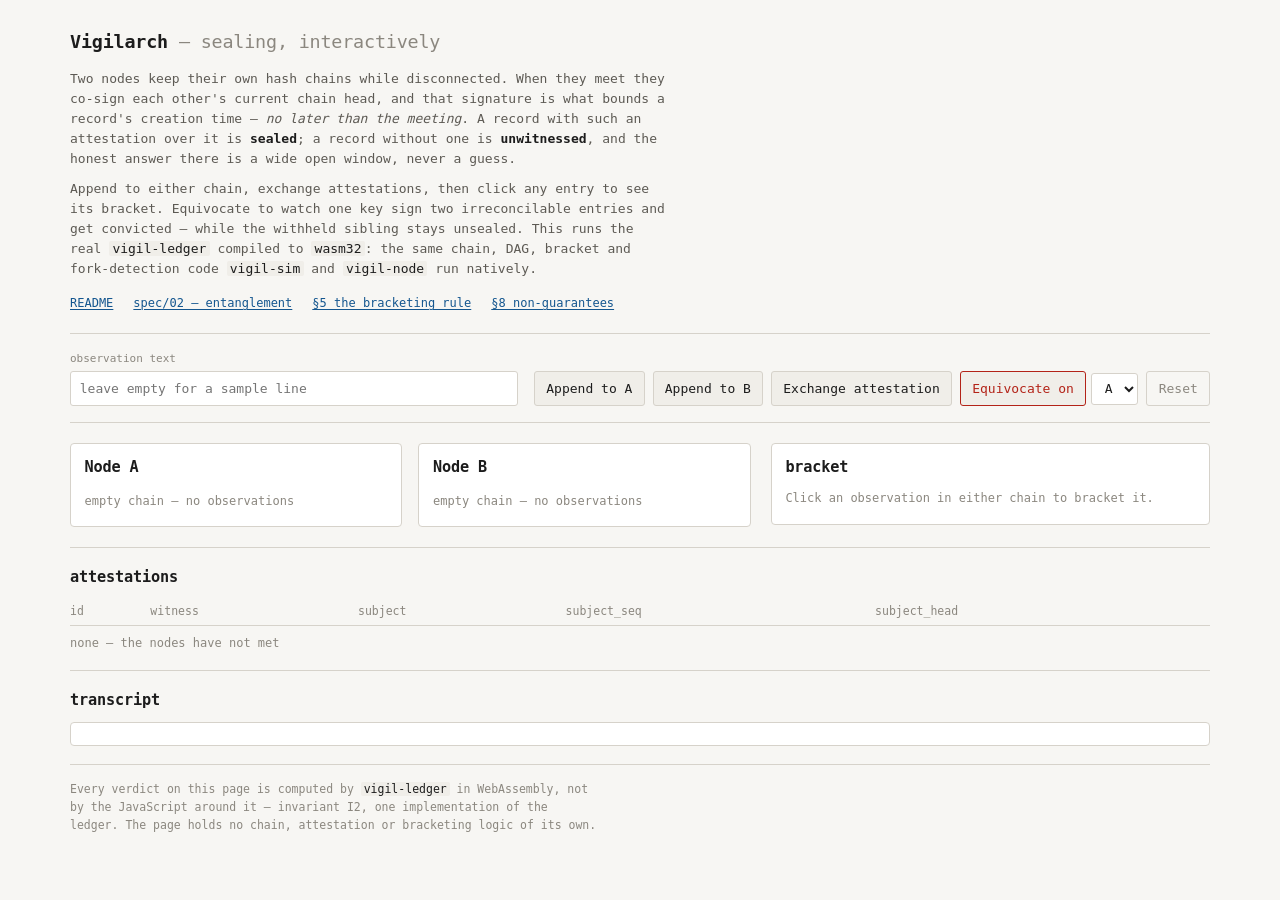
==== web/index.html @ 8b949ac4 "feat(wasm): real vigil-ledger wasm-bindgen wrapper + interactive demo page Turn crates/vigil-wasm fr" ====
<!doctype html>
<html lang="en">
<head>
<meta charset="utf-8">
<meta name="viewport" content="width=device-width, initial-scale=1">
<title>Vigilarch — sealing, interactively</title>
<meta name="description" content="Two disconnected nodes, one attestation exchange. The real vigil-ledger, compiled to WASM, deciding what is sealed and what is not.">
<link rel="stylesheet" href="./style.css">
</head>
<body>

<header class="strip">
  <h1>Vigilarch <span class="sub">— sealing, interactively</span></h1>
  <p>
    Two nodes keep their own hash chains while disconnected. When they meet they co-sign
    each other's current chain head, and that signature is what bounds a record's creation
    time — <em>no later than the meeting</em>. A record with such an attestation over it is
    <b class="k-sealed">sealed</b>; a record without one is
    <b class="k-unwitnessed">unwitnessed</b>, and the honest answer there is a wide open
    window, never a guess.
  </p>
  <p>
    Append to either chain, exchange attestations, then click any entry to see its bracket.
    Equivocate to watch one key sign two irreconcilable entries and get convicted — while the
    withheld sibling stays unsealed. This runs the real <code>vigil-ledger</code> compiled to
    <code>wasm32</code>: the same chain, DAG, bracket and fork-detection code
    <code>vigil-sim</code> and <code>vigil-node</code> run natively.
  </p>
  <nav class="links">
    <a href="https://github.com/VampiricCyborg/Vigilarch#readme">README</a>
    <a href="https://github.com/VampiricCyborg/Vigilarch/blob/main/spec/02-entanglement.md">spec/02 — entanglement</a>
    <a href="https://github.com/VampiricCyborg/Vigilarch/blob/main/spec/02-entanglement.md#5-the-bracketing-rule">§5 the bracketing rule</a>
    <a href="https://github.com/VampiricCyborg/Vigilarch/blob/main/spec/02-entanglement.md#8-non-guarantees">§8 non-guarantees</a>
  </nav>
</header>

<section class="controls" aria-label="Actions">
  <label class="field">
    <span>observation text</span>
    <input id="note-text" type="text" autocomplete="off" spellcheck="false"
           placeholder="leave empty for a sample line">
  </label>
  <div class="buttons">
    <button id="btn-append-a" type="button">Append to A</button>
    <button id="btn-append-b" type="button">Append to B</button>
    <button id="btn-exchange" type="button">Exchange attestation</button>
    <span class="equiv">
      <button id="btn-equivocate" type="button" class="danger">Equivocate on</button>
      <select id="equiv-node" aria-label="node to equivocate on">
        <option value="a">A</option>
        <option value="b">B</option>
      </select>
    </span>
    <button id="btn-reset" type="button" class="secondary">Reset</button>
  </div>
</section>

<main>
  <div class="nodes">
    <section class="node" id="node-a" aria-label="Node A chain">
      <h2>Node A <span class="pubkey" id="pubkey-a"></span></h2>
      <div class="quarantine-banner" id="quarantine-a" hidden>
        key quarantined — proven equivocation (spec/02 §6.4)
      </div>
      <ol class="chain" id="chain-a"></ol>
      <p class="empty" id="empty-a">empty chain — no observations</p>
    </section>

    <section class="node" id="node-b" aria-label="Node B chain">
      <h2>Node B <span class="pubkey" id="pubkey-b"></span></h2>
      <div class="quarantine-banner" id="quarantine-b" hidden>
        key quarantined — proven equivocation (spec/02 §6.4)
      </div>
      <ol class="chain" id="chain-b"></ol>
      <p class="empty" id="empty-b">empty chain — no observations</p>
    </section>
  </div>

  <aside class="detail" id="detail" aria-live="polite">
    <h2>bracket</h2>
    <div id="detail-body">
      <p class="empty">Click an observation in either chain to bracket it.</p>
    </div>
  </aside>
</main>

<section class="attestations" aria-label="Attestations held">
  <h2>attestations <span class="count" id="att-count"></span></h2>
  <table id="att-table">
    <thead>
      <tr><th>id</th><th>witness</th><th>subject</th><th>subject_seq</th><th>subject_head</th></tr>
    </thead>
    <tbody id="att-body"></tbody>
  </table>
  <p class="empty" id="att-empty">none — the nodes have not met</p>
</section>

<section class="log-wrap" aria-label="Action log">
  <h2>transcript</h2>
  <pre class="log" id="log" tabindex="0"></pre>
</section>

<footer>
  <p>
    Every verdict on this page is computed by <code>vigil-ledger</code> in WebAssembly, not by
    the JavaScript around it — invariant I2, one implementation of the ledger. The page holds
    no chain, attestation or bracketing logic of its own.
  </p>
</footer>

<script type="module" src="./app.js"></script>
</body>
</html>
---- web/style.css ----
/* Vigilarch demo page.
 *
 * Register: a terminal transcript rendered as a web page. Monospace throughout,
 * dense, no gloss. The one thing this stylesheet is really for is making an open
 * window edge look different from a bounded one at a glance — that distinction is
 * the project's whole point, so it is carried by shape and colour, never by text
 * alone. */

/* --- tokens: terminal by default, paper under a light-mode preference ------- */

:root {
  --bg:        #0e1116;
  --panel:     #151a21;
  --panel-2:   #1b212a;
  --rule:      #2a323d;
  --ink:       #ced5df;
  --ink-dim:   #8b96a5;
  --ink-faint: #5c6674;

  --sealed:      #3fb950;
  --sealed-bg:   #10331a;
  --unwitnessed: #d9a233;
  --unwit-bg:    #33280c;
  --disputed:    #f06a5f;
  --disputed-bg: #3a1512;
  --accent:      #6aa9e0;

  --mono: ui-monospace, "SFMono-Regular", "SF Mono", Menlo, Consolas,
          "DejaVu Sans Mono", "Liberation Mono", monospace;
}

@media (prefers-color-scheme: light) {
  :root {
    --bg:        #f7f6f3;
    --panel:     #ffffff;
    --panel-2:   #f0eee9;
    --rule:      #d6d2ca;
    --ink:       #1c1c1c;
    --ink-dim:   #5d5a54;
    --ink-faint: #8b877f;

    --sealed:      #14733a;
    --sealed-bg:   #e2f2e6;
    --unwitnessed: #8a5d00;
    --unwit-bg:    #faefd6;
    --disputed:    #b32318;
    --disputed-bg: #fbe3e0;
    --accent:      #14568f;
  }
}

/* --- frame ---------------------------------------------------------------- */

* { box-sizing: border-box; }

body {
  margin: 0;
  padding: 0 1.25rem 3rem;
  background: var(--bg);
  color: var(--ink);
  font: 13px/1.55 var(--mono);
  max-width: 1180px;
  margin-inline: auto;
}

h1, h2 { font-weight: 600; letter-spacing: -0.01em; }

a { color: var(--accent); text-decoration-thickness: 1px; text-underline-offset: 2px; }

code { color: var(--ink); background: var(--panel-2); padding: 0 .25em; border-radius: 2px; }

/* --- explanatory strip ---------------------------------------------------- */

.strip {
  padding: 1.75rem 0 1.25rem;
  border-bottom: 1px solid var(--rule);
}

.strip h1 { margin: 0 0 .75rem; font-size: 1.15rem; }
.strip h1 .sub { color: var(--ink-faint); font-weight: 400; }

.strip p {
  margin: 0 0 .6rem;
  max-width: 76ch;
  color: var(--ink-dim);
}

.strip b { color: var(--ink); }
.k-sealed      { color: var(--sealed); }
.k-unwitnessed { color: var(--unwitnessed); }

.links { display: flex; flex-wrap: wrap; gap: 1.25rem; margin-top: .9rem; font-size: 12px; }

/* --- controls ------------------------------------------------------------- */

.controls {
  display: flex;
  flex-wrap: wrap;
  align-items: flex-end;
  gap: 1rem;
  padding: 1rem 0;
  border-bottom: 1px solid var(--rule);
}

.field { display: flex; flex-direction: column; gap: .3rem; flex: 1 1 24rem; }
.field span { font-size: 11px; color: var(--ink-faint); text-transform: lowercase; }

input[type="text"], select {
  font: inherit;
  color: var(--ink);
  background: var(--panel);
  border: 1px solid var(--rule);
  border-radius: 3px;
  padding: .4rem .55rem;
}
input[type="text"] { width: 100%; }
input[type="text"]:focus-visible, select:focus-visible,
button:focus-visible, li:focus-visible, .log:focus-visible {
  outline: 2px solid var(--accent);
  outline-offset: 1px;
}

.buttons { display: flex; flex-wrap: wrap; gap: .5rem; align-items: center; }
.equiv { display: inline-flex; gap: .3rem; align-items: center; }

button {
  font: inherit;
  color: var(--ink);
  background: var(--panel-2);
  border: 1px solid var(--rule);
  border-radius: 3px;
  padding: .4rem .7rem;
  cursor: pointer;
}
button:hover:not(:disabled) { border-color: var(--ink-faint); }
button:disabled { opacity: .38; cursor: not-allowed; }
button.danger:not(:disabled) { color: var(--disputed); border-color: var(--disputed); }
button.secondary { color: var(--ink-faint); background: transparent; margin-left: auto; }

/* --- chains --------------------------------------------------------------- */

main {
  display: grid;
  grid-template-columns: minmax(0, 1.55fr) minmax(0, 1fr);
  gap: 1.25rem;
  padding: 1.25rem 0;
  align-items: start;
}

.nodes { display: grid; grid-template-columns: 1fr 1fr; gap: 1rem; min-width: 0; }

.node {
  background: var(--panel);
  border: 1px solid var(--rule);
  border-radius: 4px;
  padding: .75rem .85rem 1rem;
  min-width: 0;
}

.node h2 { margin: 0 0 .1rem; font-size: .95rem; }
.pubkey { color: var(--ink-faint); font-weight: 400; font-size: 11px; }

.quarantine-banner {
  margin: .5rem 0 .1rem;
  padding: .35rem .5rem;
  font-size: 11px;
  color: var(--disputed);
  background: var(--disputed-bg);
  border-left: 3px solid var(--disputed);
}

.chain { list-style: none; margin: .75rem 0 0; padding: 0; }

.chain li {
  padding: .4rem .5rem;
  margin-bottom: .3rem;
  border: 1px solid var(--rule);
  border-left-width: 3px;
  border-radius: 3px;
  background: var(--panel-2);
  cursor: pointer;
}
/* Hover and selection must not touch the left rule — that edge carries the
 * sealed / unwitnessed / disputed state and may never be repainted by a
 * transient interaction. */
.chain li:hover {
  border-top-color: var(--ink-faint);
  border-right-color: var(--ink-faint);
  border-bottom-color: var(--ink-faint);
}
.chain li[aria-selected="true"] {
  border-top-color: var(--accent);
  border-right-color: var(--accent);
  border-bottom-color: var(--accent);
  box-shadow: 0 0 0 1px var(--accent);
}

/* Sealed / unwitnessed carried on the left rule as well as in the badge. */
.chain li.st-sealed      { border-left-color: var(--sealed); }
.chain li.st-unwitnessed { border-left-color: var(--unwitnessed); }
.chain li.st-disputed    { border-left-color: var(--disputed); background: var(--disputed-bg); }

.row-head {
  display: flex;
  gap: .5rem;
  align-items: baseline;
  font-size: 11px;
  color: var(--ink-faint);
}
.row-head .seq { color: var(--ink-dim); }
.row-head .id  { color: var(--ink); }
.row-head .badge { margin-left: auto; }
.row-text { margin-top: .2rem; color: var(--ink); word-break: break-word; }
.row-prev { font-size: 11px; color: var(--ink-faint); margin-top: .15rem; }

.badge {
  font-size: 10px;
  letter-spacing: .04em;
  text-transform: uppercase;
  padding: .05rem .3rem;
  border-radius: 2px;
  white-space: nowrap;
}
.badge.sealed      { color: var(--sealed);      background: var(--sealed-bg); }
.badge.unwitnessed { color: var(--unwitnessed); background: var(--unwit-bg); }
.badge.disputed    { color: var(--disputed);    background: var(--disputed-bg); }
.badge.fork        { color: var(--disputed);    background: var(--disputed-bg); }

.empty { color: var(--ink-faint); font-size: 12px; margin: .5rem 0 0; }

/* --- detail panel --------------------------------------------------------- */

.detail {
  background: var(--panel);
  border: 1px solid var(--rule);
  border-radius: 4px;
  padding: .75rem .85rem 1rem;
  position: sticky;
  top: .75rem;
  min-width: 0;
}
.detail h2 { margin: 0 0 .6rem; font-size: .95rem; }

.verdict {
  display: flex;
  align-items: center;
  gap: .5rem;
  padding: .45rem .55rem;
  border-radius: 3px;
  font-weight: 600;
  letter-spacing: .03em;
}
.verdict.sealed      { color: var(--sealed);      background: var(--sealed-bg); }
.verdict.unwitnessed { color: var(--unwitnessed); background: var(--unwit-bg); }
.verdict.disputed    { color: var(--disputed);    background: var(--disputed-bg); }
.verdict .glyph { font-size: 1rem; line-height: 1; }

.kv { margin: .8rem 0 0; display: grid; grid-template-columns: max-content 1fr; gap: .25rem .75rem; }
.kv dt { color: var(--ink-faint); font-size: 11px; }
.kv dd { margin: 0; word-break: break-all; }
.kv dd.none { color: var(--ink-faint); }

.detail-note {
  margin: .9rem 0 0;
  padding-top: .7rem;
  border-top: 1px solid var(--rule);
  color: var(--ink-dim);
  font-size: 11.5px;
}

/* --- the unwitnessed window ----------------------------------------------- */
/* An open edge fades out and is dashed; a bounded edge is a solid cap. The two
 * must not be mistaken for one another at a glance. */

.window { margin-top: .9rem; }
.window h3 { margin: 0 0 .45rem; font-size: 11px; color: var(--ink-faint); font-weight: 400; }

.window-bar { display: flex; align-items: stretch; height: 26px; }

.cap {
  width: 10px;
  flex: none;
  border-top: 2px solid;
  border-bottom: 2px solid;
}
.cap.bounded  { border-color: var(--sealed); }
.cap.open     { border-color: var(--unwitnessed); }
.cap.left.bounded  { border-left: 4px solid var(--sealed); }
.cap.right.bounded { border-right: 4px solid var(--sealed); }
.cap.left.open  { border-left: 2px dashed var(--unwitnessed); }
.cap.right.open { border-right: 2px dashed var(--unwitnessed); }

.track {
  flex: 1;
  min-width: 0;
  border-top: 2px solid var(--ink-faint);
  border-bottom: 2px solid var(--ink-faint);
  background: var(--panel-2);
}
/* Fade the fill towards whichever side is open, so "unbounded" reads as
 * unbounded rather than as a tidy interval. */
.window-bar.open-left  .track { background: linear-gradient(90deg, transparent, var(--unwit-bg) 70%); }
.window-bar.open-right .track { background: linear-gradient(270deg, transparent, var(--unwit-bg) 70%); }
.window-bar.open-left.open-right .track {
  background: linear-gradient(90deg, transparent, var(--unwit-bg) 45%, var(--unwit-bg) 55%, transparent);
}

.edges { display: flex; justify-content: space-between; gap: 1rem; margin-top: .3rem; font-size: 11px; }
.edge { max-width: 48%; word-break: break-all; }
.edge.right { text-align: right; }
.edge .kind { display: block; letter-spacing: .03em; text-transform: uppercase; font-size: 10px; }
.edge.bounded .kind { color: var(--sealed); }
.edge.open    .kind { color: var(--unwitnessed); }
.edge .what { color: var(--ink-dim); }

/* --- attestation table ---------------------------------------------------- */

.attestations, .log-wrap {
  border-top: 1px solid var(--rule);
  padding: 1.1rem 0;
}
.attestations h2, .log-wrap h2 { margin: 0 0 .6rem; font-size: .95rem; }
.count { color: var(--ink-faint); font-weight: 400; font-size: 11px; }

table { border-collapse: collapse; width: 100%; font-size: 11.5px; }
th {
  text-align: left;
  font-weight: 400;
  color: var(--ink-faint);
  border-bottom: 1px solid var(--rule);
  padding: .25rem .5rem .25rem 0;
}
td { padding: .25rem .5rem .25rem 0; border-bottom: 1px solid var(--rule); }
td.who { color: var(--ink); }
td.who.quarantined { color: var(--disputed); }

/* --- transcript ----------------------------------------------------------- */

.log {
  margin: 0;
  padding: .7rem .8rem;
  background: var(--panel);
  border: 1px solid var(--rule);
  border-radius: 4px;
  max-height: 15rem;
  overflow: auto;
  font: inherit;
  color: var(--ink-dim);
  white-space: pre-wrap;
  word-break: break-word;
}
.log .cmd { color: var(--ink); }
.log .ok  { color: var(--sealed); }
.log .warn { color: var(--unwitnessed); }
.log .err { color: var(--disputed); }

footer {
  border-top: 1px solid var(--rule);
  padding-top: 1rem;
  color: var(--ink-faint);
  font-size: 11.5px;
}
footer p { max-width: 76ch; margin: 0; }

/* --- narrow ---------------------------------------------------------------- */

@media (max-width: 900px) {
  main { grid-template-columns: 1fr; }
  .detail { position: static; }
}
@media (max-width: 620px) {
  .nodes { grid-template-columns: 1fr; }
  button.secondary { margin-left: 0; }
}
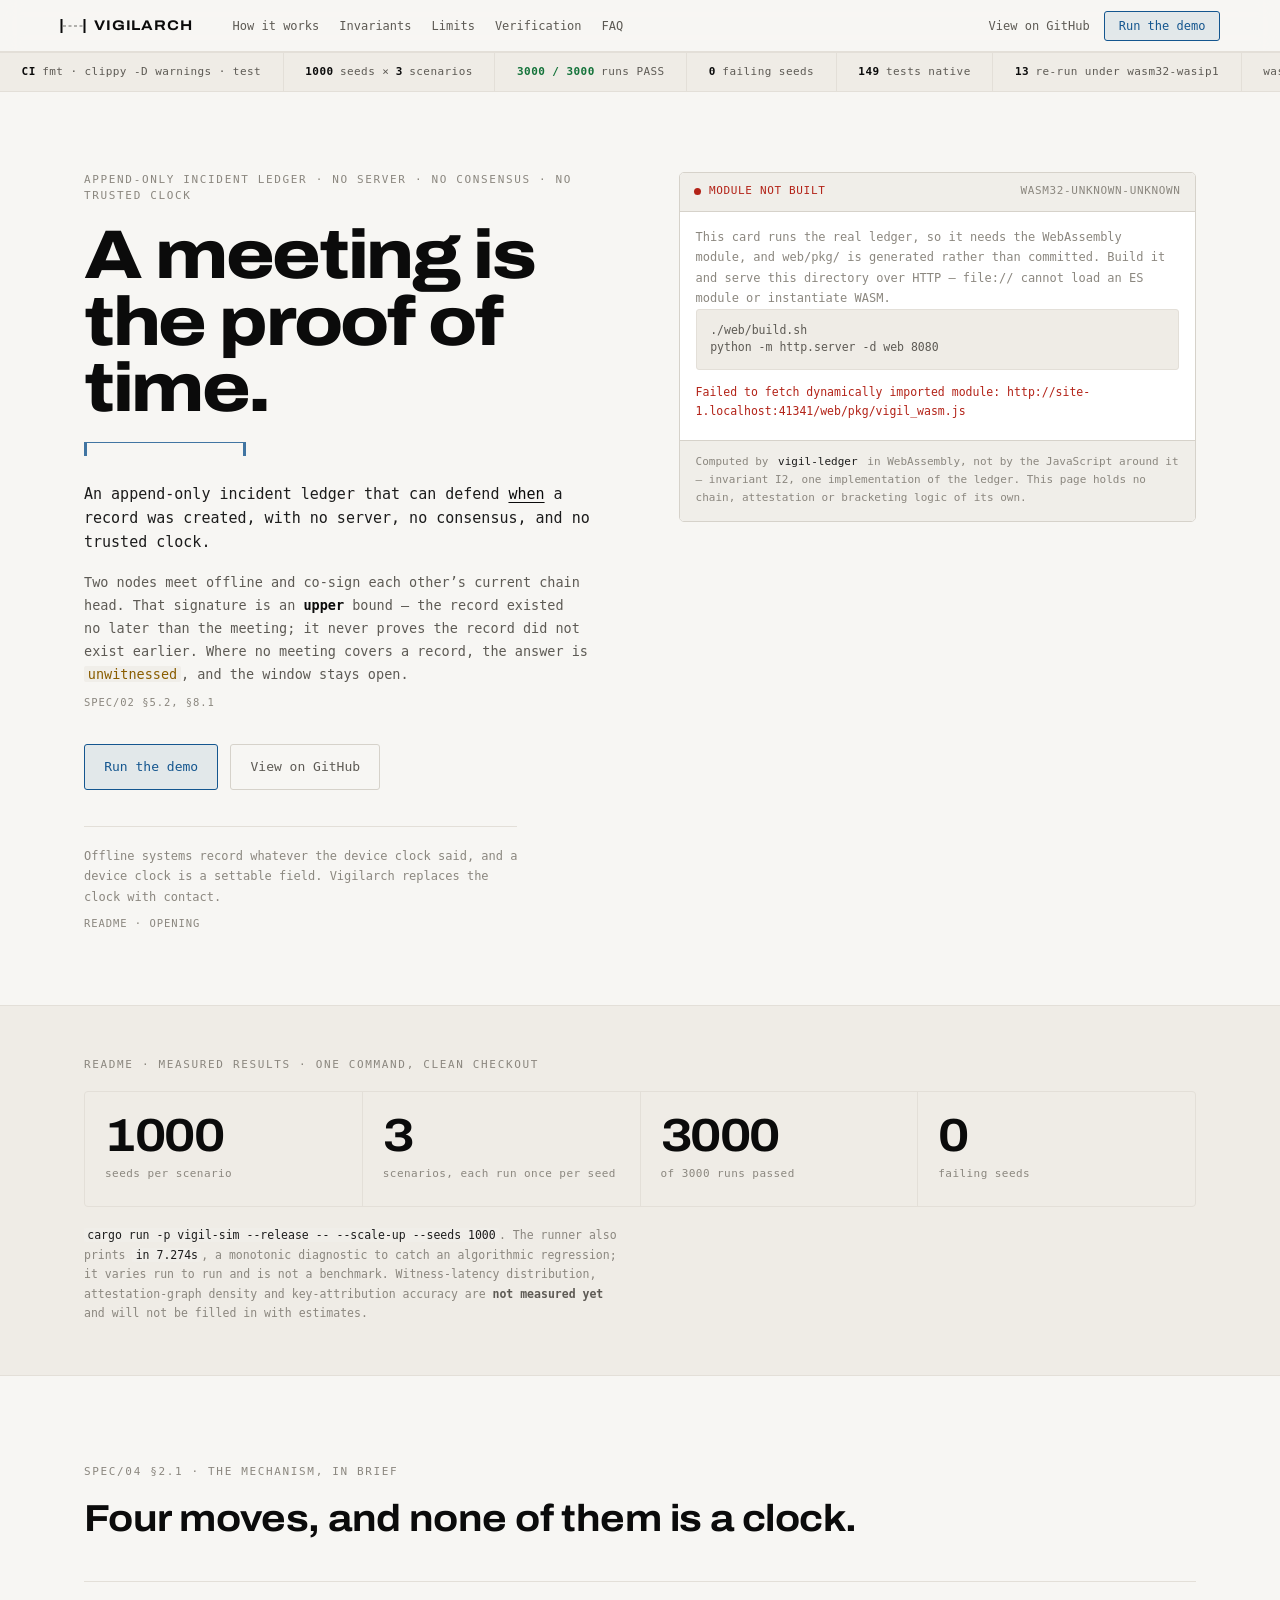
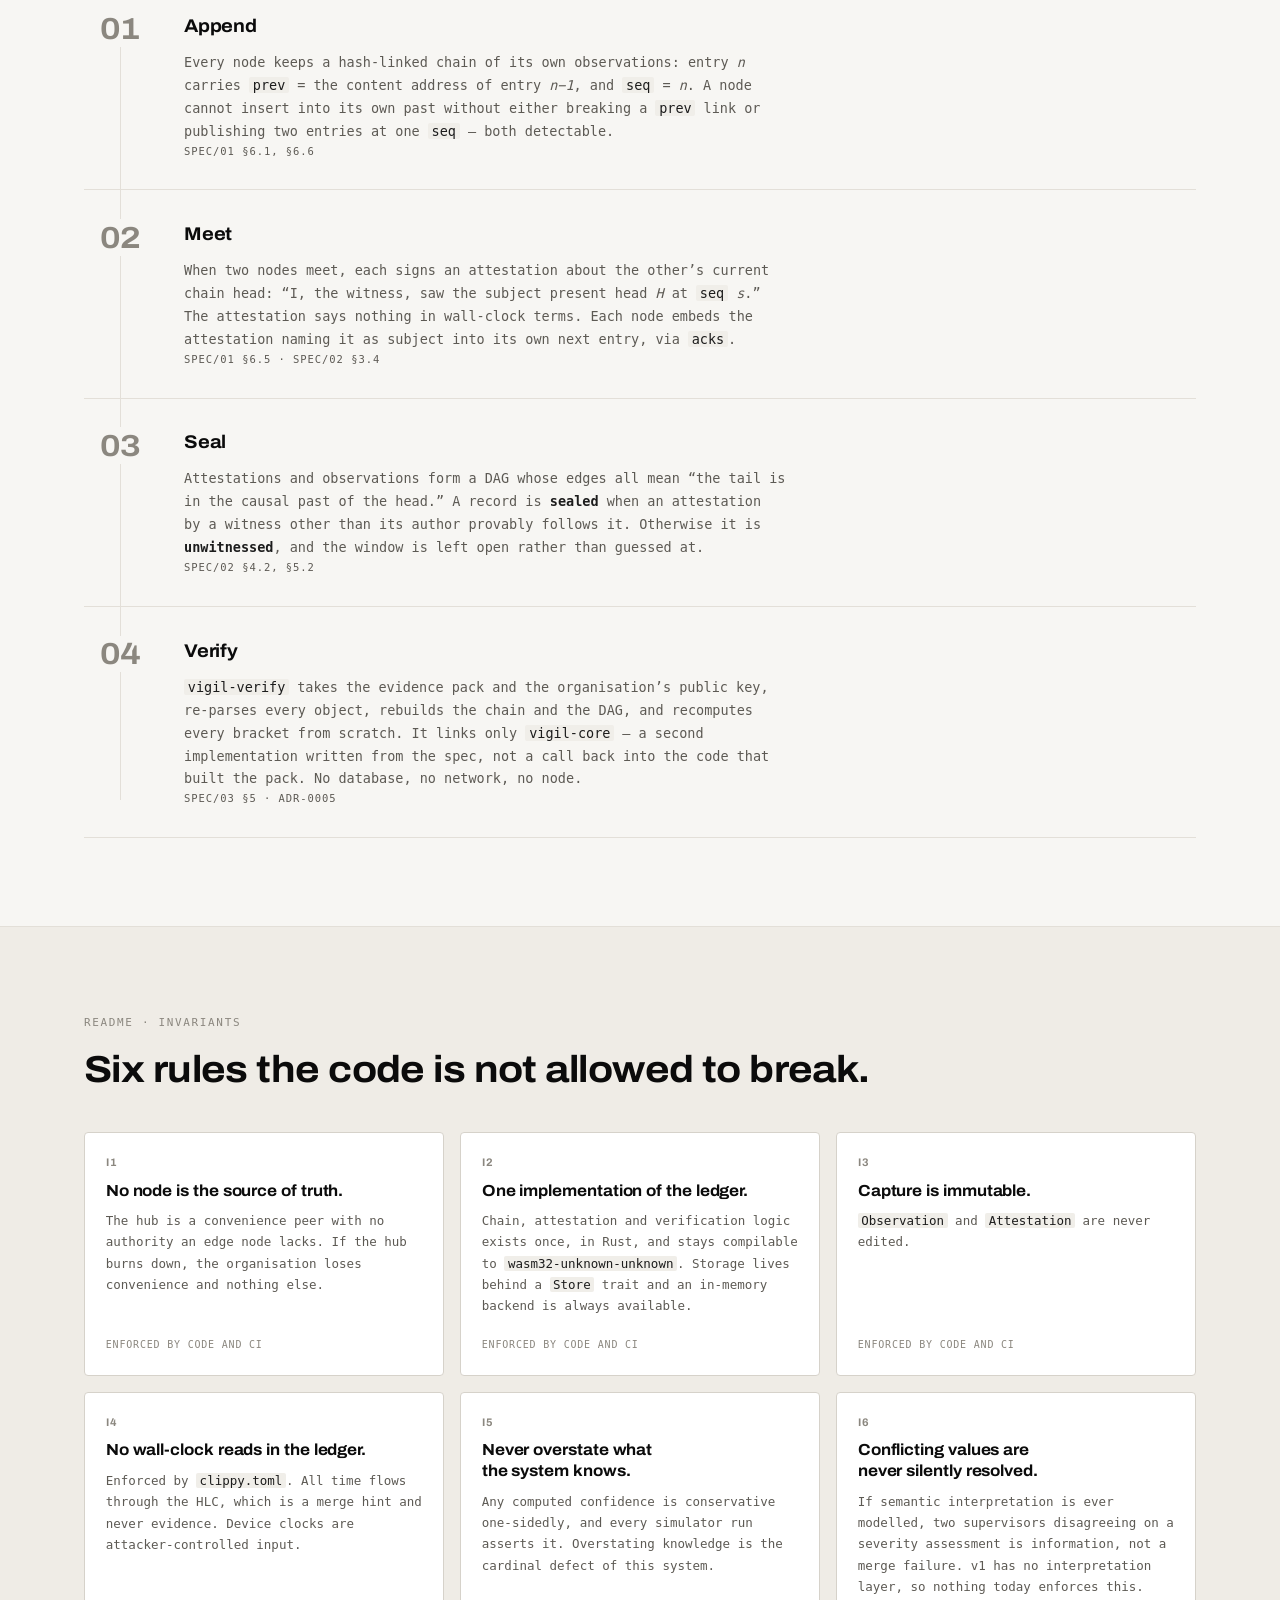
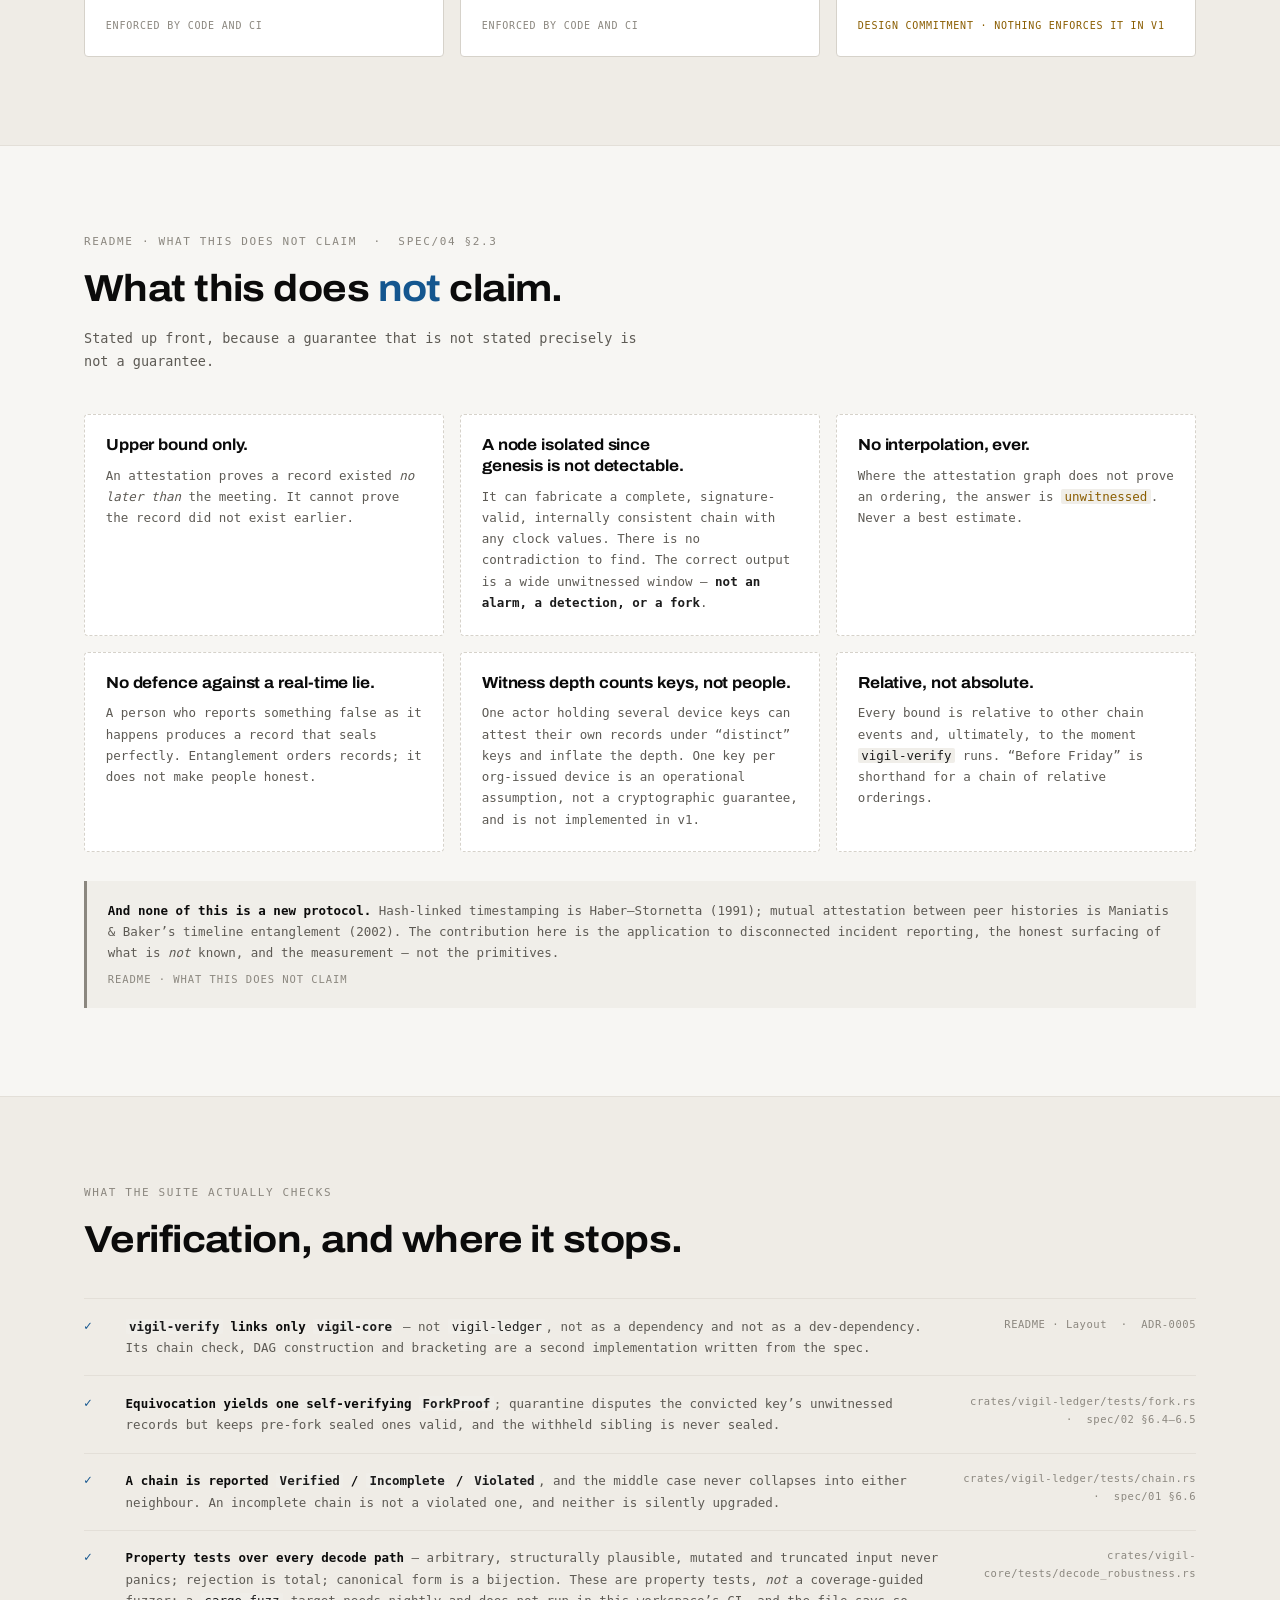
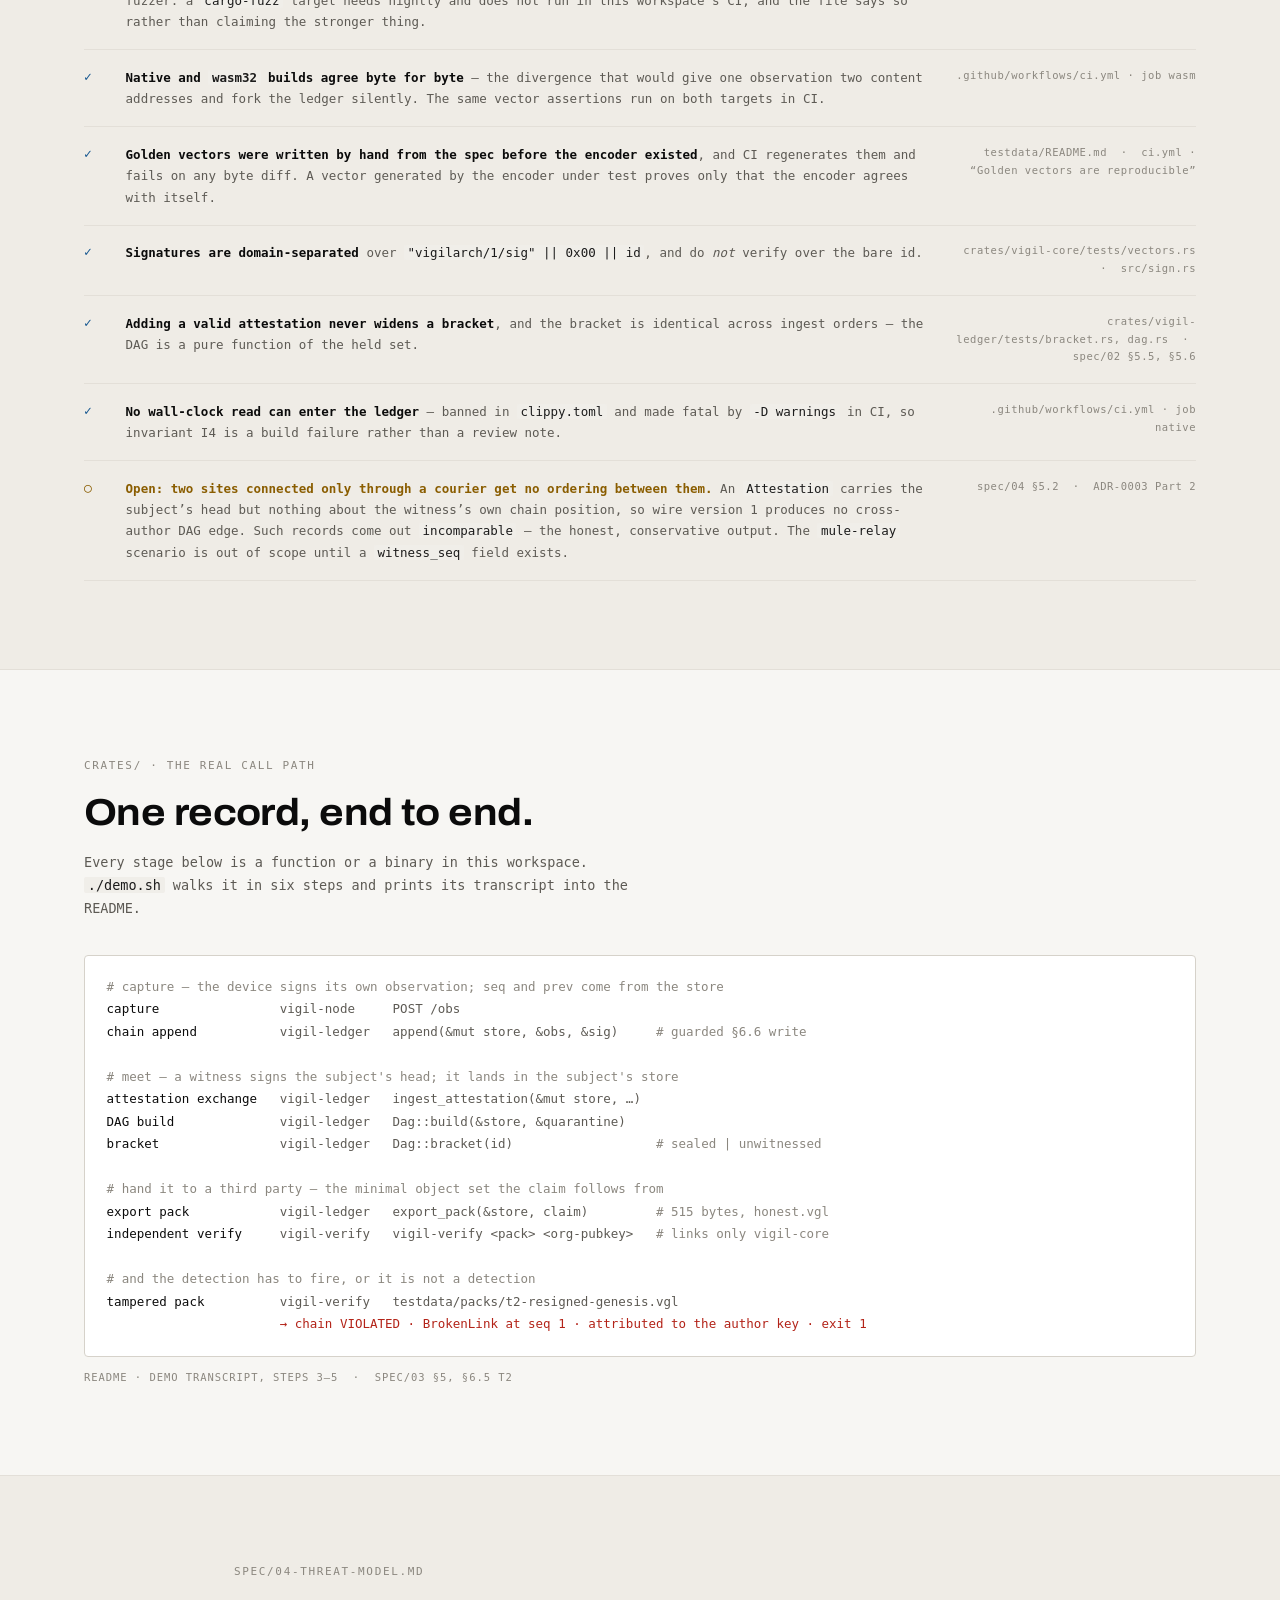
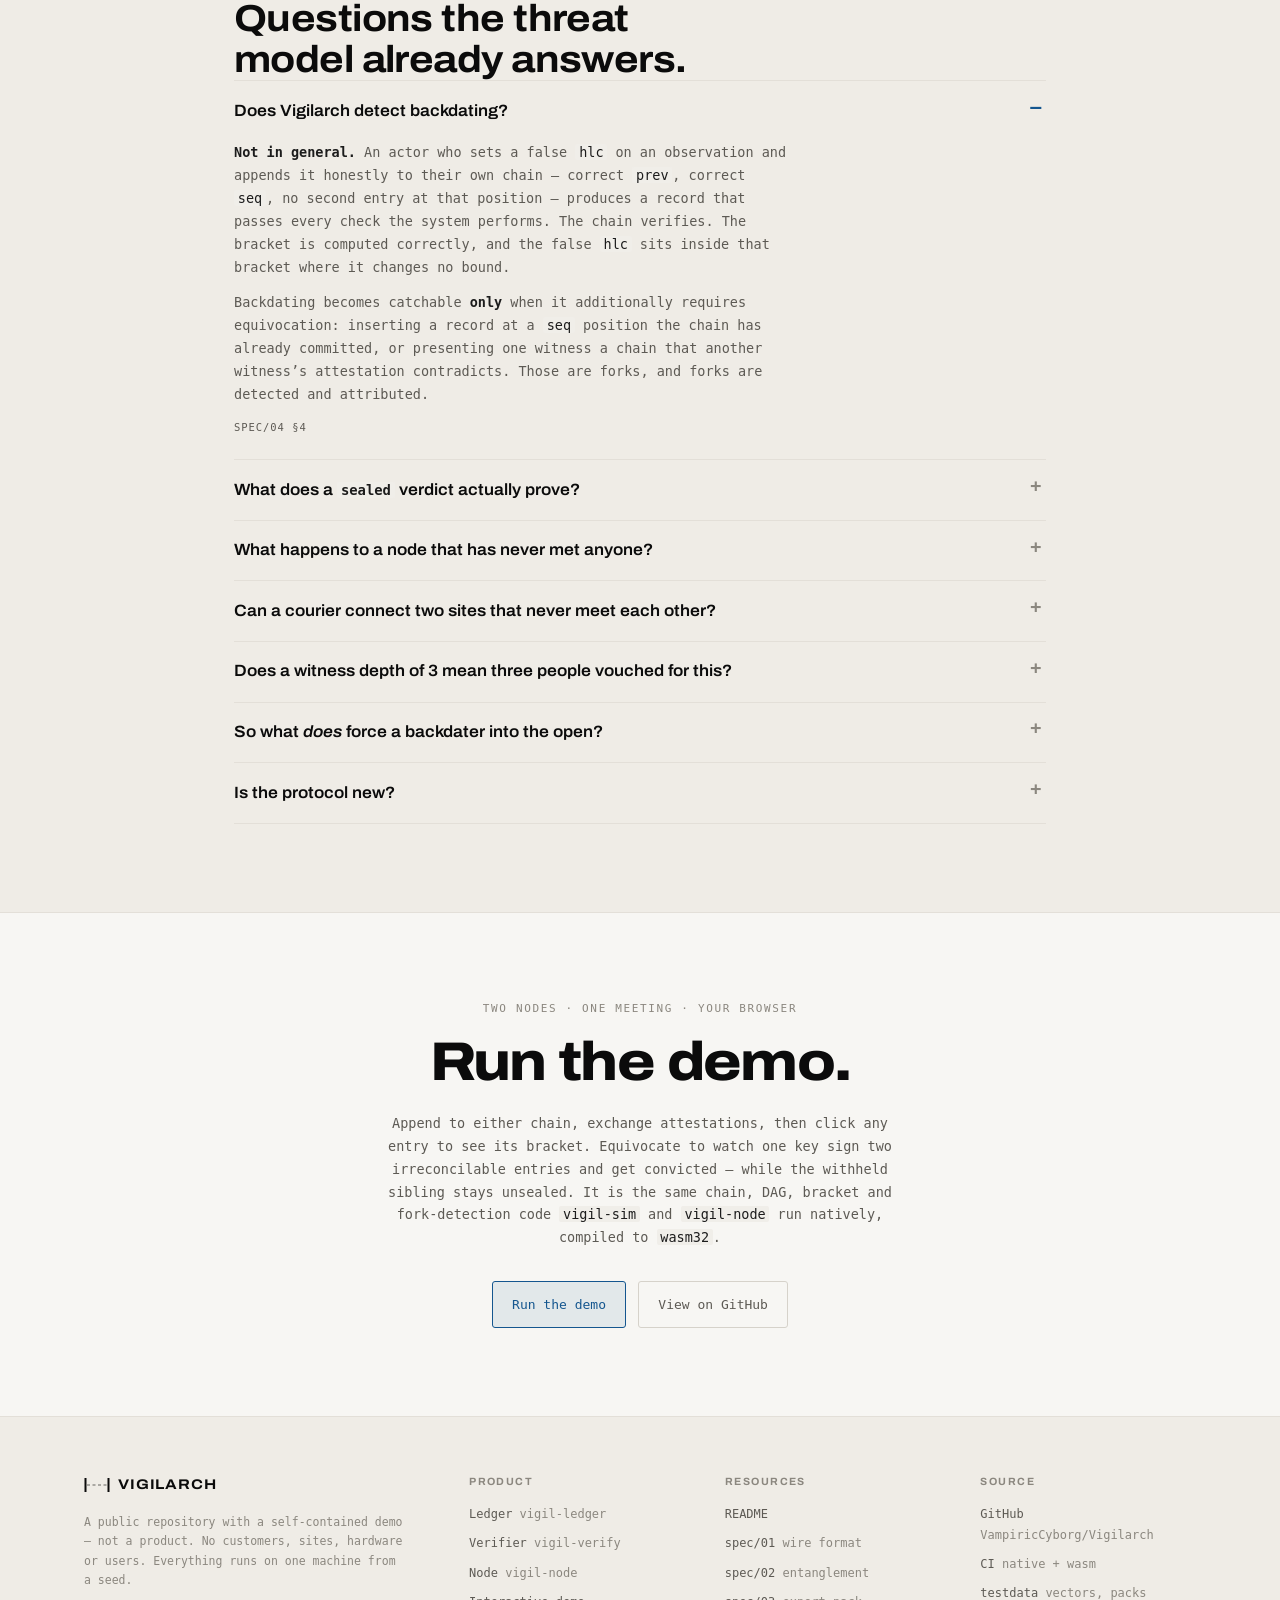
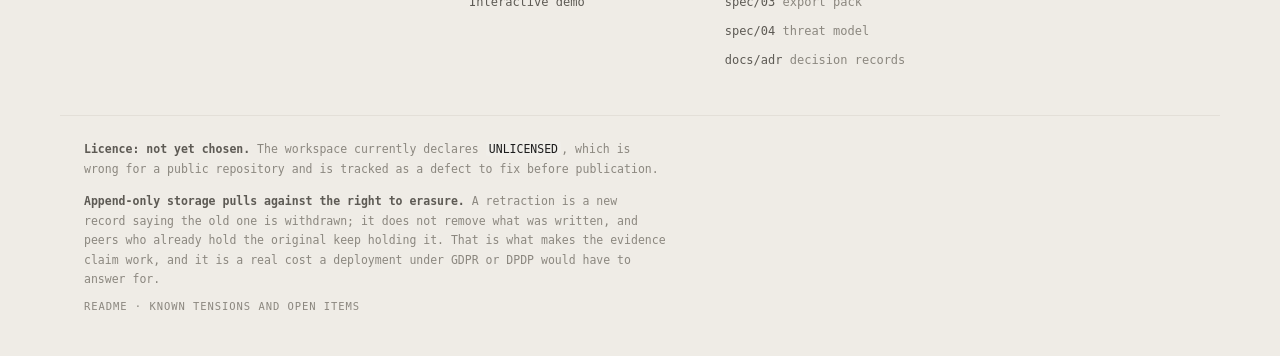
==== commit 1cfc1143: "feat(web): landing page in front of the demo, every claim sourced Adds a landing page at web/index.h" ====
--- a/web/index.html
+++ b/web/index.html
@@ -3,111 +3,680 @@
 <head>
 <meta charset="utf-8">
 <meta name="viewport" content="width=device-width, initial-scale=1">
-<title>Vigilarch — sealing, interactively</title>
-<meta name="description" content="Two disconnected nodes, one attestation exchange. The real vigil-ledger, compiled to WASM, deciding what is sealed and what is not.">
-<link rel="stylesheet" href="./style.css">
+<title>Vigilarch</title>
+<meta name="description" content="An append-only incident ledger that can defend when a record was created, with no server, no consensus, and no trusted clock.">
+<link rel="preconnect" href="https://fonts.googleapis.com">
+<link rel="preconnect" href="https://fonts.gstatic.com" crossorigin>
+<link rel="stylesheet" href="https://fonts.googleapis.com/css2?family=Archivo:wdth,wght@100..125,400..800&display=swap">
+<link rel="stylesheet" href="./base.css">
+<link rel="stylesheet" href="./landing.css">
 </head>
 <body>
 
-<header class="strip">
-  <h1>Vigilarch <span class="sub">— sealing, interactively</span></h1>
-  <p>
-    Two nodes keep their own hash chains while disconnected. When they meet they co-sign
-    each other's current chain head, and that signature is what bounds a record's creation
-    time — <em>no later than the meeting</em>. A record with such an attestation over it is
-    <b class="k-sealed">sealed</b>; a record without one is
-    <b class="k-unwitnessed">unwitnessed</b>, and the honest answer there is a wide open
-    window, never a guess.
-  </p>
-  <p>
-    Append to either chain, exchange attestations, then click any entry to see its bracket.
-    Equivocate to watch one key sign two irreconcilable entries and get convicted — while the
-    withheld sibling stays unsealed. This runs the real <code>vigil-ledger</code> compiled to
-    <code>wasm32</code>: the same chain, DAG, bracket and fork-detection code
-    <code>vigil-sim</code> and <code>vigil-node</code> run natively.
-  </p>
-  <nav class="links">
-    <a href="https://github.com/VampiricCyborg/Vigilarch#readme">README</a>
-    <a href="https://github.com/VampiricCyborg/Vigilarch/blob/main/spec/02-entanglement.md">spec/02 — entanglement</a>
-    <a href="https://github.com/VampiricCyborg/Vigilarch/blob/main/spec/02-entanglement.md#5-the-bracketing-rule">§5 the bracketing rule</a>
-    <a href="https://github.com/VampiricCyborg/Vigilarch/blob/main/spec/02-entanglement.md#8-non-guarantees">§8 non-guarantees</a>
-  </nav>
+<!-- ==========================================================================
+     SOURCING RULE FOR THIS FILE
+     Every number, badge, checklist item and FAQ answer below is quoted or
+     tightened from a file in this repository. Each block carries an HTML comment
+     naming its source so a reader can check it. Nothing here is estimated,
+     rounded, or written to sound better than the source. Where the source says a
+     thing is NOT done — the licence, the mule-relay gap, the absence of a
+     coverage-guided fuzzer — this page says so too.
+     ========================================================================== -->
+
+<header class="sitenav">
+  <div class="sitenav-inner">
+    <a class="mark" href="./index.html" aria-label="Vigilarch home">
+      <svg width="26" height="14" viewBox="0 0 26 14" fill="none" aria-hidden="true">
+        <path d="M1.5 1v12" stroke="currentColor" stroke-width="2" stroke-linecap="square"/>
+        <path d="M3 7h20" stroke="currentColor" stroke-width="1.2" stroke-dasharray="3 2.5" opacity=".6"/>
+        <path d="M24.5 1v12" stroke="currentColor" stroke-width="2" stroke-linecap="square"/>
+      </svg>
+      <span class="wordmark">VIGILARCH</span>
+    </a>
+    <nav class="navlinks">
+      <a href="#how">How it works</a>
+      <a href="#invariants">Invariants</a>
+      <a href="#limits">Limits</a>
+      <a href="#verification">Verification</a>
+      <a href="#faq">FAQ</a>
+    </nav>
+    <div class="navcta">
+      <a class="ghost" href="https://github.com/VampiricCyborg/Vigilarch">View on GitHub</a>
+      <a class="btn-primary" href="./demo.html">Run the demo</a>
+    </div>
+  </div>
 </header>
 
-<section class="controls" aria-label="Actions">
-  <label class="field">
-    <span>observation text</span>
-    <input id="note-text" type="text" autocomplete="off" spellcheck="false"
-           placeholder="leave empty for a sample line">
-  </label>
-  <div class="buttons">
-    <button id="btn-append-a" type="button">Append to A</button>
-    <button id="btn-append-b" type="button">Append to B</button>
-    <button id="btn-exchange" type="button">Exchange attestation</button>
-    <span class="equiv">
-      <button id="btn-equivocate" type="button" class="danger">Equivocate on</button>
-      <select id="equiv-node" aria-label="node to equivocate on">
-        <option value="a">A</option>
-        <option value="b">B</option>
-      </select>
-    </span>
-    <button id="btn-reset" type="button" class="secondary">Reset</button>
-  </div>
-</section>
+<!-- ==========================================================================
+     TICKER — status badges, each traceable to one line in the repository.
+       CI gates ................ .github/workflows/ci.yml (jobs `native`, `wasm`)
+       seeds, scenarios, runs .. README.md "Measured results" (verbatim stdout)
+       149 / 13 tests .......... README.md "What exists today", closing paragraph
+       6 golden vectors ........ crates/vigil-core/tests/vectors.rs, const VECTORS
+       4 specs ................. spec/01..04
+       5 ADRs .................. docs/adr/0001..0005
+       515 bytes / exit 1 ...... README.md Demo transcript, steps 3 and 5
+     ========================================================================== -->
+<div class="ticker" aria-label="Repository status">
+  <div class="ticker-track">
+    <span class="tick"><b>CI</b> fmt &middot; clippy -D warnings &middot; test</span>
+    <span class="tick"><b>1000</b> seeds &times; <b>3</b> scenarios</span>
+    <span class="tick tick-ok"><b>3000 / 3000</b> runs PASS</span>
+    <span class="tick"><b>0</b> failing seeds</span>
+    <span class="tick"><b>149</b> tests native</span>
+    <span class="tick"><b>13</b> re-run under wasm32-wasip1</span>
+    <span class="tick">wasm32-unknown-unknown compiled</span>
+    <span class="tick"><b>6</b> golden vectors</span>
+    <span class="tick"><b>4</b> specs &middot; <b>5</b> ADRs</span>
+    <span class="tick">evidence pack <b>515</b> bytes</span>
+    <span class="tick">tamper &rarr; exit <b>1</b></span>
+    <span class="tick">vigil-verify links only vigil-core</span>
+  </div>
+</div>
 
 <main>
-  <div class="nodes">
-    <section class="node" id="node-a" aria-label="Node A chain">
-      <h2>Node A <span class="pubkey" id="pubkey-a"></span></h2>
-      <div class="quarantine-banner" id="quarantine-a" hidden>
-        key quarantined — proven equivocation (spec/02 §6.4)
+
+<!-- ==========================================================================
+     HERO
+     Headline: "A meeting is the proof of time." — the repository's own wording,
+     the heading of demo.sh STEP 1 (demo.sh; README Demo transcript). Checked
+     against spec/02 §5.2 before use: the sealing theorem grants an UPPER bound
+     from a meeting and nothing more, so the headline is only accurate because
+     the one-sidedness is stated in the sentence directly beneath it, which it
+     is. Madhav — if you would rather the headline itself carried the one-sided
+     bound, say so and I will swap it; I judged the deck sufficient because it is
+     the very next line and the hero card demonstrates it live.
+     Deck sentence: README.md lines 3–4, verbatim.
+     ========================================================================== -->
+<section class="hero" id="top">
+  <div class="hero-copy">
+    <p class="eyebrow">append-only incident ledger &middot; no server &middot; no consensus &middot; no trusted clock</p>
+    <h1>A meeting is<br>the proof of time.</h1>
+    <p class="deck">
+      An append-only incident ledger that can defend <em>when</em> a record was created,
+      with no server, no consensus, and no trusted clock.
+    </p>
+    <p class="subdeck">
+      Two nodes meet offline and co-sign each other&rsquo;s current chain head. That signature is an
+      <b>upper</b> bound — the record existed no later than the meeting; it never proves the record
+      did not exist earlier. Where no meeting covers a record, the answer is
+      <code class="k-unwit">unwitnessed</code>, and the window stays open.
+      <span class="cite">spec/02 §5.2, §8.1</span>
+    </p>
+    <div class="cta-row">
+      <a class="btn-primary btn-lg" href="./demo.html">Run the demo</a>
+      <a class="btn-ghost btn-lg" href="https://github.com/VampiricCyborg/Vigilarch">View on GitHub</a>
+    </div>
+    <p class="hero-foot">
+      Offline systems record whatever the device clock said, and a device clock is a settable field.
+      Vigilarch replaces the clock with contact.
+      <span class="cite">README &middot; opening</span>
+    </p>
+  </div>
+
+  <!-- ========================================================================
+       LIVE DATA CARD — the centrepiece.
+       Every value inside is returned by `crates/vigil-wasm` compiled to
+       wasm32-unknown-unknown and running in the visitor's browser. landing.js
+       drives a five-call canned run and prints what comes back. There is no
+       hardcoded id, bound, depth or verdict in this file or in landing.js: the
+       card is empty markup until the module answers, and says so if it cannot.
+       ======================================================================== -->
+  <aside class="livecard" id="livecard" aria-live="polite">
+    <header class="lc-head">
+      <span class="lc-live" id="lc-status" data-state="loading">
+        <span class="dot" aria-hidden="true"></span><span id="lc-status-text">loading vigil-ledger&hellip;</span>
+      </span>
+      <span class="lc-target">wasm32-unknown-unknown</span>
+    </header>
+
+    <div class="lc-body" id="lc-body">
+      <p class="lc-boot">
+        Running a five-call canned scenario against the real ledger. Nothing on this card is written
+        into the page — every value below comes back from the module.
+      </p>
+    </div>
+
+    <footer class="lc-foot">
+      Computed by <code>vigil-ledger</code> in WebAssembly, not by the JavaScript around it —
+      invariant I2, one implementation of the ledger. This page holds no chain, attestation or
+      bracketing logic of its own.
+    </footer>
+  </aside>
+</section>
+
+<!-- ==========================================================================
+     STAT STRIP — README.md "Measured results" only. That section's verbatim
+     stdout is:
+       scale-up: seeds=0..1000 scenarios=3
+       minimal           pass=1000 fail=0
+       equivocation      pass=1000 fail=0
+       sealing-ablation  pass=1000 fail=0
+       scale-up: PASS 3000/3000 runs in 7.274s
+     The 7.274s is deliberately NOT a stat tile: the README says it "varies run
+     to run and is not a benchmark", so it appears as a caption, in those words.
+     ========================================================================== -->
+<section class="stats" aria-label="Measured results">
+  <div class="measure">
+    <p class="eyebrow">README &middot; measured results &middot; one command, clean checkout</p>
+    <div class="stat-grid">
+      <div class="stat"><span class="num" data-count="1000">1000</span><span class="lbl">seeds per scenario</span></div>
+      <div class="stat"><span class="num" data-count="3">3</span><span class="lbl">scenarios, each run once per seed</span></div>
+      <div class="stat"><span class="num" data-count="3000">3000</span><span class="lbl">of 3000 runs passed</span></div>
+      <div class="stat"><span class="num" data-count="0">0</span><span class="lbl">failing seeds</span></div>
+    </div>
+    <p class="stats-cap">
+      <code>cargo run -p vigil-sim --release -- --scale-up --seeds 1000</code>. The runner also
+      prints <code>in 7.274s</code>, a monotonic diagnostic to catch an algorithmic regression; it
+      varies run to run and is not a benchmark. Witness-latency distribution, attestation-graph
+      density and key-attribution accuracy are <b>not measured yet</b> and will not be filled in
+      with estimates.
+    </p>
+  </div>
+</section>
+
+<!-- ==========================================================================
+     HOW IT WORKS — four steps that are a real sequence (each provably precedes
+     the next), which is what earns the numbering. Sources per step in-line.
+     ========================================================================== -->
+<section class="band" id="how">
+  <div class="measure">
+    <p class="eyebrow">spec/04 §2.1 &middot; the mechanism, in brief</p>
+    <h2 class="band-h">Four moves, and none of them is a clock.</h2>
+
+    <ol class="steps">
+      <li>
+        <span class="stepno">01</span>
+        <div class="step-body">
+          <h3>Append</h3>
+          <p>
+            Every node keeps a hash-linked chain of its own observations: entry <i>n</i> carries
+            <code>prev</code> = the content address of entry <i>n−1</i>, and <code>seq</code> = <i>n</i>.
+            A node cannot insert into its own past without either breaking a <code>prev</code> link or
+            publishing two entries at one <code>seq</code> — both detectable.
+          </p>
+          <p class="cite">spec/01 §6.1, §6.6</p>
+        </div>
+      </li>
+      <li>
+        <span class="stepno">02</span>
+        <div class="step-body">
+          <h3>Meet</h3>
+          <p>
+            When two nodes meet, each signs an attestation about the other&rsquo;s current chain head:
+            &ldquo;I, the witness, saw the subject present head <i>H</i> at <code>seq</code> <i>s</i>.&rdquo;
+            The attestation says nothing in wall-clock terms. Each node embeds the attestation naming it
+            as subject into its own next entry, via <code>acks</code>.
+          </p>
+          <p class="cite">spec/01 §6.5 &middot; spec/02 §3.4</p>
+        </div>
+      </li>
+      <li>
+        <span class="stepno">03</span>
+        <div class="step-body">
+          <h3>Seal</h3>
+          <p>
+            Attestations and observations form a DAG whose edges all mean &ldquo;the tail is in the
+            causal past of the head.&rdquo; A record is <b class="k-sealed">sealed</b> when an
+            attestation by a witness other than its author provably follows it. Otherwise it is
+            <b class="k-unwit">unwitnessed</b>, and the window is left open rather than guessed at.
+          </p>
+          <p class="cite">spec/02 §4.2, §5.2</p>
+        </div>
+      </li>
+      <li>
+        <span class="stepno">04</span>
+        <div class="step-body">
+          <h3>Verify</h3>
+          <p>
+            <code>vigil-verify</code> takes the evidence pack and the organisation&rsquo;s public key,
+            re-parses every object, rebuilds the chain and the DAG, and recomputes every bracket from
+            scratch. It links only <code>vigil-core</code> — a second implementation written from the
+            spec, not a call back into the code that built the pack. No database, no network, no node.
+          </p>
+          <p class="cite">spec/03 §5 &middot; ADR-0005</p>
+        </div>
+      </li>
+    </ol>
+  </div>
+</section>
+
+<!-- ==========================================================================
+     INVARIANTS — README.md "Invariants", one card per invariant, statements
+     tightened from the README's own wording with nothing added to them.
+     The enforced / design-commitment split is the README's own preamble:
+     "I1–I5 are enforced by code and CI today ... I6 is a design commitment
+     recorded now ... v1 has nothing to enforce it against."
+     ========================================================================== -->
+<section class="band alt" id="invariants">
+  <div class="measure">
+    <p class="eyebrow">README &middot; invariants</p>
+    <h2 class="band-h">Six rules the code is not allowed to break.</h2>
+
+    <div class="grid-6">
+      <article class="card inv">
+        <span class="inv-id">I1</span>
+        <h3>No node is the source of truth.</h3>
+        <p>The hub is a convenience peer with no authority an edge node lacks. If the hub burns down,
+           the organisation loses convenience and nothing else.</p>
+        <span class="chip chip-on">enforced by code and CI</span>
+      </article>
+      <article class="card inv">
+        <span class="inv-id">I2</span>
+        <h3>One implementation of the ledger.</h3>
+        <p>Chain, attestation and verification logic exists once, in Rust, and stays compilable to
+           <code>wasm32-unknown-unknown</code>. Storage lives behind a <code>Store</code> trait and an
+           in-memory backend is always available.</p>
+        <span class="chip chip-on">enforced by code and CI</span>
+      </article>
+      <article class="card inv">
+        <span class="inv-id">I3</span>
+        <h3>Capture is immutable.</h3>
+        <p><code>Observation</code> and <code>Attestation</code> are never edited.</p>
+        <span class="chip chip-on">enforced by code and CI</span>
+      </article>
+      <article class="card inv">
+        <span class="inv-id">I4</span>
+        <h3>No wall-clock reads in the ledger.</h3>
+        <p>Enforced by <code>clippy.toml</code>. All time flows through the HLC, which is a merge hint
+           and never evidence. Device clocks are attacker-controlled input.</p>
+        <span class="chip chip-on">enforced by code and CI</span>
+      </article>
+      <article class="card inv">
+        <span class="inv-id">I5</span>
+        <h3>Never overstate what the system knows.</h3>
+        <p>Any computed confidence is conservative one-sidedly, and every simulator run asserts it.
+           Overstating knowledge is the cardinal defect of this system.</p>
+        <span class="chip chip-on">enforced by code and CI</span>
+      </article>
+      <article class="card inv">
+        <span class="inv-id">I6</span>
+        <h3>Conflicting values are never silently resolved.</h3>
+        <p>If semantic interpretation is ever modelled, two supervisors disagreeing on a severity
+           assessment is information, not a merge failure. v1 has no interpretation layer, so nothing
+           today enforces this.</p>
+        <span class="chip chip-off">design commitment &middot; nothing enforces it in v1</span>
+      </article>
+    </div>
+  </div>
+</section>
+
+<!-- ==========================================================================
+     LIMITS — README.md "What this does *not* claim" plus spec/04 §2.3.
+     Given the same visual weight as the invariant grid on purpose: the limits
+     are the load-bearing half of the claim, not small print.
+     ========================================================================== -->
+<section class="band limits" id="limits">
+  <div class="measure">
+    <p class="eyebrow">README &middot; what this does not claim &nbsp;&middot;&nbsp; spec/04 §2.3</p>
+    <h2 class="band-h">What this does <em>not</em> claim.</h2>
+    <p class="band-lede">
+      Stated up front, because a guarantee that is not stated precisely is not a guarantee.
+    </p>
+
+    <div class="grid-6">
+      <article class="card limit">
+        <h3>Upper bound only.</h3>
+        <p>An attestation proves a record existed <em>no later than</em> the meeting. It cannot prove
+           the record did not exist earlier.</p>
+      </article>
+      <article class="card limit">
+        <h3>A node isolated since genesis is not detectable.</h3>
+        <p>It can fabricate a complete, signature-valid, internally consistent chain with any clock
+           values. There is no contradiction to find. The correct output is a wide unwitnessed window
+           — <b>not an alarm, a detection, or a fork</b>.</p>
+      </article>
+      <article class="card limit">
+        <h3>No interpolation, ever.</h3>
+        <p>Where the attestation graph does not prove an ordering, the answer is
+           <code class="k-unwit">unwitnessed</code>. Never a best estimate.</p>
+      </article>
+      <article class="card limit">
+        <h3>No defence against a real-time lie.</h3>
+        <p>A person who reports something false as it happens produces a record that seals perfectly.
+           Entanglement orders records; it does not make people honest.</p>
+      </article>
+      <article class="card limit">
+        <h3>Witness depth counts keys, not people.</h3>
+        <p>One actor holding several device keys can attest their own records under &ldquo;distinct&rdquo;
+           keys and inflate the depth. One key per org-issued device is an operational assumption, not
+           a cryptographic guarantee, and is not implemented in v1.</p>
+      </article>
+      <article class="card limit">
+        <h3>Relative, not absolute.</h3>
+        <p>Every bound is relative to other chain events and, ultimately, to the moment
+           <code>vigil-verify</code> runs. &ldquo;Before Friday&rdquo; is shorthand for a chain of
+           relative orderings.</p>
+      </article>
+    </div>
+
+    <p class="novelty">
+      <b>And none of this is a new protocol.</b> Hash-linked timestamping is Haber&ndash;Stornetta
+      (1991); mutual attestation between peer histories is Maniatis &amp; Baker&rsquo;s timeline
+      entanglement (2002). The contribution here is the application to disconnected incident
+      reporting, the honest surfacing of what is <em>not</em> known, and the measurement — not the
+      primitives.
+      <span class="cite">README &middot; What this does not claim</span>
+    </p>
+  </div>
+</section>
+
+<!-- ==========================================================================
+     VERIFICATION CHECKLIST — every row is a claim the suite or CI actually
+     checks, with the source file printed on the row. The last row is an OPEN
+     item, not a tick, because spec/04 §5.2 records it as an open gap.
+     Note on row 4: this repository does NOT have a coverage-guided fuzzer.
+     crates/vigil-core/tests/decode_robustness.rs says so in as many words
+     ("These are property tests rather than a coverage-guided fuzzer ... an unrun
+     fuzzer proves nothing"), so this row says "property tests" and names the
+     difference rather than claiming the stronger thing.
+     ========================================================================== -->
+<section class="band alt" id="verification">
+  <div class="measure">
+    <p class="eyebrow">what the suite actually checks</p>
+    <h2 class="band-h">Verification, and where it stops.</h2>
+
+    <ul class="checklist">
+      <li class="ok">
+        <div class="ck-body"><b><code>vigil-verify</code> links only <code>vigil-core</code></b> — not
+        <code>vigil-ledger</code>, not as a dependency and not as a dev-dependency. Its chain check,
+        DAG construction and bracketing are a second implementation written from the spec.</div>
+        <span class="src">README &middot; Layout &nbsp;&middot;&nbsp; ADR-0005</span>
+      </li>
+      <li class="ok">
+        <div class="ck-body"><b>Equivocation yields one self-verifying <code>ForkProof</code></b>;
+        quarantine disputes the convicted key&rsquo;s unwitnessed records but keeps pre-fork sealed
+        ones valid, and the withheld sibling is never sealed.</div>
+        <span class="src">crates/vigil-ledger/tests/fork.rs &nbsp;&middot;&nbsp; spec/02 §6.4–6.5</span>
+      </li>
+      <li class="ok">
+        <div class="ck-body"><b>A chain is reported <code>Verified</code> / <code>Incomplete</code> /
+        <code>Violated</code></b>, and the middle case never collapses into either neighbour. An
+        incomplete chain is not a violated one, and neither is silently upgraded.</div>
+        <span class="src">crates/vigil-ledger/tests/chain.rs &nbsp;&middot;&nbsp; spec/01 §6.6</span>
+      </li>
+      <li class="ok">
+        <div class="ck-body"><b>Property tests over every decode path</b> — arbitrary, structurally
+        plausible, mutated and truncated input never panics; rejection is total; canonical form is a
+        bijection. These are property tests, <em>not</em> a coverage-guided fuzzer: a
+        <code>cargo-fuzz</code> target needs nightly and does not run in this workspace&rsquo;s CI,
+        and the file says so rather than claiming the stronger thing.</div>
+        <span class="src">crates/vigil-core/tests/decode_robustness.rs</span>
+      </li>
+      <li class="ok">
+        <div class="ck-body"><b>Native and <code>wasm32</code> builds agree byte for byte</b> — the
+        divergence that would give one observation two content addresses and fork the ledger silently.
+        The same vector assertions run on both targets in CI.</div>
+        <span class="src">.github/workflows/ci.yml &middot; job <code>wasm</code></span>
+      </li>
+      <li class="ok">
+        <div class="ck-body"><b>Golden vectors were written by hand from the spec before the encoder
+        existed</b>, and CI regenerates them and fails on any byte diff. A vector generated by the
+        encoder under test proves only that the encoder agrees with itself.</div>
+        <span class="src">testdata/README.md &nbsp;&middot;&nbsp; ci.yml &middot; &ldquo;Golden vectors are reproducible&rdquo;</span>
+      </li>
+      <li class="ok">
+        <div class="ck-body"><b>Signatures are domain-separated</b> over
+        <code>"vigilarch/1/sig" || 0x00 || id</code>, and do <em>not</em> verify over the bare id.</div>
+        <span class="src">crates/vigil-core/tests/vectors.rs &nbsp;&middot;&nbsp; src/sign.rs</span>
+      </li>
+      <li class="ok">
+        <div class="ck-body"><b>Adding a valid attestation never widens a bracket</b>, and the bracket
+        is identical across ingest orders — the DAG is a pure function of the held set.</div>
+        <span class="src">crates/vigil-ledger/tests/bracket.rs, dag.rs &nbsp;&middot;&nbsp; spec/02 §5.5, §5.6</span>
+      </li>
+      <li class="ok">
+        <div class="ck-body"><b>No wall-clock read can enter the ledger</b> — banned in
+        <code>clippy.toml</code> and made fatal by <code>-D warnings</code> in CI, so invariant I4 is a
+        build failure rather than a review note.</div>
+        <span class="src">.github/workflows/ci.yml &middot; job <code>native</code></span>
+      </li>
+      <li class="open">
+        <div class="ck-body"><b>Open: two sites connected only through a courier get no ordering
+        between them.</b> An <code>Attestation</code> carries the subject&rsquo;s head but nothing
+        about the witness&rsquo;s own chain position, so wire version 1 produces no cross-author DAG
+        edge. Such records come out <code>incomparable</code> — the honest, conservative output. The
+        <code>mule-relay</code> scenario is out of scope until a <code>witness_seq</code> field
+        exists.</div>
+        <span class="src">spec/04 §5.2 &nbsp;&middot;&nbsp; ADR-0003 Part 2</span>
+      </li>
+    </ul>
+  </div>
+</section>
+
+<!-- ==========================================================================
+     PIPELINE — real crate paths and real symbols, checked against the source:
+       vigil-node          POST /obs, GET /obs/{id}/provenance, POST /export
+       append              vigil_ledger::append
+       ingest_attestation  vigil_ledger::ingest_attestation
+       Dag::build/bracket  vigil_ledger::Dag
+       export_pack         crates/vigil-ledger/src/export.rs:102
+       vigil-verify        crates/vigil-verify
+     515 bytes, the VIOLATED verdict and exit 1 are the README Demo transcript.
+     ========================================================================== -->
+<section class="band" id="pipeline">
+  <div class="measure">
+    <p class="eyebrow">crates/ &middot; the real call path</p>
+    <h2 class="band-h">One record, end to end.</h2>
+    <p class="band-lede">
+      Every stage below is a function or a binary in this workspace. <code>./demo.sh</code> walks it in
+      six steps and prints its transcript into the README.
+    </p>
+
+    <div class="codeblock">
+<pre><code><span class="c-c"># capture — the device signs its own observation; seq and prev come from the store</span>
+<span class="c-s">capture</span>                vigil-node     POST /obs
+<span class="c-s">chain append</span>           vigil-ledger   append(&amp;mut store, &amp;obs, &amp;sig)     <span class="c-c"># guarded §6.6 write</span>
+
+<span class="c-c"># meet — a witness signs the subject's head; it lands in the subject's store</span>
+<span class="c-s">attestation exchange</span>   vigil-ledger   ingest_attestation(&amp;mut store, …)
+<span class="c-s">DAG build</span>              vigil-ledger   Dag::build(&amp;store, &amp;quarantine)
+<span class="c-s">bracket</span>                vigil-ledger   Dag::bracket(id)                   <span class="c-c"># sealed | unwitnessed</span>
+
+<span class="c-c"># hand it to a third party — the minimal object set the claim follows from</span>
+<span class="c-s">export pack</span>            vigil-ledger   export_pack(&amp;store, claim)         <span class="c-c"># 515 bytes, honest.vgl</span>
+<span class="c-s">independent verify</span>     vigil-verify   vigil-verify &lt;pack&gt; &lt;org-pubkey&gt;   <span class="c-c"># links only vigil-core</span>
+
+<span class="c-c"># and the detection has to fire, or it is not a detection</span>
+<span class="c-s">tampered pack</span>          vigil-verify   testdata/packs/t2-resigned-genesis.vgl
+                       <span class="c-b">→ chain VIOLATED · BrokenLink at seq 1 · attributed to the author key · exit 1</span></code></pre>
+    </div>
+    <p class="cite">README &middot; Demo transcript, steps 3–5 &nbsp;&middot;&nbsp; spec/03 §5, §6.5 T2</p>
+  </div>
+</section>
+
+<!-- ==========================================================================
+     FAQ — adapted to FAQ length from spec/04-threat-model.md. Nothing softened:
+       Q1  §4     the backdating non-guarantee, stated plainly
+       Q2  §2.2   the sealing theorem, and §4's closing sentence
+       Q3  §2.3   the genesis-isolated node
+       Q4  §5.2   the mule-relay gap
+       Q5  §2.3   witness depth counts keys, not people
+       Q6  §2.4   what forces backdating into the open
+       Q7  README what this does not claim (novelty)
+     ========================================================================== -->
+<section class="band alt" id="faq">
+  <div class="measure narrow">
+    <p class="eyebrow">spec/04-threat-model.md</p>
+    <h2 class="band-h">Questions the threat model already answers.</h2>
+
+    <details class="faq" open>
+      <summary>Does Vigilarch detect backdating?</summary>
+      <div class="faq-body">
+        <p><b>Not in general.</b> An actor who sets a false <code>hlc</code> on an observation and
+        appends it honestly to their own chain — correct <code>prev</code>, correct <code>seq</code>,
+        no second entry at that position — produces a record that passes every check the system
+        performs. The chain verifies. The bracket is computed correctly, and the false
+        <code>hlc</code> sits inside that bracket where it changes no bound.</p>
+        <p>Backdating becomes catchable <b>only</b> when it additionally requires equivocation:
+        inserting a record at a <code>seq</code> position the chain has already committed, or
+        presenting one witness a chain that another witness&rsquo;s attestation contradicts. Those are
+        forks, and forks are detected and attributed.</p>
+        <p class="cite">spec/04 §4</p>
       </div>
-      <ol class="chain" id="chain-a"></ol>
-      <p class="empty" id="empty-a">empty chain — no observations</p>
-    </section>
-
-    <section class="node" id="node-b" aria-label="Node B chain">
-      <h2>Node B <span class="pubkey" id="pubkey-b"></span></h2>
-      <div class="quarantine-banner" id="quarantine-b" hidden>
-        key quarantined — proven equivocation (spec/02 §6.4)
+    </details>
+
+    <details class="faq">
+      <summary>What does a <code>sealed</code> verdict actually prove?</summary>
+      <div class="faq-body">
+        <p>That the record provably existed no later than meeting <i>U</i>, and — where a lower bound
+        exists — provably no earlier than meeting <i>L</i> in causal order. Backdating past <i>U</i>
+        would require forging the witness&rsquo;s key or having shown that witness a different chain,
+        and the second is a fork.</p>
+        <p>It does <b>not</b> mean the record&rsquo;s <code>hlc</code> is truthful.</p>
+        <p class="cite">spec/04 §2.2, §4</p>
       </div>
-      <ol class="chain" id="chain-b"></ol>
-      <p class="empty" id="empty-b">empty chain — no observations</p>
-    </section>
-  </div>
-
-  <aside class="detail" id="detail" aria-live="polite">
-    <h2>bracket</h2>
-    <div id="detail-body">
-      <p class="empty">Click an observation in either chain to bracket it.</p>
-    </div>
-  </aside>
+    </details>
+
+    <details class="faq">
+      <summary>What happens to a node that has never met anyone?</summary>
+      <div class="faq-body">
+        <p>It can fabricate a complete, signature-valid, internally consistent chain with any clock
+        values, and there is no contradiction to find. The correct output is a wide unwitnessed window
+        — open to genesis below, open to now above — labelled
+        <code class="k-unwit">unwitnessed</code>.</p>
+        <p>That is <b>not</b> an alarm, a detection, or a fork. The <code>honest-partition</code>
+        scenario asserts exactly this: no alarm.</p>
+        <p class="cite">spec/04 §2.3 &nbsp;&middot;&nbsp; spec/02 §8.2</p>
+      </div>
+    </details>
+
+    <details class="faq">
+      <summary>Can a courier connect two sites that never meet each other?</summary>
+      <div class="faq-body">
+        <p>Not in wire version 1. An <code>Attestation</code> carries the subject&rsquo;s head but
+        nothing about the witness&rsquo;s own chain position, so the three edge rules produce no edge
+        between two different authors&rsquo; chains. A mule that entangles Site A and then Site B
+        issues two attestations, but nothing records the order it issued them in — the path
+        <i>Site A → mule → Site B</i> does not exist in the graph.</p>
+        <p>Two sites connected <em>only</em> through a mule therefore produce
+        <code>incomparable</code> records, which is the honest, conservative output rather than a
+        correctness defect. The courier still tightens each site&rsquo;s <em>own</em> brackets. Closing
+        the gap needs a new <code>witness_seq</code> field and a fourth edge type, with its own ADR and
+        a new golden vector.</p>
+        <p class="cite">spec/04 §5.2 &nbsp;&middot;&nbsp; ADR-0003 Part 2</p>
+      </div>
+    </details>
+
+    <details class="faq">
+      <summary>Does a witness depth of 3 mean three people vouched for this?</summary>
+      <div class="faq-body">
+        <p>No — witness depth counts <b>keys</b>, not people. One actor holding several device keys can
+        attest their own records under &ldquo;distinct&rdquo; keys and inflate the depth. The
+        mitigation is one key per organisation-issued device, which is an operational assumption rather
+        than a cryptographic guarantee, and it is not implemented in v1.</p>
+        <p class="cite">spec/04 §2.3 &nbsp;&middot;&nbsp; spec/02 §8.9</p>
+      </div>
+    </details>
+
+    <details class="faq">
+      <summary>So what <em>does</em> force a backdater into the open?</summary>
+      <div class="faq-body">
+        <p>Within its bracket <i>[L, U]</i> a node may set a record&rsquo;s <code>hlc</code> to any
+        value; no bound depends on it. To place a record <b>before</b> its lower-bound meeting, the
+        author must publish a second entry at an already-committed <code>seq</code> without that
+        meeting in its <code>acks</code>. To place it <b>after</b> its upper-bound meeting, the author
+        must have shown that witness a chain without the record.</p>
+        <p>Both are forks — detectable and attributable to a key the moment one verifier holds both
+        branches. Escaping the bracket is not a subtle attack; it is a fork.</p>
+        <p class="cite">spec/04 §2.4 &nbsp;&middot;&nbsp; spec/02 §5.4, §6.1</p>
+      </div>
+    </details>
+
+    <details class="faq">
+      <summary>Is the protocol new?</summary>
+      <div class="faq-body">
+        <p>No, and the repository is deliberate about saying so. Hash-linked timestamping is
+        Haber&ndash;Stornetta (1991); mutual attestation between peer histories is Maniatis &amp;
+        Baker&rsquo;s timeline entanglement (2002). The contribution is the application to disconnected
+        incident reporting, the honest surfacing of what is not known, and the measurement.</p>
+        <p class="cite">README &middot; What this does not claim</p>
+      </div>
+    </details>
+  </div>
+</section>
+
+<!-- ========================== CLOSING CTA =================================== -->
+<section class="closing">
+  <div class="measure">
+    <p class="eyebrow">two nodes &middot; one meeting &middot; your browser</p>
+    <h2 class="closing-h">Run the demo.</h2>
+    <p class="closing-p">
+      Append to either chain, exchange attestations, then click any entry to see its bracket.
+      Equivocate to watch one key sign two irreconcilable entries and get convicted — while the
+      withheld sibling stays unsealed. It is the same chain, DAG, bracket and fork-detection code
+      <code>vigil-sim</code> and <code>vigil-node</code> run natively, compiled to
+      <code>wasm32</code>.
+    </p>
+    <div class="cta-row">
+      <a class="btn-primary btn-lg" href="./demo.html">Run the demo</a>
+      <a class="btn-ghost btn-lg" href="https://github.com/VampiricCyborg/Vigilarch">View on GitHub</a>
+    </div>
+  </div>
+</section>
+
 </main>
 
-<section class="attestations" aria-label="Attestations held">
-  <h2>attestations <span class="count" id="att-count"></span></h2>
-  <table id="att-table">
-    <thead>
-      <tr><th>id</th><th>witness</th><th>subject</th><th>subject_seq</th><th>subject_head</th></tr>
-    </thead>
-    <tbody id="att-body"></tbody>
-  </table>
-  <p class="empty" id="att-empty">none — the nodes have not met</p>
-</section>
-
-<section class="log-wrap" aria-label="Action log">
-  <h2>transcript</h2>
-  <pre class="log" id="log" tabindex="0"></pre>
-</section>
-
-<footer>
-  <p>
-    Every verdict on this page is computed by <code>vigil-ledger</code> in WebAssembly, not by
-    the JavaScript around it — invariant I2, one implementation of the ledger. The page holds
-    no chain, attestation or bracketing logic of its own.
-  </p>
+<footer class="sitefoot">
+  <div class="measure foot-grid">
+    <div class="foot-brand">
+      <a class="mark" href="./index.html" aria-label="Vigilarch home">
+        <svg width="26" height="14" viewBox="0 0 26 14" fill="none" aria-hidden="true">
+          <path d="M1.5 1v12" stroke="currentColor" stroke-width="2" stroke-linecap="square"/>
+          <path d="M3 7h20" stroke="currentColor" stroke-width="1.2" stroke-dasharray="3 2.5" opacity=".6"/>
+          <path d="M24.5 1v12" stroke="currentColor" stroke-width="2" stroke-linecap="square"/>
+        </svg>
+        <span class="wordmark">VIGILARCH</span>
+      </a>
+      <p>
+        A public repository with a self-contained demo — not a product. No customers, sites, hardware
+        or users. Everything runs on one machine from a seed.
+      </p>
+    </div>
+
+    <nav class="foot-col" aria-label="Product">
+      <h3>Product</h3>
+      <a href="https://github.com/VampiricCyborg/Vigilarch/tree/main/crates/vigil-ledger">Ledger <span>vigil-ledger</span></a>
+      <a href="https://github.com/VampiricCyborg/Vigilarch/tree/main/crates/vigil-verify">Verifier <span>vigil-verify</span></a>
+      <a href="https://github.com/VampiricCyborg/Vigilarch/tree/main/crates/vigil-node">Node <span>vigil-node</span></a>
+      <a href="./demo.html">Interactive demo</a>
+    </nav>
+
+    <nav class="foot-col" aria-label="Resources">
+      <h3>Resources</h3>
+      <a href="https://github.com/VampiricCyborg/Vigilarch#readme">README</a>
+      <a href="https://github.com/VampiricCyborg/Vigilarch/blob/main/spec/01-wire-format.md">spec/01 <span>wire format</span></a>
+      <a href="https://github.com/VampiricCyborg/Vigilarch/blob/main/spec/02-entanglement.md">spec/02 <span>entanglement</span></a>
+      <a href="https://github.com/VampiricCyborg/Vigilarch/blob/main/spec/03-export-pack.md">spec/03 <span>export pack</span></a>
+      <a href="https://github.com/VampiricCyborg/Vigilarch/blob/main/spec/04-threat-model.md">spec/04 <span>threat model</span></a>
+      <a href="https://github.com/VampiricCyborg/Vigilarch/tree/main/docs/adr">docs/adr <span>decision records</span></a>
+    </nav>
+
+    <nav class="foot-col" aria-label="Source">
+      <h3>Source</h3>
+      <a href="https://github.com/VampiricCyborg/Vigilarch">GitHub <span>VampiricCyborg/Vigilarch</span></a>
+      <a href="https://github.com/VampiricCyborg/Vigilarch/actions/workflows/ci.yml">CI <span>native + wasm</span></a>
+      <a href="https://github.com/VampiricCyborg/Vigilarch/tree/main/testdata">testdata <span>vectors, packs</span></a>
+    </nav>
+  </div>
+
+  <!-- README "Known tensions and open items" records both of these. A page that
+       omitted them would be claiming more than the repository does. -->
+  <div class="measure foot-note">
+    <p>
+      <b>Licence: not yet chosen.</b> The workspace currently declares <code>UNLICENSED</code>, which is
+      wrong for a public repository and is tracked as a defect to fix before publication.
+    </p>
+    <p>
+      <b>Append-only storage pulls against the right to erasure.</b> A retraction is a new record saying
+      the old one is withdrawn; it does not remove what was written, and peers who already hold the
+      original keep holding it. That is what makes the evidence claim work, and it is a real cost a
+      deployment under GDPR or DPDP would have to answer for.
+      <span class="cite">README &middot; Known tensions and open items</span>
+    </p>
+  </div>
 </footer>
 
-<script type="module" src="./app.js"></script>
+<script type="module" src="./landing.js"></script>
 </body>
 </html>
--- a/web/base.css
+++ b/web/base.css
@@ -0,0 +1,161 @@
+/* Vigilarch — shared tokens and site chrome.
+ *
+ * Linked by both pages: index.html (the landing page) and demo.html (the
+ * interactive dashboard). The dashboard's palette came first and is the
+ * project's system; this file is that palette lifted out of style.css so the
+ * landing page cannot drift from it, plus the few tokens the landing page adds
+ * and the header bar the two pages share.
+ *
+ * Two rules the state colours are held to:
+ *
+ *   1. --sealed / --unwitnessed / --disputed encode STATE and nothing else: a
+ *      ledger verdict, or in two places the page's own (a failed module load is
+ *      --disputed, an open gap in the checklist is --unwitnessed, because that
+ *      colour already means "not covered" here). They are never spent on
+ *      decoration, emphasis or hierarchy.
+ *   2. --accent is the structural colour — links, focus rings, interactive
+ *      affordances. It is deliberately not one of the three above, so that
+ *      "this is clickable" can never be misread as "this is sealed".
+ *
+ * Dark is the default because the dashboard is a transcript; the light palette
+ * is a full second design, not an inversion. */
+
+:root {
+  /* --- ground and structure ------------------------------------------- */
+  --bg:        #0e1116;   /* the page ground, both pages */
+  --bg-deep:   #090c11;   /* landing bands that sit behind the measure */
+  --panel:     #151a21;
+  --panel-2:   #1b212a;
+  --rule:      #2a323d;   /* a stated border */
+  --hair:      #1c222b;   /* a structural hairline: band separators, grid */
+
+  /* --- ink -------------------------------------------------------------- */
+  --ink:        #ced5df;
+  --ink-strong: #eef2f7;  /* display type only */
+  --ink-dim:    #8b96a5;
+  --ink-faint:  #5c6674;
+
+  /* --- ledger state ----------------------------------------------------- */
+  --sealed:      #3fb950;
+  --sealed-bg:   #10331a;
+  --unwitnessed: #d9a233;
+  --unwit-bg:    #33280c;
+  --disputed:    #f06a5f;
+  --disputed-bg: #3a1512;
+
+  /* --- structural accent ------------------------------------------------ */
+  --accent:      #6aa9e0;
+  --accent-bg:   rgba(106, 169, 224, 0.11);
+
+  /* --- type ------------------------------------------------------------- */
+  --mono: ui-monospace, "SFMono-Regular", "SF Mono", Menlo, Consolas,
+          "DejaVu Sans Mono", "Liberation Mono", monospace;
+  --display: "Archivo", "Helvetica Neue", Helvetica, Arial, sans-serif;
+}
+
+@media (prefers-color-scheme: light) {
+  :root {
+    --bg:        #f7f6f3;
+    --bg-deep:   #efece6;
+    --panel:     #ffffff;
+    --panel-2:   #f0eee9;
+    --rule:      #d6d2ca;
+    --hair:      #e3dfd8;
+
+    --ink:        #1c1c1c;
+    --ink-strong: #0b0b0b;
+    --ink-dim:    #5d5a54;
+    --ink-faint:  #8b877f;
+
+    --sealed:      #14733a;
+    --sealed-bg:   #e2f2e6;
+    --unwitnessed: #8a5d00;
+    --unwit-bg:    #faefd6;
+    --disputed:    #b32318;
+    --disputed-bg: #fbe3e0;
+
+    --accent:      #14568f;
+    --accent-bg:   rgba(20, 86, 143, 0.09);
+  }
+}
+
+/* ===========================================================================
+ * Site chrome — the header bar both pages carry, so moving between the
+ * landing page and the dashboard does not feel like moving between two sites.
+ * =========================================================================== */
+
+.sitenav {
+  position: sticky;
+  top: 0;
+  z-index: 20;
+  display: flex;
+  align-items: center;
+  gap: 1.5rem;
+  padding: 0 1.25rem;
+  height: 52px;
+  background: color-mix(in srgb, var(--bg) 88%, transparent);
+  backdrop-filter: blur(10px);
+  border-bottom: 1px solid var(--hair);
+  font: 12px/1 var(--mono);
+}
+
+/* No color-mix support: fall back to the opaque ground rather than to text
+ * sliding under a transparent bar. */
+@supports not (background: color-mix(in srgb, red 50%, transparent)) {
+  .sitenav { background: var(--bg); }
+}
+
+.sitenav-inner {
+  display: flex;
+  align-items: center;
+  gap: 1.5rem;
+  width: 100%;
+  max-width: 1160px;
+  margin-inline: auto;
+}
+
+/* The mark is the window glyph: two bounded caps with a span between them —
+ * the one shape this whole project is about. */
+.mark { display: flex; align-items: center; gap: .5rem; text-decoration: none; color: var(--ink-strong); }
+.mark svg { display: block; overflow: visible; }
+.mark .wordmark {
+  font-family: var(--display);
+  font-weight: 700;
+  font-stretch: 114%;
+  font-size: 14px;
+  letter-spacing: .06em;
+}
+
+.navlinks { display: flex; gap: 1.25rem; margin-left: 1rem; }
+.navlinks a { color: var(--ink-dim); text-decoration: none; }
+.navlinks a:hover { color: var(--ink); }
+
+.navcta { display: flex; align-items: center; gap: .9rem; margin-left: auto; }
+.navcta .ghost { color: var(--ink-dim); text-decoration: none; white-space: nowrap; }
+.navcta .ghost:hover { color: var(--ink); }
+
+/* The one filled control on either page. It is --accent, never a state colour:
+ * "clickable" must not be able to read as "sealed". */
+.btn-primary {
+  display: inline-flex;
+  align-items: center;
+  gap: .5rem;
+  padding: .5rem .85rem;
+  border: 1px solid var(--accent);
+  border-radius: 3px;
+  background: var(--accent-bg);
+  color: var(--accent);
+  text-decoration: none;
+  white-space: nowrap;
+}
+.btn-primary:hover { background: color-mix(in srgb, var(--accent) 18%, transparent); }
+
+a:focus-visible, button:focus-visible, summary:focus-visible, [tabindex]:focus-visible {
+  outline: 2px solid var(--accent);
+  outline-offset: 2px;
+  border-radius: 2px;
+}
+
+@media (max-width: 860px) {
+  .navlinks { display: none; }
+}
--- a/web/landing.css
+++ b/web/landing.css
@@ -0,0 +1,754 @@
+/* Vigilarch landing page.
+ *
+ * Register: an instrument, not a brochure. The dashboard next door is a terminal
+ * transcript rendered as a web page, and this page is the cover sheet on the same
+ * document — so the data voice stays monospace throughout and the only display
+ * face is Archivo, set wide and heavy, in the manner of the signage that hangs in
+ * the kind of place this ledger is for.
+ *
+ * Two structural ideas carry the identity, and both mean something:
+ *
+ *   1. The bracketed span — a solid cap, a rule, a solid cap — is the shape of a
+ *      bounded window, which is the one thing this whole project is about. It is
+ *      the logo mark and it is the rule under the headline. An OPEN edge is
+ *      always dashed and always fades. The two must never look alike.
+ *   2. Every section opens with a monospace eyebrow carrying a real citation.
+ *      A claim on this page can be checked against a file in this repository, and
+ *      the page says which one without being asked.
+ *
+ * Colour discipline, inherited from base.css: --sealed / --unwitnessed /
+ * --disputed encode state and are never spent on emphasis or hierarchy.
+ * --accent is the structural colour — links, focus, the one filled button — so
+ * "clickable" can never be misread as "sealed".
+ */
+
+* { box-sizing: border-box; }
+
+body {
+  margin: 0;
+  background: var(--bg);
+  color: var(--ink);
+  font: 13.5px/1.7 var(--mono);
+  -webkit-font-smoothing: antialiased;
+}
+
+::selection { background: var(--accent); color: var(--bg); }
+
+a { color: var(--accent); text-decoration-thickness: 1px; text-underline-offset: 2px; }
+
+code {
+  font-family: var(--mono);
+  color: var(--ink);
+  background: var(--panel-2);
+  padding: 0 .28em;
+  border-radius: 2px;
+}
+
+/* --- shared measure and band rhythm --------------------------------------- */
+
+.measure {
+  width: 100%;
+  max-width: 1160px;
+  margin-inline: auto;
+  padding-inline: 1.5rem;
+}
+.measure.narrow { max-width: 860px; }
+
+.band { border-top: 1px solid var(--hair); padding: 5.5rem 0; }
+.band.alt { background: var(--bg-deep); }
+
+/* Type roles ---------------------------------------------------------------
+ * display  Archivo, wide and heavy — headlines and the wordmark only
+ * mono     the system stack — everything with data in it, which is most of it */
+
+h1, h2, h3, .stepno, .wordmark {
+  font-family: var(--display);
+  color: var(--ink-strong);
+  text-wrap: balance;
+}
+
+.eyebrow {
+  margin: 0 0 1.1rem;
+  font-size: 11px;
+  line-height: 1.5;
+  letter-spacing: .15em;
+  text-transform: uppercase;
+  color: var(--ink-faint);
+}
+
+.band-h {
+  margin: 0;
+  font-size: clamp(1.65rem, 3.1vw, 2.35rem);
+  font-weight: 700;
+  font-stretch: 110%;
+  line-height: 1.1;
+  letter-spacing: -0.015em;
+}
+.band-h em { font-style: normal; color: var(--accent); }
+
+.band-lede {
+  margin: 1.1rem 0 0;
+  max-width: 68ch;
+  color: var(--ink-dim);
+}
+
+/* A citation is a first-class element here, not a footnote: it is what makes a
+ * claim on this page checkable. */
+.cite {
+  display: block;
+  margin-top: .5rem;
+  font-size: 10.5px;
+  letter-spacing: .09em;
+  text-transform: uppercase;
+  color: var(--ink-faint);
+}
+p.cite { margin: .75rem 0 0; }
+
+.k-sealed { color: var(--sealed); }
+.k-unwit  { color: var(--unwitnessed); }
+
+/* --- ticker ---------------------------------------------------------------- */
+/* At rest — no JS, or reduced motion — the badges simply wrap and sit still.
+ * The scrolling version only exists once landing.js has duplicated the track. */
+
+.ticker {
+  border-top: 1px solid var(--hair);
+  border-bottom: 1px solid var(--hair);
+  background: var(--bg-deep);
+  overflow: hidden;
+}
+
+.ticker-track { display: flex; flex-wrap: wrap; }
+
+.ticker-track.is-animated {
+  flex-wrap: nowrap;
+  width: max-content;
+  animation: marquee 72s linear infinite;
+}
+.ticker:hover .ticker-track.is-animated,
+.ticker:focus-within .ticker-track.is-animated { animation-play-state: paused; }
+
+@keyframes marquee {
+  from { transform: translateX(0); }
+  to   { transform: translateX(-50%); }
+}
+
+.tick {
+  display: flex;
+  align-items: center;
+  gap: .4rem;
+  padding: .6rem 1.35rem;
+  font-size: 11px;
+  letter-spacing: .04em;
+  color: var(--ink-dim);
+  white-space: nowrap;
+  border-right: 1px solid var(--hair);
+}
+.tick b { color: var(--ink-strong); font-weight: 600; }
+/* PASS is a verdict, so it is allowed the verdict colour. */
+.tick-ok b { color: var(--sealed); }
+
+@media (prefers-reduced-motion: reduce) {
+  .ticker-track.is-animated { animation: none; flex-wrap: wrap; width: auto; }
+}
+
+/* --- hero ------------------------------------------------------------------ */
+
+.hero {
+  width: 100%;
+  max-width: 1160px;
+  margin-inline: auto;
+  padding: 5rem 1.5rem 4.5rem;
+  display: grid;
+  grid-template-columns: minmax(0, 1.02fr) minmax(0, .98fr);
+  gap: 3.5rem;
+  align-items: start;
+}
+
+.hero-copy h1 {
+  margin: 0;
+  font-size: clamp(2.6rem, 6.2vw, 4.3rem);
+  font-weight: 800;
+  font-stretch: 114%;
+  line-height: .96;
+  letter-spacing: -0.035em;
+}
+
+/* The bracketed span: a bounded window, drawn under the claim it belongs to.
+ * This is the page's one flourish and it is the project's own shape. */
+.hero-copy h1::after {
+  content: "";
+  display: block;
+  width: 156px;
+  height: 13px;
+  margin-top: 1.35rem;
+  border-top: 1px solid var(--accent);
+  border-left: 3px solid var(--accent);
+  border-right: 3px solid var(--accent);
+  opacity: .8;
+}
+
+.deck {
+  margin: 1.6rem 0 0;
+  max-width: 56ch;
+  font-size: 15px;
+  line-height: 1.6;
+  color: var(--ink);
+}
+.deck em { font-style: normal; color: var(--ink-strong); text-decoration: underline; text-decoration-thickness: 1px; text-underline-offset: 3px; }
+
+.subdeck {
+  margin: 1.1rem 0 0;
+  max-width: 62ch;
+  color: var(--ink-dim);
+}
+.subdeck b { color: var(--ink-strong); }
+
+.cta-row { display: flex; flex-wrap: wrap; gap: .75rem; margin-top: 2rem; }
+
+.btn-lg { padding: .7rem 1.2rem; font-size: 13px; }
+
+.btn-ghost {
+  display: inline-flex;
+  align-items: center;
+  border: 1px solid var(--rule);
+  border-radius: 3px;
+  color: var(--ink-dim);
+  background: transparent;
+  text-decoration: none;
+  white-space: nowrap;
+}
+.btn-ghost:hover { color: var(--ink); border-color: var(--ink-faint); }
+
+.hero-foot {
+  margin: 2.2rem 0 0;
+  padding-top: 1.2rem;
+  border-top: 1px solid var(--hair);
+  max-width: 60ch;
+  font-size: 12px;
+  color: var(--ink-faint);
+}
+
+/* --- the live card --------------------------------------------------------- */
+
+.livecard {
+  background: var(--panel);
+  border: 1px solid var(--rule);
+  border-radius: 5px;
+  overflow: hidden;
+  min-width: 0;
+}
+
+.lc-head {
+  display: flex;
+  align-items: center;
+  justify-content: space-between;
+  gap: 1rem;
+  padding: .6rem .9rem;
+  background: var(--panel-2);
+  border-bottom: 1px solid var(--rule);
+  font-size: 11px;
+  letter-spacing: .06em;
+  text-transform: uppercase;
+  color: var(--ink-faint);
+}
+.lc-live { display: inline-flex; align-items: center; gap: .5rem; min-width: 0; color: var(--ink-dim); }
+.lc-target { min-width: 0; overflow: hidden; text-overflow: ellipsis; white-space: nowrap; }
+.lc-live .dot {
+  width: 7px; height: 7px; border-radius: 50%;
+  background: var(--ink-faint);
+  flex: none;
+}
+/* The dot is page status — did the module answer — so it takes the structural
+ * accent, not a ledger-state colour. */
+.lc-live[data-state="live"] .dot { background: var(--accent); animation: blip 2.6s ease-in-out infinite; }
+.lc-live[data-state="live"] { color: var(--accent); }
+.lc-live[data-state="error"] .dot { background: var(--disputed); }
+.lc-live[data-state="error"] { color: var(--disputed); }
+
+@keyframes blip {
+  0%, 100% { box-shadow: 0 0 0 0 var(--accent-bg); }
+  50%      { box-shadow: 0 0 0 5px transparent; }
+}
+@media (prefers-reduced-motion: reduce) {
+  .lc-live[data-state="live"] .dot { animation: none; }
+}
+
+.lc-body { padding: .95rem 1rem 1.1rem; }
+.lc-boot { margin: 0; color: var(--ink-faint); font-size: 12px; }
+.lc-err { margin: .8rem 0 0; color: var(--disputed); font-size: 11.5px; word-break: break-word; }
+
+/* the five calls, and what each returned */
+.lc-log { display: grid; gap: .18rem; font-size: 11.5px; }
+.lc-line { display: grid; grid-template-columns: 10.5rem minmax(0, 1fr); gap: .75rem; }
+.lc-line .call { color: var(--ink-strong); }
+.lc-line .call::before { content: "› "; color: var(--ink-faint); }
+.lc-line .res { color: var(--ink-dim); word-break: break-word; }
+
+.lc-check {
+  margin: .85rem 0 0;
+  padding: .45rem .6rem;
+  border-left: 2px solid var(--ink-faint);
+  background: var(--panel-2);
+  font-size: 11px;
+  color: var(--ink-dim);
+}
+.lc-check.ok  { border-left-color: var(--sealed); }
+.lc-check.bad { border-left-color: var(--disputed); color: var(--disputed); }
+
+/* verdict chips — these DO carry ledger state, which is what they are for */
+.lc-chips { display: grid; gap: .4rem; margin-top: 1rem; }
+
+.lc-chip {
+  display: grid;
+  grid-template-columns: .9rem max-content minmax(0, 1fr);
+  align-items: baseline;
+  gap: .45rem;
+  min-width: 0;
+  padding: .45rem .6rem;
+  font: inherit;
+  font-size: 11px;
+  text-align: left;
+  color: var(--ink-dim);
+  background: transparent;
+  border: 1px solid var(--rule);
+  border-left-width: 3px;
+  border-radius: 3px;
+  cursor: pointer;
+}
+.lc-chip .l { letter-spacing: .05em; white-space: nowrap; }
+.lc-chip .w {
+  color: var(--ink-faint);
+  font-size: 10.5px;
+  text-align: right;
+  overflow: hidden;
+  text-overflow: ellipsis;
+  white-space: nowrap;
+}
+.lc-chip:hover { border-top-color: var(--ink-faint); border-right-color: var(--ink-faint); border-bottom-color: var(--ink-faint); }
+
+.lc-chip.v-sealed      { border-left-color: var(--sealed); }
+.lc-chip.v-unwitnessed { border-left-color: var(--unwitnessed); }
+.lc-chip.v-disputed    { border-left-color: var(--disputed); }
+
+.lc-chip[aria-pressed="true"].v-sealed      { color: var(--sealed);      background: var(--sealed-bg); }
+.lc-chip[aria-pressed="true"].v-unwitnessed { color: var(--unwitnessed); background: var(--unwit-bg); }
+.lc-chip[aria-pressed="true"].v-disputed    { color: var(--disputed);    background: var(--disputed-bg); }
+.lc-chip[aria-pressed="true"] .w { color: inherit; opacity: .8; }
+
+.lc-panel { margin-top: 1rem; padding-top: .9rem; border-top: 1px solid var(--rule); }
+.lc-call { margin: 0; font-size: 11.5px; color: var(--ink-strong); word-break: break-all; }
+.lc-when { margin: .3rem 0 .8rem; font-size: 11px; color: var(--ink-faint); }
+
+.lc-json {
+  margin: 0;
+  padding: .75rem .85rem;
+  background: var(--bg-deep);
+  border: 1px solid var(--hair);
+  border-radius: 3px;
+  overflow-x: auto;
+  font: 11.5px/1.55 var(--mono);
+  color: var(--ink-dim);
+  tab-size: 2;
+}
+.lc-json code {
+  background: none;
+  padding: 0;
+  color: inherit;
+  white-space: pre-wrap;
+  overflow-wrap: anywhere;
+}
+
+.lc-read {
+  margin: .9rem 0 0;
+  font-size: 11.5px;
+  line-height: 1.6;
+  color: var(--ink-dim);
+}
+
+.lc-foot {
+  padding: .8rem 1rem .9rem;
+  border-top: 1px solid var(--rule);
+  background: var(--panel-2);
+  font-size: 11px;
+  line-height: 1.6;
+  color: var(--ink-faint);
+}
+
+/* --- the unwitnessed window, compact --------------------------------------- */
+/* Bounded edges are solid caps. Open edges are dashed and the fill fades out
+ * towards them, so "unbounded" cannot read as a tidy interval. */
+
+.lw { margin-top: 1rem; }
+.lw-h { margin: 0 0 .4rem; font-size: 10.5px; letter-spacing: .07em; text-transform: uppercase; color: var(--ink-faint); }
+
+.lw-bar { display: flex; align-items: stretch; height: 22px; }
+.lw-cap { width: 9px; flex: none; border-top: 2px solid; border-bottom: 2px solid; }
+.lw-cap.bounded { border-color: var(--sealed); }
+.lw-cap.open    { border-color: var(--unwitnessed); }
+.lw-cap.left.bounded  { border-left: 4px solid var(--sealed); }
+.lw-cap.right.bounded { border-right: 4px solid var(--sealed); }
+.lw-cap.left.open     { border-left: 2px dashed var(--unwitnessed); }
+.lw-cap.right.open    { border-right: 2px dashed var(--unwitnessed); }
+
+.lw-track {
+  flex: 1;
+  min-width: 0;
+  border-top: 2px solid var(--ink-faint);
+  border-bottom: 2px solid var(--ink-faint);
+  background: var(--panel-2);
+}
+.lw-bar.open-left  .lw-track { background: linear-gradient(90deg, transparent, var(--unwit-bg) 70%); }
+.lw-bar.open-right .lw-track { background: linear-gradient(270deg, transparent, var(--unwit-bg) 70%); }
+.lw-bar.open-left.open-right .lw-track {
+  background: linear-gradient(90deg, transparent, var(--unwit-bg) 45%, var(--unwit-bg) 55%, transparent);
+}
+
+.lw-edges { display: flex; justify-content: space-between; gap: 1rem; margin-top: .3rem; font-size: 10.5px; }
+.lw-edge { max-width: 48%; word-break: break-all; }
+.lw-edge.right { text-align: right; }
+.lw-edge .k { display: block; text-transform: uppercase; letter-spacing: .06em; }
+.lw-edge.bounded .k { color: var(--sealed); }
+.lw-edge.open    .k { color: var(--unwitnessed); }
+.lw-edge .v { color: var(--ink-dim); }
+
+/* --- stat strip ------------------------------------------------------------ */
+
+.stats { border-top: 1px solid var(--hair); background: var(--bg-deep); padding: 3.2rem 0; }
+
+.stat-grid {
+  display: grid;
+  grid-template-columns: repeat(auto-fit, minmax(180px, 1fr));
+  gap: 1px;
+  background: var(--hair);
+  border: 1px solid var(--hair);
+  border-radius: 4px;
+  overflow: hidden;
+}
+
+.stat {
+  display: flex;
+  flex-direction: column;
+  gap: .35rem;
+  padding: 1.3rem 1.25rem 1.4rem;
+  background: var(--bg-deep);
+}
+.stat .num {
+  font-family: var(--display);
+  font-size: clamp(2rem, 4vw, 2.9rem);
+  font-weight: 700;
+  font-stretch: 112%;
+  line-height: 1;
+  letter-spacing: -0.03em;
+  color: var(--ink-strong);
+  font-variant-numeric: tabular-nums;
+}
+.stat .lbl { font-size: 11px; letter-spacing: .04em; color: var(--ink-faint); }
+
+.stats-cap {
+  margin: 1.2rem 0 0;
+  max-width: 78ch;
+  font-size: 11.5px;
+  color: var(--ink-faint);
+}
+.stats-cap b { color: var(--ink-dim); }
+
+/* --- how it works ---------------------------------------------------------- */
+/* Numbered because these four moves genuinely are a sequence: each provably
+ * precedes the next. The vertical rule through the number column is the chain. */
+
+.steps { position: relative; list-style: none; margin: 2.6rem 0 0; padding: 0; }
+
+.steps::before {
+  content: "";
+  position: absolute;
+  left: 2.25rem;
+  top: 2.4rem;
+  bottom: 2.4rem;
+  width: 1px;
+  background: var(--hair);
+}
+
+.steps li {
+  display: grid;
+  grid-template-columns: 4.5rem minmax(0, 1fr);
+  gap: 1.75rem;
+  padding: 1.8rem 0;
+  border-top: 1px solid var(--hair);
+}
+.steps li:last-child { border-bottom: 1px solid var(--hair); }
+
+.stepno {
+  position: relative;
+  z-index: 1;
+  align-self: start;
+  width: 4.5rem;
+  padding: .1rem 0;
+  text-align: center;
+  background: var(--bg);
+  font-size: 1.9rem;
+  font-weight: 700;
+  font-stretch: 112%;
+  line-height: 1.1;
+  letter-spacing: -0.02em;
+  color: var(--ink-faint);
+  font-variant-numeric: tabular-nums;
+}
+
+.step-body h3 {
+  margin: 0 0 .55rem;
+  font-size: 1.15rem;
+  font-weight: 700;
+  font-stretch: 108%;
+  letter-spacing: -0.01em;
+}
+.step-body p { margin: 0; max-width: 74ch; color: var(--ink-dim); }
+.step-body b { color: var(--ink); }
+
+/* --- card grids ------------------------------------------------------------ */
+
+.grid-6 {
+  display: grid;
+  grid-template-columns: repeat(auto-fit, minmax(290px, 1fr));
+  gap: 1rem;
+  margin-top: 2.6rem;
+}
+
+.card {
+  display: flex;
+  flex-direction: column;
+  gap: .55rem;
+  padding: 1.25rem 1.3rem 1.35rem;
+  background: var(--panel);
+  border: 1px solid var(--rule);
+  border-radius: 4px;
+}
+.card h3 {
+  margin: 0;
+  font-size: 1rem;
+  font-weight: 700;
+  font-stretch: 106%;
+  line-height: 1.3;
+  letter-spacing: -0.005em;
+}
+.card p { margin: 0; color: var(--ink-dim); font-size: 12.5px; }
+.card b { color: var(--ink); }
+
+.inv-id {
+  font-family: var(--display);
+  font-size: 11px;
+  font-weight: 700;
+  letter-spacing: .14em;
+  color: var(--ink-faint);
+}
+
+.chip {
+  align-self: flex-start;
+  margin-top: auto;
+  padding-top: .7rem;
+  font-size: 10px;
+  letter-spacing: .08em;
+  text-transform: uppercase;
+}
+.chip-on  { color: var(--ink-faint); }
+.chip-off { color: var(--unwitnessed); }
+
+/* The limits band is given the same weight as the invariants band on purpose —
+ * it is half the claim, not small print. */
+.limits .card { border-style: dashed; }
+.limits .card h3 { color: var(--ink-strong); }
+
+.novelty {
+  margin: 1.8rem 0 0;
+  padding: 1.15rem 1.3rem;
+  max-width: none;
+  background: var(--panel-2);
+  border-left: 3px solid var(--ink-faint);
+  color: var(--ink-dim);
+  font-size: 12.5px;
+}
+.novelty b { color: var(--ink-strong); }
+
+/* --- verification checklist ------------------------------------------------ */
+/* The tick is --accent because "checked" is structural, not a ledger verdict.
+ * The open row is --unwitnessed because in this project that colour means
+ * exactly "not covered", which is what an open gap is. */
+
+.checklist { list-style: none; margin: 2.4rem 0 0; padding: 0; }
+
+.checklist li {
+  display: grid;
+  grid-template-columns: 1.5rem minmax(0, 1fr) minmax(0, 15rem);
+  gap: 0 1.1rem;
+  align-items: start;
+  padding: 1.05rem 0;
+  border-top: 1px solid var(--hair);
+}
+.checklist li:last-child { border-bottom: 1px solid var(--hair); }
+
+.checklist li::before {
+  content: "✓";
+  color: var(--accent);
+  font-size: 13px;
+  line-height: 1.55;
+}
+.checklist li.open::before { content: "○"; color: var(--unwitnessed); }
+.checklist li.open .ck-body b { color: var(--unwitnessed); }
+
+.ck-body { color: var(--ink-dim); font-size: 12.5px; }
+.ck-body b { color: var(--ink-strong); font-weight: 600; }
+
+.src {
+  font-size: 10.5px;
+  letter-spacing: .05em;
+  color: var(--ink-faint);
+  text-align: right;
+  word-break: break-word;
+}
+.src code { background: none; padding: 0; color: inherit; }
+
+/* --- pipeline code block ---------------------------------------------------- */
+
+.codeblock {
+  margin-top: 2.2rem;
+  background: var(--panel);
+  border: 1px solid var(--rule);
+  border-radius: 4px;
+  overflow-x: auto;
+}
+.codeblock pre { margin: 0; padding: 1.25rem 1.35rem; }
+.codeblock code {
+  display: block;
+  background: none;
+  padding: 0;
+  white-space: pre;
+  font: 12.5px/1.8 var(--mono);
+  color: var(--ink-dim);
+}
+.c-c { color: var(--ink-faint); }
+.c-s { color: var(--ink-strong); }
+/* VIOLATED is a chain verdict, so it takes the verdict colour. */
+.c-b { color: var(--disputed); }
+
+/* --- FAQ -------------------------------------------------------------------- */
+
+.faq { border-top: 1px solid var(--hair); }
+.faq:last-of-type { border-bottom: 1px solid var(--hair); }
+
+.faq summary {
+  position: relative;
+  list-style: none;
+  cursor: pointer;
+  padding: 1.15rem 2.75rem 1.15rem 0;
+  font-family: var(--display);
+  font-size: 1.02rem;
+  font-weight: 600;
+  font-stretch: 106%;
+  line-height: 1.4;
+  color: var(--ink-strong);
+}
+.faq summary::-webkit-details-marker { display: none; }
+.faq summary::after {
+  content: "+";
+  position: absolute;
+  right: .3rem;
+  top: 1.05rem;
+  font-family: var(--mono);
+  font-size: 1.15rem;
+  line-height: 1;
+  color: var(--ink-faint);
+}
+.faq[open] summary::after { content: "–"; color: var(--accent); }
+.faq summary:hover { color: var(--accent); }
+.faq summary code { font-size: .85em; }
+
+.faq-body { padding: 0 2.75rem 1.4rem 0; max-width: 74ch; }
+.faq-body p { margin: 0 0 .8rem; color: var(--ink-dim); }
+.faq-body p:last-child { margin-bottom: 0; }
+.faq-body b { color: var(--ink); }
+
+/* --- closing ---------------------------------------------------------------- */
+
+.closing {
+  border-top: 1px solid var(--hair);
+  padding: 5.5rem 0;
+  text-align: center;
+}
+.closing-h {
+  margin: 0;
+  font-size: clamp(2.1rem, 5vw, 3.4rem);
+  font-weight: 800;
+  font-stretch: 114%;
+  line-height: 1;
+  letter-spacing: -0.03em;
+}
+.closing-p {
+  margin: 1.4rem auto 0;
+  max-width: 66ch;
+  color: var(--ink-dim);
+}
+.closing .cta-row { justify-content: center; }
+
+/* --- footer ----------------------------------------------------------------- */
+
+.sitefoot { border-top: 1px solid var(--hair); background: var(--bg-deep); padding: 3.5rem 0 2.5rem; }
+
+.foot-grid {
+  display: grid;
+  grid-template-columns: minmax(0, 1.6fr) repeat(3, minmax(0, 1fr));
+  gap: 2.5rem;
+  align-items: start;
+}
+
+.foot-brand p {
+  margin: 1rem 0 0;
+  max-width: 46ch;
+  font-size: 11.5px;
+  color: var(--ink-faint);
+}
+
+.foot-col { display: flex; flex-direction: column; gap: .55rem; }
+.foot-col h3 {
+  margin: 0 0 .3rem;
+  font-size: 10.5px;
+  font-weight: 700;
+  letter-spacing: .14em;
+  text-transform: uppercase;
+  color: var(--ink-faint);
+}
+.foot-col a { color: var(--ink-dim); text-decoration: none; font-size: 12px; }
+.foot-col a:hover { color: var(--accent); }
+.foot-col a span { color: var(--ink-faint); }
+.foot-col a:hover span { color: var(--ink-faint); }
+
+.foot-note {
+  margin-top: 2.8rem;
+  padding-top: 1.5rem;
+  border-top: 1px solid var(--hair);
+}
+.foot-note p { margin: 0 0 .8rem; max-width: 84ch; font-size: 11.5px; color: var(--ink-faint); }
+.foot-note p:last-child { margin-bottom: 0; }
+.foot-note b { color: var(--ink-dim); }
+
+/* --- narrow ----------------------------------------------------------------- */
+
+@media (max-width: 1000px) {
+  .hero { grid-template-columns: 1fr; gap: 2.5rem; padding-top: 3.5rem; }
+  .foot-grid { grid-template-columns: repeat(2, minmax(0, 1fr)); gap: 2rem; }
+  .foot-brand { grid-column: 1 / -1; }
+}
+
+@media (max-width: 720px) {
+  .band { padding: 3.75rem 0; }
+  .checklist li { grid-template-columns: 1.5rem minmax(0, 1fr); }
+  .src { grid-column: 2; text-align: left; margin-top: .4rem; }
+  .steps li { grid-template-columns: 3rem minmax(0, 1fr); gap: 1rem; }
+  .steps::before { left: 1.5rem; }
+  .stepno { width: 3rem; font-size: 1.5rem; }
+  .lc-line { grid-template-columns: 1fr; gap: 0; }
+  .lc-line .res { padding-left: 1rem; }
+}
+
+@media (max-width: 520px) {
+  .foot-grid { grid-template-columns: 1fr; }
+}
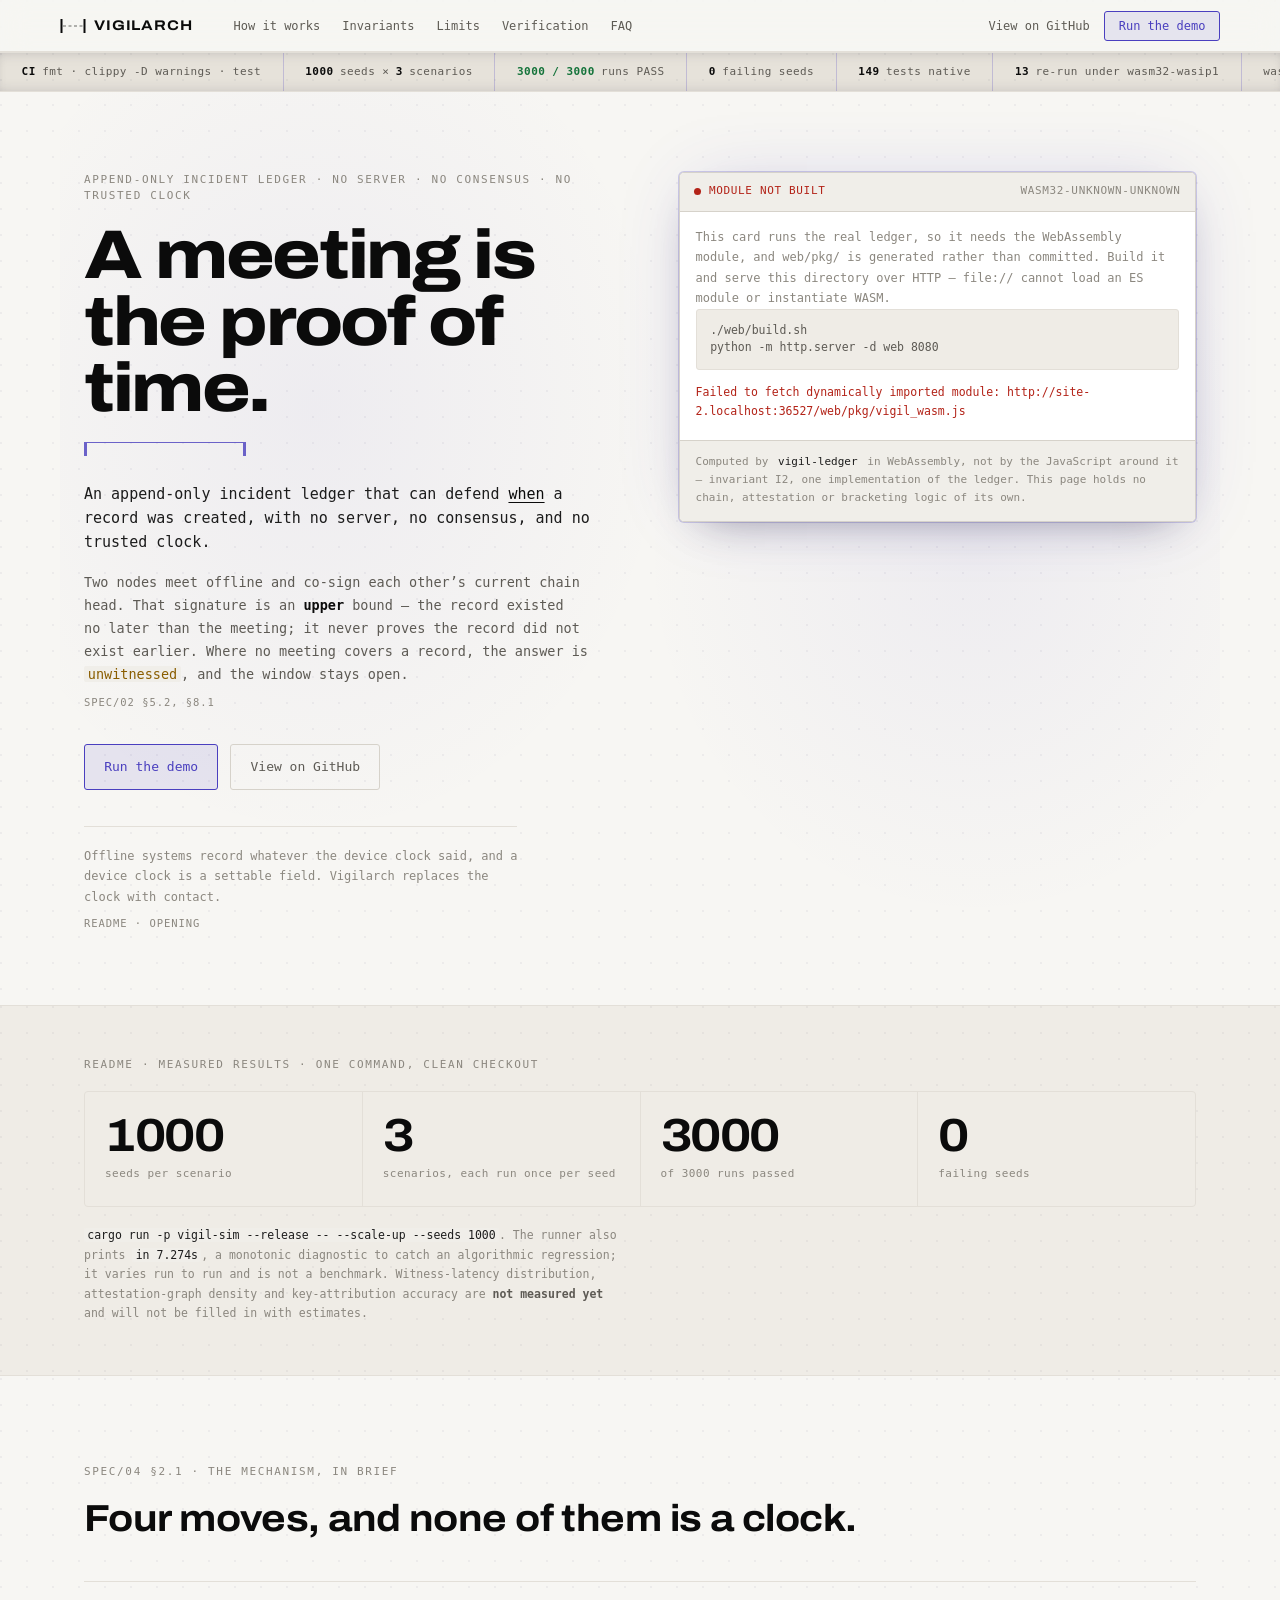
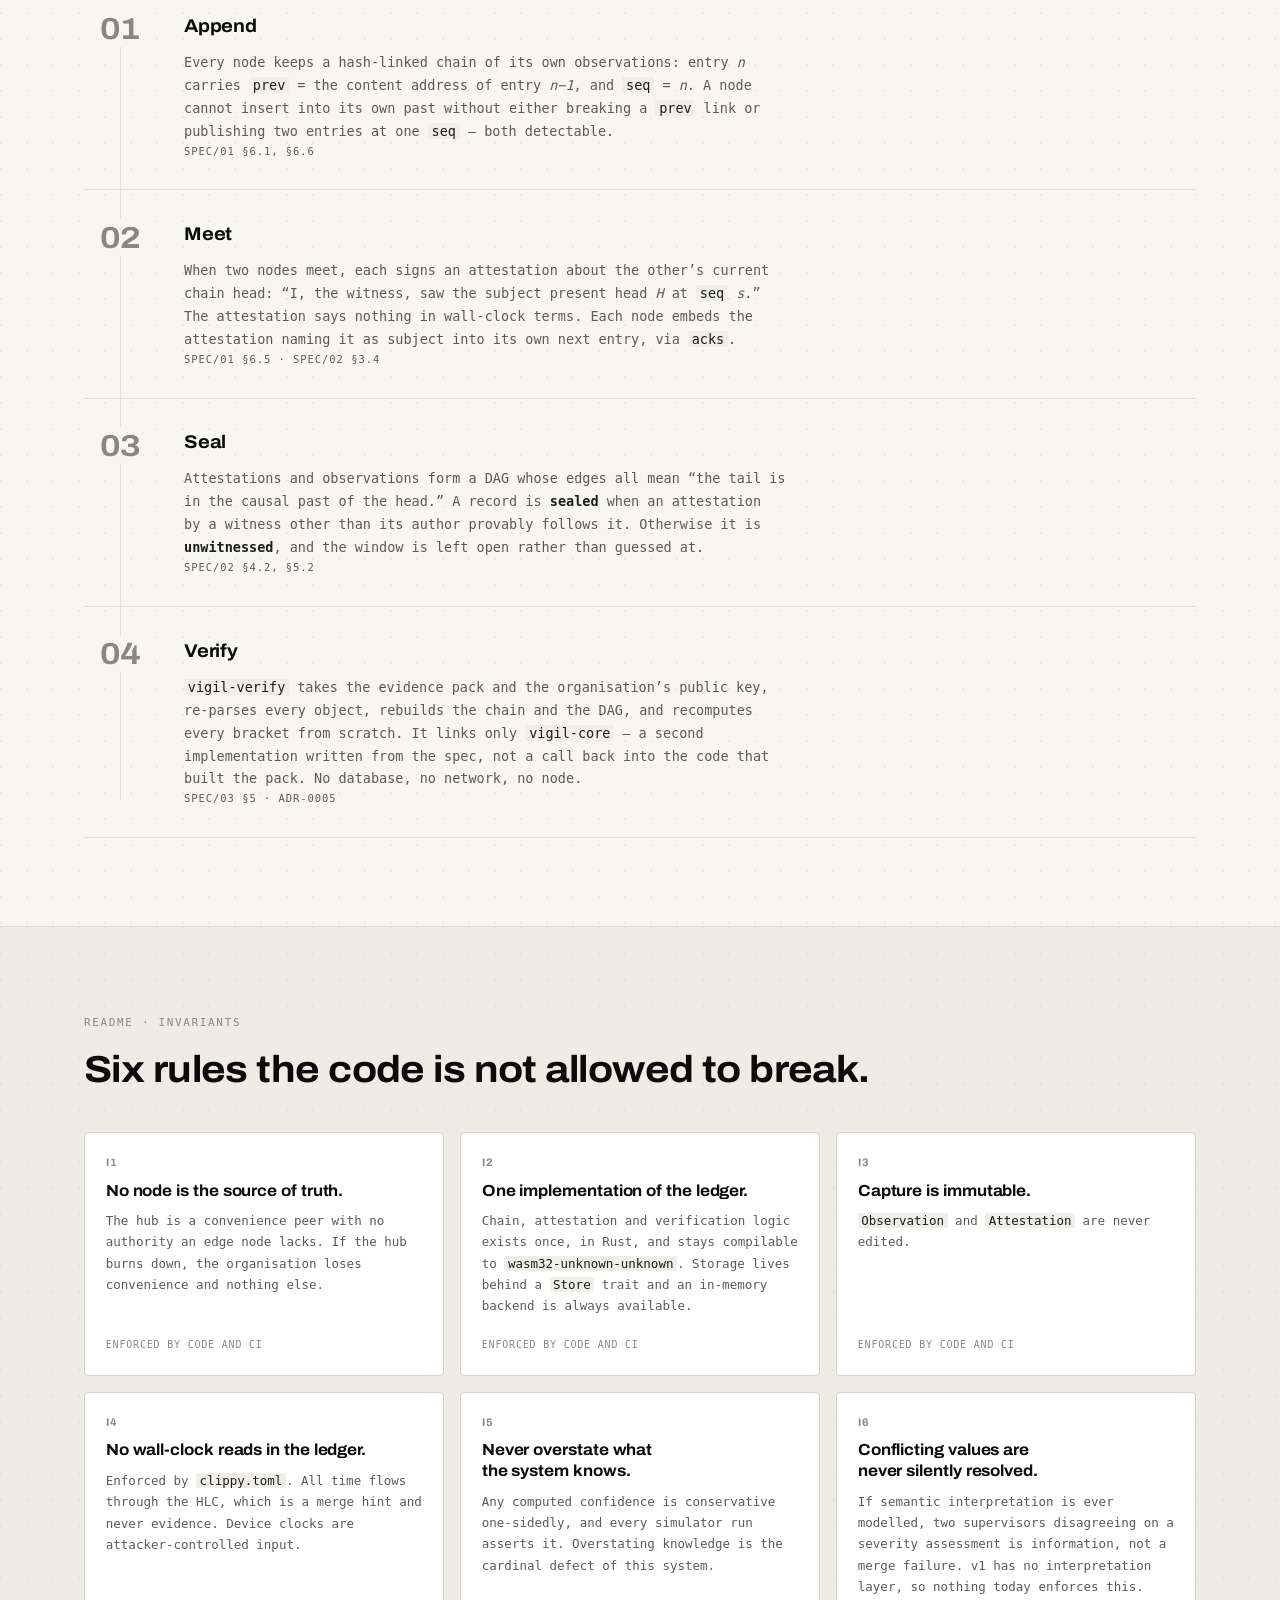
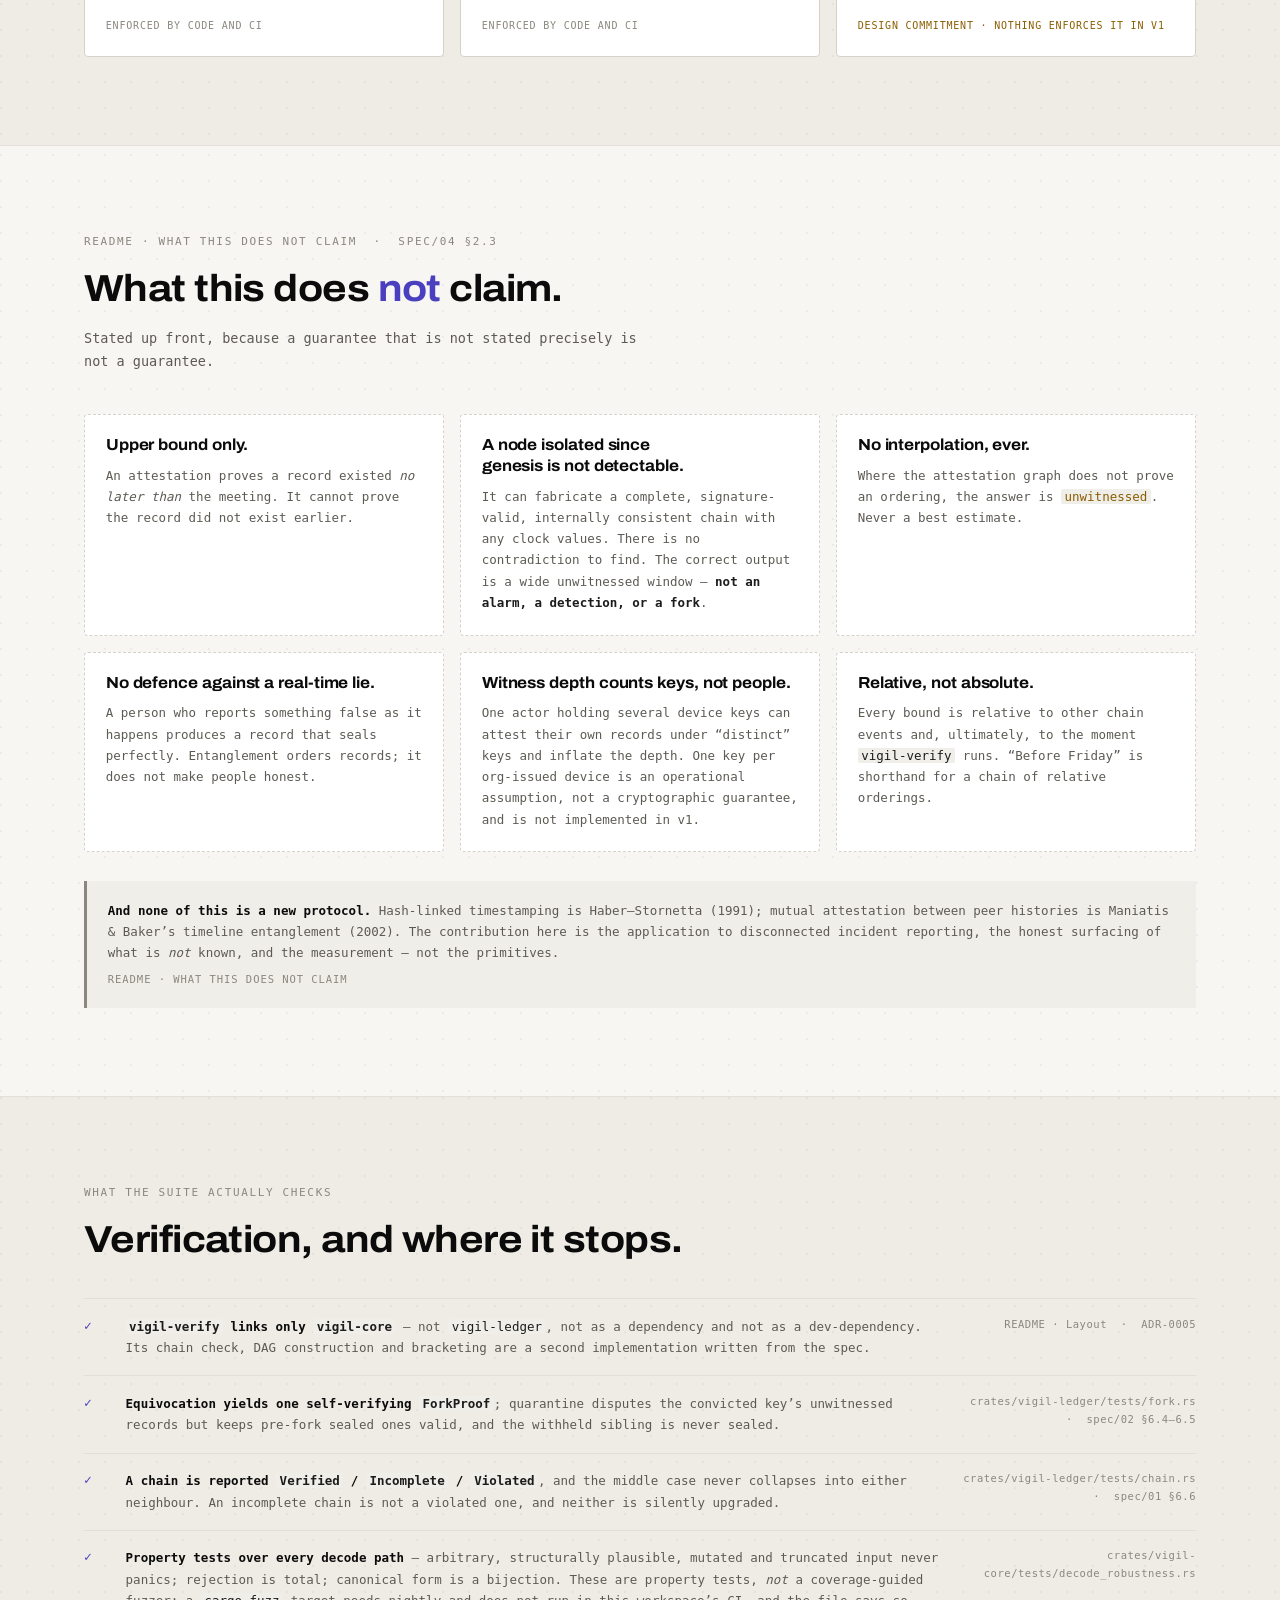
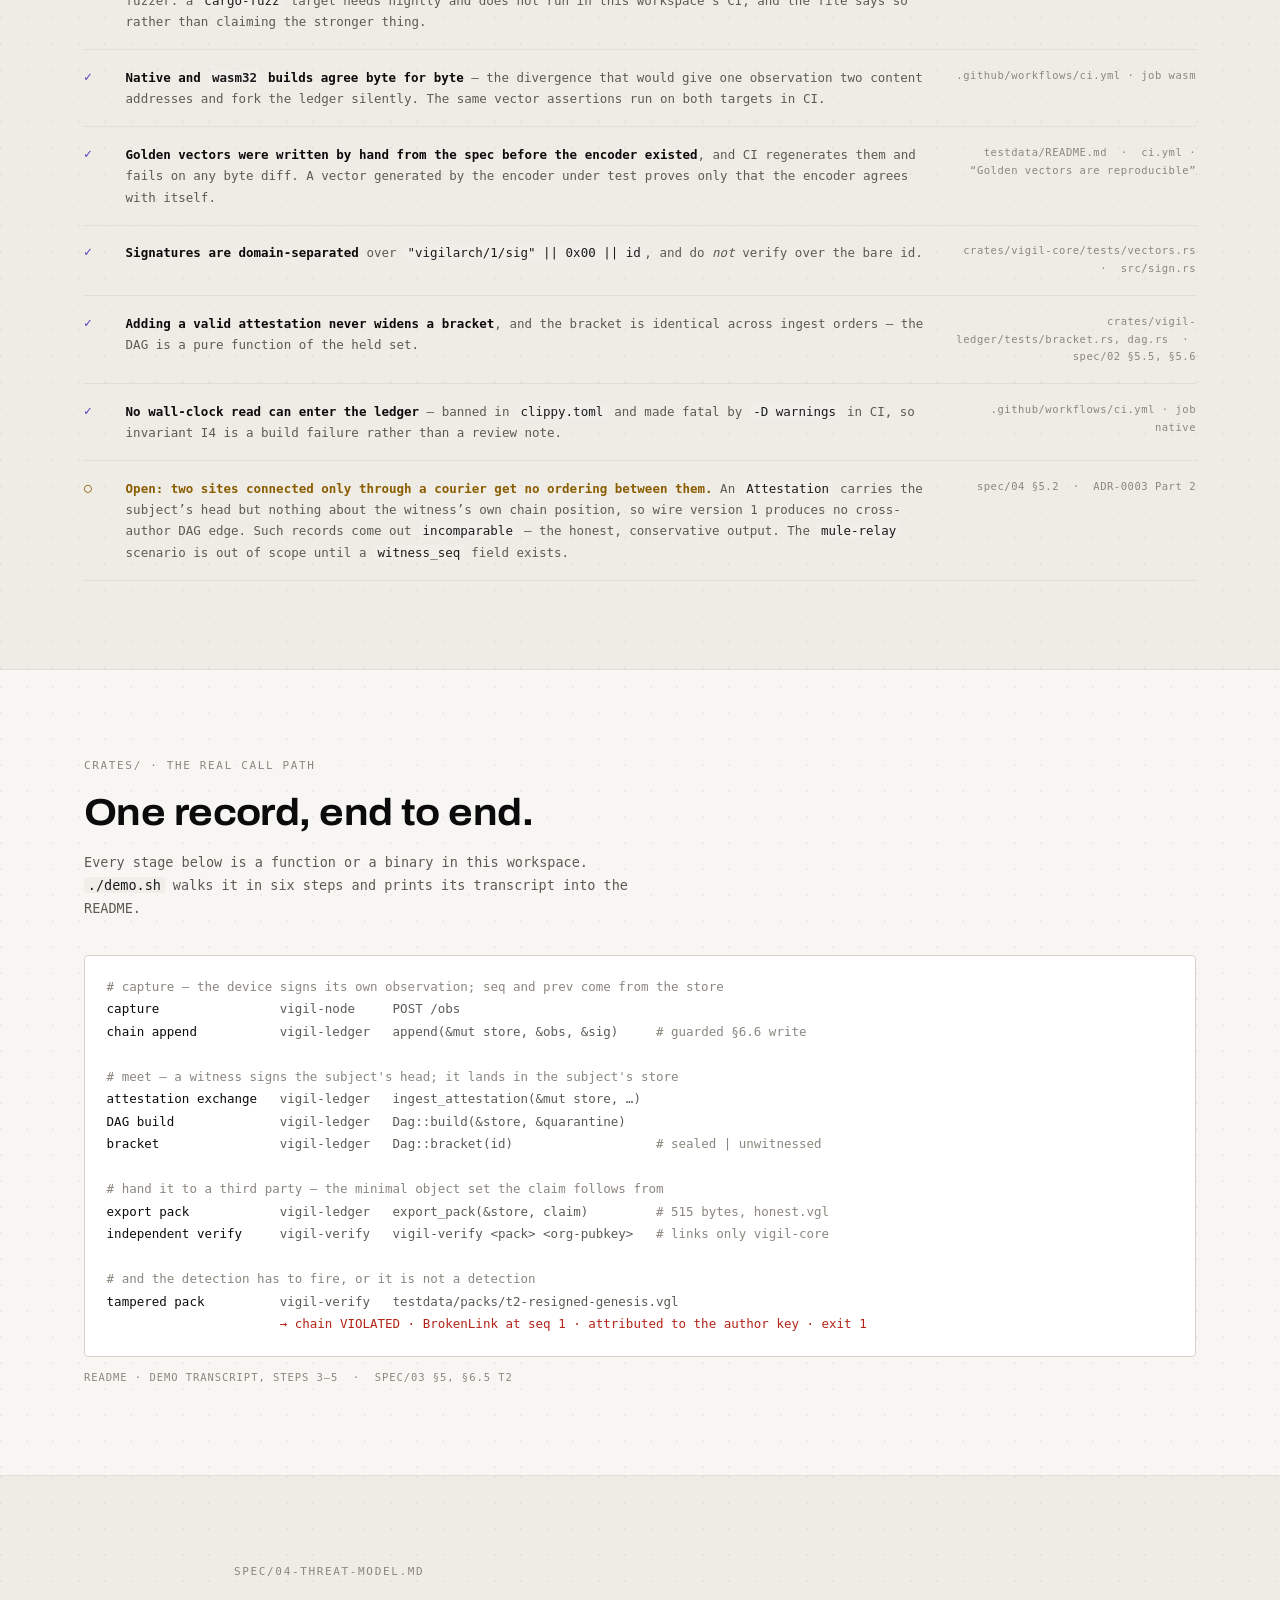
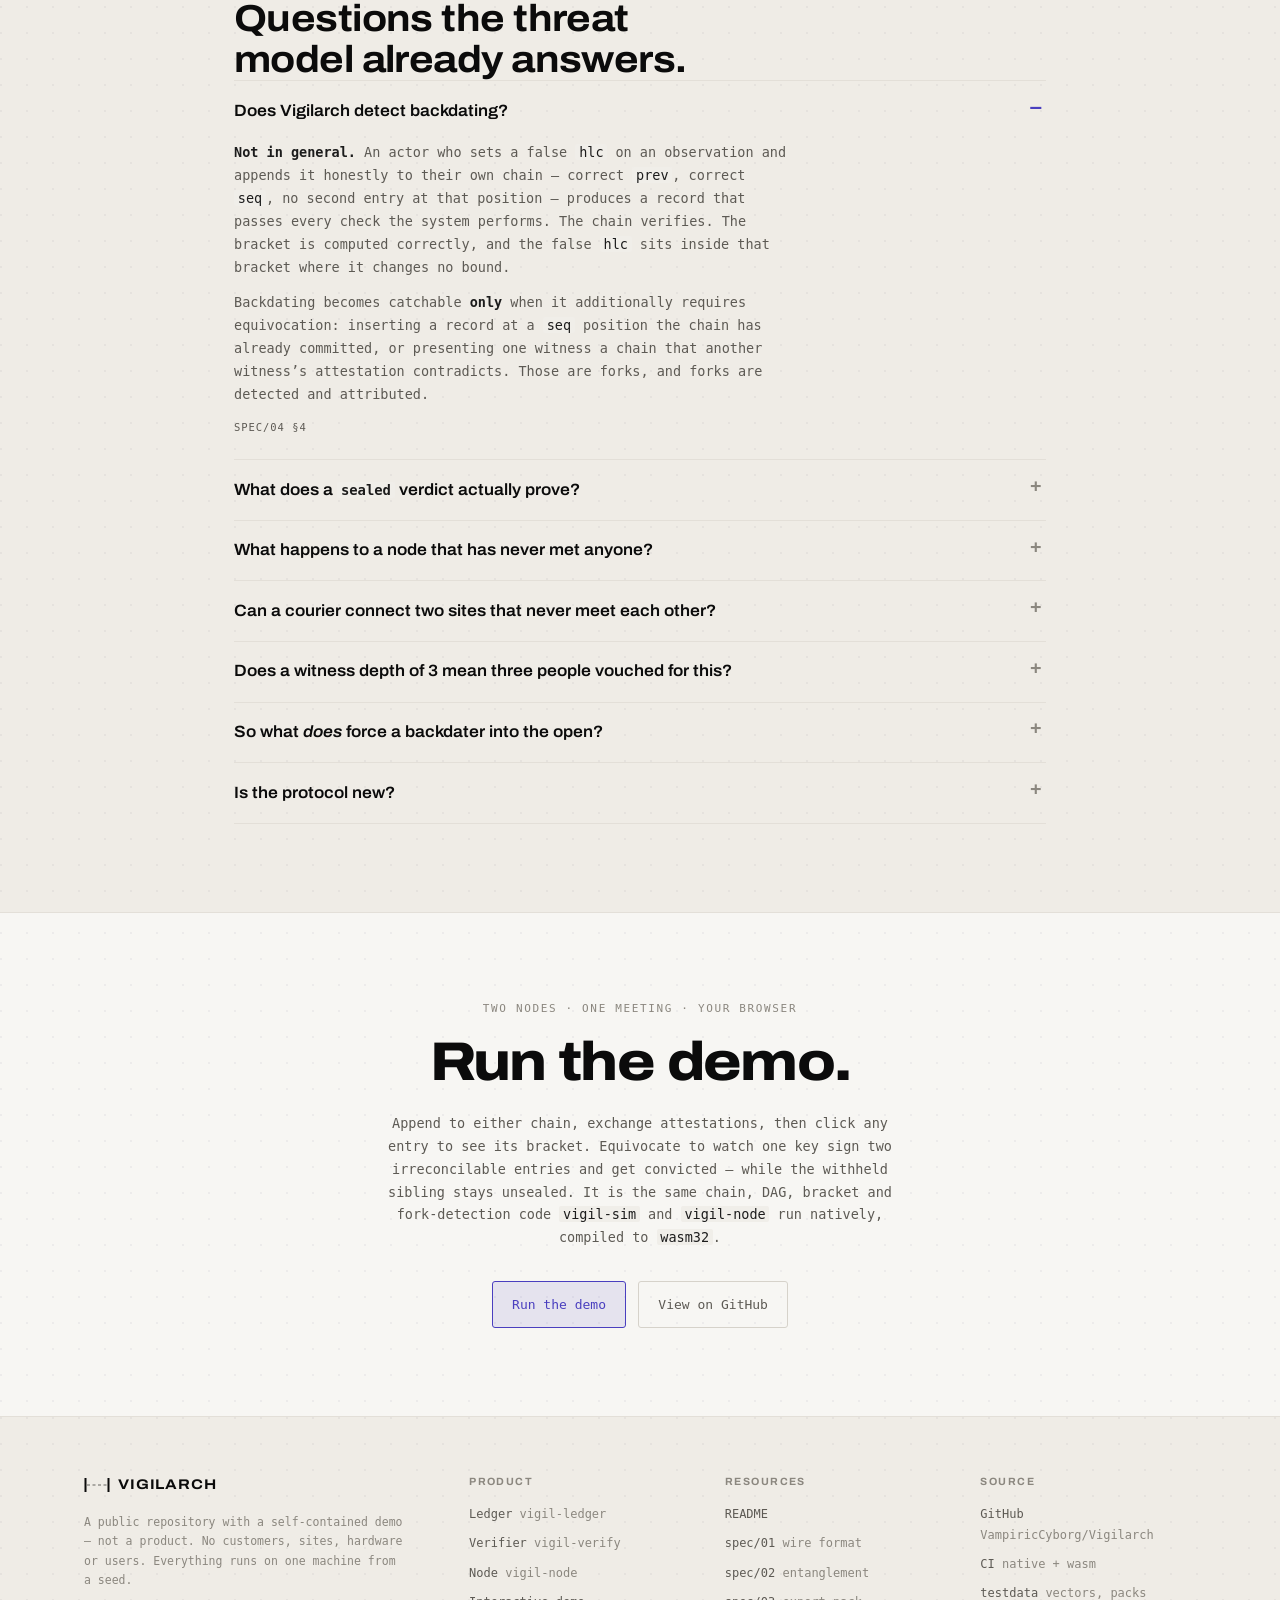
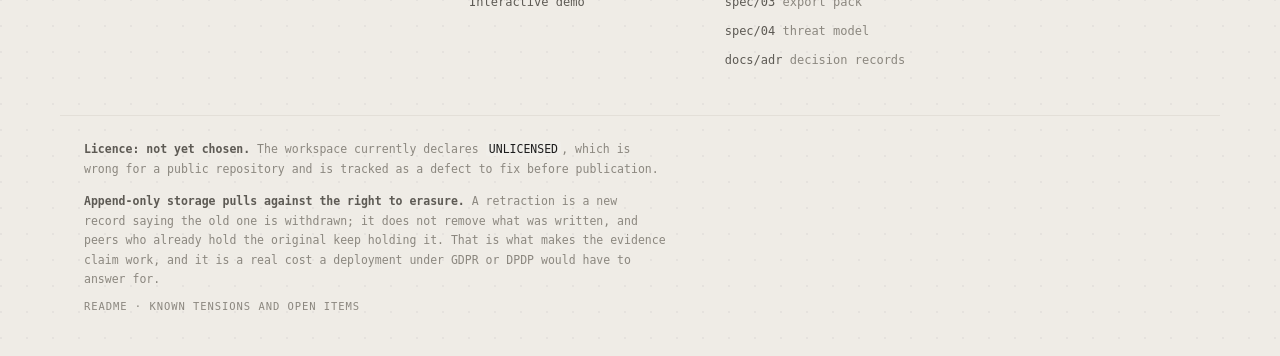
==== commit 8f45600c: "feat(web): shared header behaviour, scroll spy, and section reveal The two pages share a header bar " ====
--- a/web/index.html
+++ b/web/index.html
@@ -5,6 +5,7 @@
 <meta name="viewport" content="width=device-width, initial-scale=1">
 <title>Vigilarch</title>
 <meta name="description" content="An append-only incident ledger that can defend when a record was created, with no server, no consensus, and no trusted clock.">
+<link rel="icon" href="data:image/svg+xml,%3Csvg xmlns='http://www.w3.org/2000/svg' viewBox='0 0 26 14'%3E%3Cg stroke='%238d8bf7' fill='none'%3E%3Cpath d='M1.5 1v12' stroke-width='2'/%3E%3Cpath d='M3 7h20' stroke-width='1.2' stroke-dasharray='3 2.5' opacity='.6'/%3E%3Cpath d='M24.5 1v12' stroke-width='2'/%3E%3C/g%3E%3C/svg%3E">
 <link rel="preconnect" href="https://fonts.googleapis.com">
 <link rel="preconnect" href="https://fonts.gstatic.com" crossorigin>
 <link rel="stylesheet" href="https://fonts.googleapis.com/css2?family=Archivo:wdth,wght@100..125,400..800&display=swap">
@@ -33,7 +34,7 @@
       </svg>
       <span class="wordmark">VIGILARCH</span>
     </a>
-    <nav class="navlinks">
+    <nav class="navlinks" id="navmenu">
       <a href="#how">How it works</a>
       <a href="#invariants">Invariants</a>
       <a href="#limits">Limits</a>
@@ -44,6 +45,12 @@
       <a class="ghost" href="https://github.com/VampiricCyborg/Vigilarch">View on GitHub</a>
       <a class="btn-primary" href="./demo.html">Run the demo</a>
     </div>
+    <!-- Narrow-screen menu. base.css hides it above 860px, where the link row
+         fits in the bar; nav.js is the only thing that toggles it. -->
+    <button class="navtoggle" id="navtoggle" type="button"
+            aria-expanded="false" aria-controls="navmenu" aria-label="Open navigation">
+      <span class="bars" aria-hidden="true"></span>
+    </button>
   </div>
 </header>
 
@@ -677,6 +684,7 @@
   </div>
 </footer>
 
+<script type="module" src="./nav.js"></script>
 <script type="module" src="./landing.js"></script>
 </body>
 </html>
--- a/web/base.css
+++ b/web/base.css
@@ -17,17 +17,28 @@
  *      affordances. It is deliberately not one of the three above, so that
  *      "this is clickable" can never be misread as "this is sealed".
  *
+ * The accent is an indigo-violet. It was picked over teal on rule 2 alone:
+ * teal sits close enough to --sealed that a hovered control and a sealed
+ * verdict could be confused at a glance, and that is the one confusion this
+ * palette cannot afford. Violet collides with nothing in the state set, and
+ * two entangled histories is roughly what it is standing in for.
+ *
  * Dark is the default because the dashboard is a transcript; the light palette
  * is a full second design, not an inversion. */
 
 :root {
-  /* --- ground and structure ------------------------------------------- */
-  --bg:        #0e1116;   /* the page ground, both pages */
-  --bg-deep:   #090c11;   /* landing bands that sit behind the measure */
-  --panel:     #151a21;
-  --panel-2:   #1b212a;
-  --rule:      #2a323d;   /* a stated border */
-  --hair:      #1c222b;   /* a structural hairline: band separators, grid */
+  /* --- ground and structure -------------------------------------------
+   * Three depths, not one. --bg-sunken sits BEHIND the page plane (the
+   * ticker), --bg / --bg-deep are the plane itself, and --panel / --panel-2
+   * sit in front of it. A surface that means "recessed" and a surface that
+   * means "raised" must not be the same rectangle in two positions. */
+  --bg:        #0a0d12;   /* the page ground, both pages */
+  --bg-deep:   #070910;   /* landing bands that sit behind the measure */
+  --bg-sunken: #05070b;   /* recessed: the ticker rail */
+  --panel:     #141a23;
+  --panel-2:   #1a212b;
+  --rule:      #29313d;   /* a stated border */
+  --hair:      #1b212b;   /* a structural hairline: band separators, grid */
 
   /* --- ink -------------------------------------------------------------- */
   --ink:        #ced5df;
@@ -44,8 +55,24 @@
   --disputed-bg: #3a1512;
 
   /* --- structural accent ------------------------------------------------ */
-  --accent:      #6aa9e0;
-  --accent-bg:   rgba(106, 169, 224, 0.11);
+  --accent:      #8d8bf7;
+  --accent-bg:   rgba(141, 139, 247, 0.13);
+  --accent-line: rgba(141, 139, 247, 0.26);  /* separators, quiet edges */
+  --accent-glow: rgba(141, 139, 247, 0.30);  /* haloes on raised surfaces */
+  --accent-wash: rgba(141, 139, 247, 0.085); /* the two focal gradients */
+
+  /* --- page texture ------------------------------------------------------
+   * A sparse dot grid, low enough in contrast to read as paper rather than as
+   * pattern. It is the one piece of decoration on the page and it is at least
+   * about the subject: a lattice of points with nothing joining them until a
+   * meeting does. */
+  --grid-dot:  rgba(150, 168, 210, 0.055);
+  --grid-size: 26px;
+
+  /* --- elevation --------------------------------------------------------- */
+  --shadow-lift: 0 18px 44px -22px rgba(0, 0, 0, 0.85);
+  --shadow-inset: inset 0 7px 16px -10px rgba(0, 0, 0, 0.95),
+                  inset 0 -7px 16px -10px rgba(0, 0, 0, 0.9);
 
   /* --- type ------------------------------------------------------------- */
   --mono: ui-monospace, "SFMono-Regular", "SF Mono", Menlo, Consolas,
@@ -57,6 +84,7 @@
   :root {
     --bg:        #f7f6f3;
     --bg-deep:   #efece6;
+    --bg-sunken: #e6e2da;
     --panel:     #ffffff;
     --panel-2:   #f0eee9;
     --rule:      #d6d2ca;
@@ -74,9 +102,28 @@
     --disputed:    #b32318;
     --disputed-bg: #fbe3e0;
 
-    --accent:      #14568f;
-    --accent-bg:   rgba(20, 86, 143, 0.09);
+    --accent:      #4a3fbf;
+    --accent-bg:   rgba(74, 63, 191, 0.10);
+    --accent-line: rgba(74, 63, 191, 0.24);
+    --accent-glow: rgba(74, 63, 191, 0.22);
+    --accent-wash: rgba(74, 63, 191, 0.055);
+
+    --grid-dot:  rgba(60, 55, 90, 0.055);
+
+    --shadow-lift: 0 18px 40px -24px rgba(40, 36, 60, 0.45);
+    --shadow-inset: inset 0 7px 16px -12px rgba(40, 36, 60, 0.38),
+                    inset 0 -7px 16px -12px rgba(40, 36, 60, 0.32);
   }
+}
+
+/* Anchor navigation glides rather than jumps, and stops clear of the sticky
+ * bar instead of underneath it. */
+html {
+  scroll-behavior: smooth;
+  scroll-padding-top: 4.5rem;
+}
+@media (prefers-reduced-motion: reduce) {
+  html { scroll-behavior: auto; }
 }
 
 /* ===========================================================================
@@ -87,22 +134,33 @@
 .sitenav {
   position: sticky;
   top: 0;
-  z-index: 20;
+  z-index: 40;
   display: flex;
   align-items: center;
   gap: 1.5rem;
   padding: 0 1.25rem;
   height: 52px;
-  background: color-mix(in srgb, var(--bg) 88%, transparent);
-  backdrop-filter: blur(10px);
+  background: color-mix(in srgb, var(--bg) 78%, transparent);
+  backdrop-filter: blur(14px) saturate(1.35);
+  -webkit-backdrop-filter: blur(14px) saturate(1.35);
   border-bottom: 1px solid var(--hair);
   font: 12px/1 var(--mono);
+  transition: background .25s ease, border-color .25s ease, box-shadow .25s ease;
+}
+
+/* Once the page has moved under it the bar earns a little more presence: a
+ * denser ground and a hairline of accent, so it reads as a layer above the
+ * content rather than as part of the first section. */
+.sitenav.is-stuck {
+  background: color-mix(in srgb, var(--bg) 90%, transparent);
+  border-bottom-color: color-mix(in srgb, var(--accent) 22%, var(--hair));
+  box-shadow: 0 14px 34px -26px rgba(0, 0, 0, 0.95);
 }
 
 /* No color-mix support: fall back to the opaque ground rather than to text
  * sliding under a transparent bar. */
 @supports not (background: color-mix(in srgb, red 50%, transparent)) {
-  .sitenav { background: var(--bg); }
+  .sitenav, .sitenav.is-stuck { background: var(--bg); }
 }
 
 .sitenav-inner {
@@ -117,7 +175,8 @@
 /* The mark is the window glyph: two bounded caps with a span between them —
  * the one shape this whole project is about. */
 .mark { display: flex; align-items: center; gap: .5rem; text-decoration: none; color: var(--ink-strong); }
-.mark svg { display: block; overflow: visible; }
+.mark svg { display: block; overflow: visible; transition: color .2s ease; }
+.mark:hover svg { color: var(--accent); }
 .mark .wordmark {
   font-family: var(--display);
   font-weight: 700;
@@ -127,12 +186,56 @@
 }
 
 .navlinks { display: flex; gap: 1.25rem; margin-left: 1rem; }
-.navlinks a { color: var(--ink-dim); text-decoration: none; }
+
+/* A link says where it goes on hover, and the bar says where you are: the same
+ * rule slides in under a hovered link and stays put under the section the page
+ * is currently scrolled into. */
+.navlinks a {
+  position: relative;
+  padding: .35rem 1px;
+  color: var(--ink-dim);
+  text-decoration: none;
+  transition: color .18s ease;
+}
+.navlinks a::after {
+  content: "";
+  position: absolute;
+  left: 0;
+  right: 0;
+  bottom: .05rem;
+  height: 1px;
+  background: var(--accent);
+  transform: scaleX(0);
+  transform-origin: left center;
+  transition: transform .22s cubic-bezier(.22, .61, .36, 1);
+}
 .navlinks a:hover { color: var(--ink); }
+.navlinks a:hover::after { transform: scaleX(1); }
+.navlinks a.is-active { color: var(--accent); }
+.navlinks a.is-active::after { transform: scaleX(1); }
 
 .navcta { display: flex; align-items: center; gap: .9rem; margin-left: auto; }
-.navcta .ghost { color: var(--ink-dim); text-decoration: none; white-space: nowrap; }
+.navcta .ghost {
+  position: relative;
+  color: var(--ink-dim);
+  text-decoration: none;
+  white-space: nowrap;
+  transition: color .18s ease;
+}
+.navcta .ghost::after {
+  content: "";
+  position: absolute;
+  left: 0;
+  right: 0;
+  bottom: -.3rem;
+  height: 1px;
+  background: var(--accent);
+  transform: scaleX(0);
+  transform-origin: left center;
+  transition: transform .22s cubic-bezier(.22, .61, .36, 1);
+}
 .navcta .ghost:hover { color: var(--ink); }
+.navcta .ghost:hover::after { transform: scaleX(1); }
 
 /* The one filled control on either page. It is --accent, never a state colour:
  * "clickable" must not be able to read as "sealed". */
@@ -147,8 +250,14 @@
   color: var(--accent);
   text-decoration: none;
   white-space: nowrap;
-}
-.btn-primary:hover { background: color-mix(in srgb, var(--accent) 18%, transparent); }
+  transition: background .2s ease, box-shadow .2s ease, transform .2s ease;
+}
+.btn-primary:hover {
+  background: color-mix(in srgb, var(--accent) 20%, transparent);
+  box-shadow: 0 8px 22px -10px var(--accent-glow);
+  transform: translateY(-1px);
+}
+.btn-primary:active { transform: translateY(0); }
 
 a:focus-visible, button:focus-visible, summary:focus-visible, [tabindex]:focus-visible {
   outline: 2px solid var(--accent);
@@ -156,6 +265,92 @@
   border-radius: 2px;
 }
 
+/* --- the narrow-screen menu -------------------------------------------------
+ * Below 860px the link row has nowhere to sit, so the bar becomes a two-row
+ * panel: the mark and the one primary action stay on the top row with the
+ * toggle, and the section links plus the repository link drop underneath when
+ * it is opened. `display: contents` on .navcta is what lets its two children
+ * take different rows without the markup being rearranged for one breakpoint.
+ * Closed, nothing is rendered but the toggle; there is no off-screen drawer to
+ * trap focus in. */
+
+.navtoggle {
+  display: none;
+  align-items: center;
+  justify-content: center;
+  width: 34px;
+  height: 30px;
+  padding: 0;
+  background: transparent;
+  border: 1px solid var(--rule);
+  border-radius: 3px;
+  color: var(--ink-dim);
+  cursor: pointer;
+  transition: color .18s ease, border-color .18s ease, box-shadow .2s ease;
+}
+.navtoggle:hover {
+  color: var(--accent);
+  border-color: color-mix(in srgb, var(--accent) 50%, transparent);
+  box-shadow: 0 6px 18px -10px var(--accent-glow);
+}
+
+.navtoggle .bars { position: relative; display: block; }
+.navtoggle .bars,
+.navtoggle .bars::before,
+.navtoggle .bars::after {
+  width: 15px;
+  height: 1.5px;
+  background: currentColor;
+  transition: transform .22s cubic-bezier(.22, .61, .36, 1), background-color .15s ease;
+}
+.navtoggle .bars::before,
+.navtoggle .bars::after { content: ""; position: absolute; left: 0; }
+.navtoggle .bars::before { top: -5px; }
+.navtoggle .bars::after  { top:  5px; }
+
+.sitenav.is-open .navtoggle { color: var(--accent); border-color: color-mix(in srgb, var(--accent) 50%, transparent); }
+.sitenav.is-open .navtoggle .bars { background: transparent; }
+.sitenav.is-open .navtoggle .bars::before { transform: translateY(5px) rotate(45deg); }
+.sitenav.is-open .navtoggle .bars::after  { transform: translateY(-5px) rotate(-45deg); }
+
 @media (max-width: 860px) {
-  .navlinks { display: none; }
-}
+  .sitenav { height: auto; min-height: 52px; }
+  .sitenav-inner { flex-wrap: wrap; row-gap: 0; min-height: 52px; padding-block: .6rem; }
+
+  .navcta { display: contents; }
+  .navcta .btn-primary { order: 2; margin-left: auto; }
+  .navtoggle { display: inline-flex; order: 3; }
+  .navlinks { order: 4; flex-basis: 100%; margin-left: 0; }
+  .navcta .ghost { order: 5; flex-basis: 100%; }
+
+  .navlinks, .navcta .ghost { display: none; }
+
+  .sitenav.is-open .navlinks { display: flex; flex-direction: column; gap: 0; }
+  .sitenav.is-open .navcta .ghost { display: block; }
+
+  .sitenav.is-open .navlinks a,
+  .sitenav.is-open .navcta .ghost {
+    padding: .85rem .15rem;
+    border-top: 1px solid var(--hair);
+  }
+  .sitenav.is-open .navlinks a::after,
+  .sitenav.is-open .navcta .ghost::after { bottom: -1px; }
+  .sitenav.is-open .navcta .ghost { padding-bottom: 1rem; }
+}
+
+@media (max-width: 420px) {
+  .sitenav { padding-inline: .85rem; }
+  .sitenav-inner { gap: .6rem; }
+  .navcta .btn-primary { padding: .45rem .6rem; }
+}
+
+/* Motion is an enhancement everywhere on this site; the lift and the slide are
+ * the first things to go. */
+@media (prefers-reduced-motion: reduce) {
+  .btn-primary:hover { transform: none; }
+  .navlinks a::after,
+  .navcta .ghost::after,
+  .navtoggle .bars,
+  .navtoggle .bars::before,
+  .navtoggle .bars::after { transition: none; }
+}
--- a/web/landing.css
+++ b/web/landing.css
@@ -20,16 +20,41 @@
  * --disputed encode state and are never spent on emphasis or hierarchy.
  * --accent is the structural colour — links, focus, the one filled button — so
  * "clickable" can never be misread as "sealed".
+ *
+ * Depth discipline, which is the same idea one dimension over. Three planes,
+ * and each one means something:
+ *
+ *   recessed  the ticker rail — a darker ground and an inset shadow. It is
+ *             repository status, which sits behind the argument, not in it.
+ *   the page  bands, hairlines, ordinary cards. Flat on purpose.
+ *   raised    the live card, and only the live card — a soft accent halo and a
+ *             real drop shadow. It is the one element on the page computing
+ *             something rather than describing it, and it is allowed to look
+ *             like it.
+ *
+ * A fourth plane would make the first three mean less, so there is not one.
  */
 
 * { box-sizing: border-box; }
 
 body {
   margin: 0;
-  background: var(--bg);
+  background-color: var(--bg);
   color: var(--ink);
   font: 13.5px/1.7 var(--mono);
   -webkit-font-smoothing: antialiased;
+}
+
+/* The dot lattice. Every opaque surface that covers the page ground repaints
+ * it, so the texture is continuous from the ticker to the footer rather than
+ * appearing and disappearing band by band. */
+body,
+.ticker,
+.stats,
+.band.alt,
+.sitefoot {
+  background-image: radial-gradient(circle at 1px 1px, var(--grid-dot) 1px, transparent 0);
+  background-size: var(--grid-size) var(--grid-size);
 }
 
 ::selection { background: var(--accent); color: var(--bg); }
@@ -55,7 +80,7 @@
 .measure.narrow { max-width: 860px; }
 
 .band { border-top: 1px solid var(--hair); padding: 5.5rem 0; }
-.band.alt { background: var(--bg-deep); }
+.band.alt { background-color: var(--bg-deep); }
 
 /* Type roles ---------------------------------------------------------------
  * display  Archivo, wide and heavy — headlines and the wordmark only
@@ -114,8 +139,11 @@
 .ticker {
   border-top: 1px solid var(--hair);
   border-bottom: 1px solid var(--hair);
-  background: var(--bg-deep);
+  background-color: var(--bg-sunken);
   overflow: hidden;
+  /* Recessed. The rail is repository status — true, checkable, and not the
+   * argument — so it sits a plane behind the hero rather than beside it. */
+  box-shadow: var(--shadow-inset);
 }
 
 .ticker-track { display: flex; flex-wrap: wrap; }
@@ -142,8 +170,13 @@
   letter-spacing: .04em;
   color: var(--ink-dim);
   white-space: nowrap;
-  border-right: 1px solid var(--hair);
-}
+  /* The separators are the accent's quietest appearance on the page: enough to
+   * tie the rail to the rest of the system, nowhere near enough to be read as
+   * a state. */
+  border-right: 1px solid var(--accent-line);
+  transition: background-color .2s ease, color .2s ease;
+}
+.tick:hover { background-color: var(--accent-bg); color: var(--ink); }
 .tick b { color: var(--ink-strong); font-weight: 600; }
 /* PASS is a verdict, so it is allowed the verdict colour. */
 .tick-ok b { color: var(--sealed); }
@@ -155,6 +188,8 @@
 /* --- hero ------------------------------------------------------------------ */
 
 .hero {
+  position: relative;
+  isolation: isolate;
   width: 100%;
   max-width: 1160px;
   margin-inline: auto;
@@ -163,6 +198,24 @@
   grid-template-columns: minmax(0, 1.02fr) minmax(0, .98fr);
   gap: 3.5rem;
   align-items: start;
+}
+
+/* Two washes, not one. The first pools behind the headline, the second behind
+ * the live card, because those are the two things on this page worth looking
+ * at and a single gradient stretched across both would say neither. They are
+ * low enough that nothing sitting on them shifts colour — checked against the
+ * SEALED / UNWITNESSED / DISPUTED rows, which sit on the right-hand one. */
+.hero::before {
+  content: "";
+  position: absolute;
+  z-index: -1;
+  /* No overhang at the top: the ticker sits immediately above and is the one
+   * recessed surface on the page. A wash spilling onto it would undo that. */
+  inset: 0 0 -5rem;
+  pointer-events: none;
+  background:
+    radial-gradient(44% 62% at 22% 32%, var(--accent-wash), transparent 70%),
+    radial-gradient(40% 52% at 79% 46%, var(--accent-wash), transparent 72%);
 }
 
 .hero-copy h1 {
@@ -217,8 +270,15 @@
   background: transparent;
   text-decoration: none;
   white-space: nowrap;
-}
-.btn-ghost:hover { color: var(--ink); border-color: var(--ink-faint); }
+  transition: color .2s ease, border-color .2s ease, box-shadow .2s ease, transform .2s ease;
+}
+.btn-ghost:hover {
+  color: var(--ink);
+  border-color: color-mix(in srgb, var(--accent) 45%, var(--rule));
+  box-shadow: 0 8px 22px -12px var(--accent-glow);
+  transform: translateY(-1px);
+}
+.btn-ghost:active { transform: translateY(0); }
 
 .hero-foot {
   margin: 2.2rem 0 0;
@@ -232,11 +292,21 @@
 /* --- the live card --------------------------------------------------------- */
 
 .livecard {
+  position: relative;
   background: var(--panel);
   border: 1px solid var(--rule);
   border-radius: 5px;
   overflow: hidden;
   min-width: 0;
+  /* Raised, and the only element on the page that is. The halo is --accent
+   * because this card is the page's one live control surface; it is a glow
+   * around a container, never a fill behind a verdict, so it cannot be read as
+   * a state. */
+  box-shadow:
+    var(--shadow-lift),
+    0 0 0 1px var(--accent-line),
+    0 0 72px -18px var(--accent-glow),
+    inset 0 1px 0 rgba(255, 255, 255, 0.04);
 }
 
 .lc-head {
@@ -261,14 +331,18 @@
 }
 /* The dot is page status — did the module answer — so it takes the structural
  * accent, not a ledger-state colour. */
-.lc-live[data-state="live"] .dot { background: var(--accent); animation: blip 2.6s ease-in-out infinite; }
+.lc-live[data-state="live"] .dot { background: var(--accent); animation: blip 3.6s ease-in-out infinite; }
 .lc-live[data-state="live"] { color: var(--accent); }
 .lc-live[data-state="error"] .dot { background: var(--disputed); }
 .lc-live[data-state="error"] { color: var(--disputed); }
 
+/* Slow on purpose. The dot is the page's one claim that something is actually
+ * running, and a fast blink reads as a decorative LED; a pulse near a resting
+ * heart rate reads as a process. */
 @keyframes blip {
-  0%, 100% { box-shadow: 0 0 0 0 var(--accent-bg); }
-  50%      { box-shadow: 0 0 0 5px transparent; }
+  0%      { box-shadow: 0 0 0 0 var(--accent-glow); opacity: 1; }
+  45%     { box-shadow: 0 0 0 6px transparent;      opacity: .62; }
+  100%    { box-shadow: 0 0 0 0 transparent;        opacity: 1; }
 }
 @media (prefers-reduced-motion: reduce) {
   .lc-live[data-state="live"] .dot { animation: none; }
@@ -414,7 +488,7 @@
 
 /* --- stat strip ------------------------------------------------------------ */
 
-.stats { border-top: 1px solid var(--hair); background: var(--bg-deep); padding: 3.2rem 0; }
+.stats { border-top: 1px solid var(--hair); background-color: var(--bg-deep); padding: 3.2rem 0; }
 
 .stat-grid {
   display: grid;
@@ -659,7 +733,9 @@
   color: var(--ink-faint);
 }
 .faq[open] summary::after { content: "–"; color: var(--accent); }
-.faq summary:hover { color: var(--accent); }
+.faq summary { transition: color .18s ease, background-color .18s ease; }
+.faq summary:hover { color: var(--accent); background-color: var(--accent-bg); }
+.faq summary:hover::after { color: var(--accent); }
 .faq summary code { font-size: .85em; }
 
 .faq-body { padding: 0 2.75rem 1.4rem 0; max-width: 74ch; }
@@ -691,7 +767,7 @@
 
 /* --- footer ----------------------------------------------------------------- */
 
-.sitefoot { border-top: 1px solid var(--hair); background: var(--bg-deep); padding: 3.5rem 0 2.5rem; }
+.sitefoot { border-top: 1px solid var(--hair); background-color: var(--bg-deep); padding: 3.5rem 0 2.5rem; }
 
 .foot-grid {
   display: grid;
@@ -716,8 +792,28 @@
   text-transform: uppercase;
   color: var(--ink-faint);
 }
-.foot-col a { color: var(--ink-dim); text-decoration: none; font-size: 12px; }
+.foot-col a {
+  position: relative;
+  align-self: flex-start;
+  color: var(--ink-dim);
+  text-decoration: none;
+  font-size: 12px;
+  transition: color .18s ease;
+}
+.foot-col a::after {
+  content: "";
+  position: absolute;
+  left: 0;
+  right: 0;
+  bottom: -2px;
+  height: 1px;
+  background: var(--accent);
+  transform: scaleX(0);
+  transform-origin: left center;
+  transition: transform .22s cubic-bezier(.22, .61, .36, 1);
+}
 .foot-col a:hover { color: var(--accent); }
+.foot-col a:hover::after { transform: scaleX(1); }
 .foot-col a span { color: var(--ink-faint); }
 .foot-col a:hover span { color: var(--ink-faint); }
 
@@ -730,10 +826,47 @@
 .foot-note p:last-child { margin-bottom: 0; }
 .foot-note b { color: var(--ink-dim); }
 
+/* --- section reveal ---------------------------------------------------------
+ * Applied by landing.js, never in the markup: without JavaScript, or with
+ * reduced motion asked for, nothing here is ever attached and every section is
+ * simply visible. A page whose content depends on an animation having fired is
+ * a page that can fail to say anything at all.
+ *
+ * The container carries the fade; its rows carry only a short staggered slide.
+ * Fading both would double the effect on every grid on the page.
+ */
+
+.reveal {
+  opacity: 0;
+  transform: translateY(18px);
+  transition:
+    opacity .6s cubic-bezier(.22, .61, .36, 1),
+    transform .6s cubic-bezier(.22, .61, .36, 1);
+}
+.reveal.is-in { opacity: 1; transform: none; }
+
+.reveal .r-item {
+  transform: translateY(10px);
+  transition: transform .55s cubic-bezier(.22, .61, .36, 1);
+  transition-delay: calc(var(--i, 0) * 45ms);
+}
+.reveal.is-in .r-item { transform: none; }
+
+@media (prefers-reduced-motion: reduce) {
+  .reveal, .reveal .r-item { opacity: 1; transform: none; transition: none; }
+}
+
 /* --- narrow ----------------------------------------------------------------- */
 
 @media (max-width: 1000px) {
   .hero { grid-template-columns: 1fr; gap: 2.5rem; padding-top: 3.5rem; }
+  /* Stacked, the live card is below the headline rather than beside it, so the
+   * second wash follows it down instead of staying in an empty right margin. */
+  .hero::before {
+    background:
+      radial-gradient(58% 32% at 30% 14%, var(--accent-wash), transparent 70%),
+      radial-gradient(64% 30% at 55% 68%, var(--accent-wash), transparent 72%);
+  }
   .foot-grid { grid-template-columns: repeat(2, minmax(0, 1fr)); gap: 2rem; }
   .foot-brand { grid-column: 1 / -1; }
 }
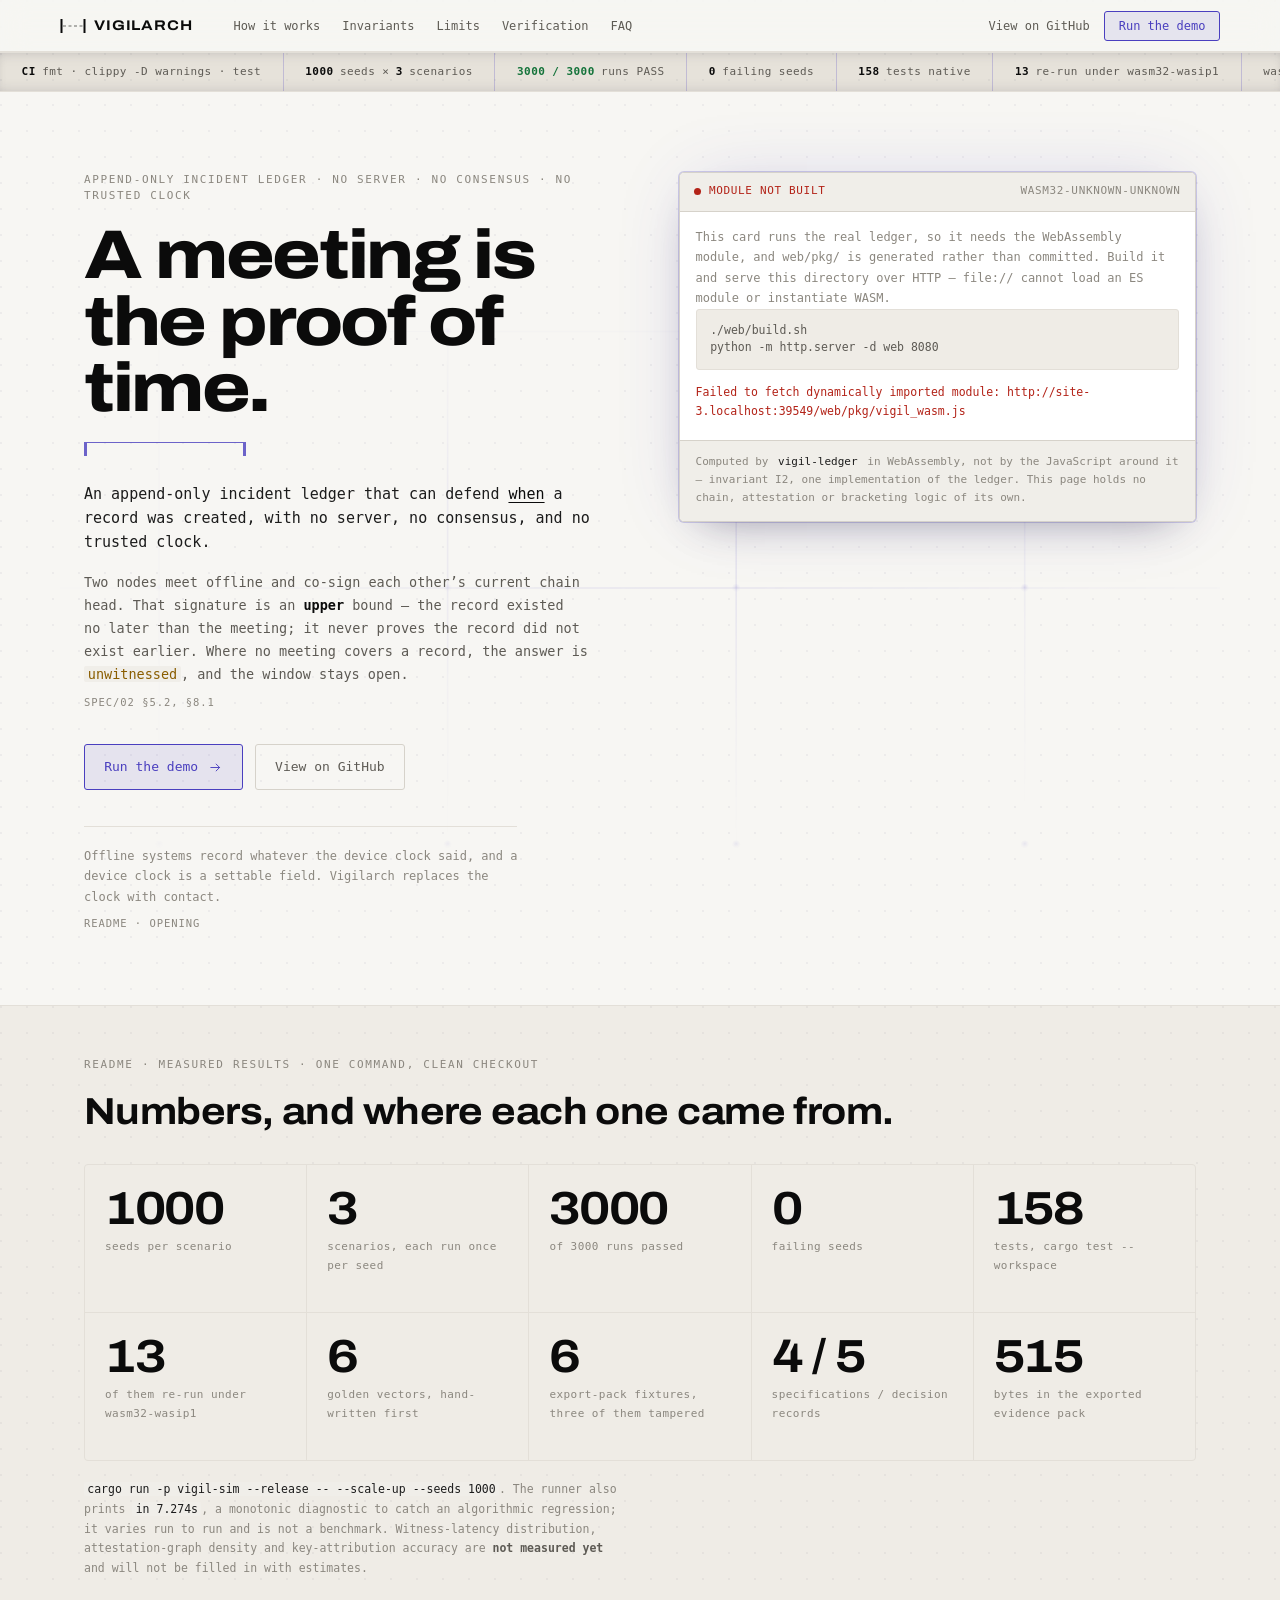
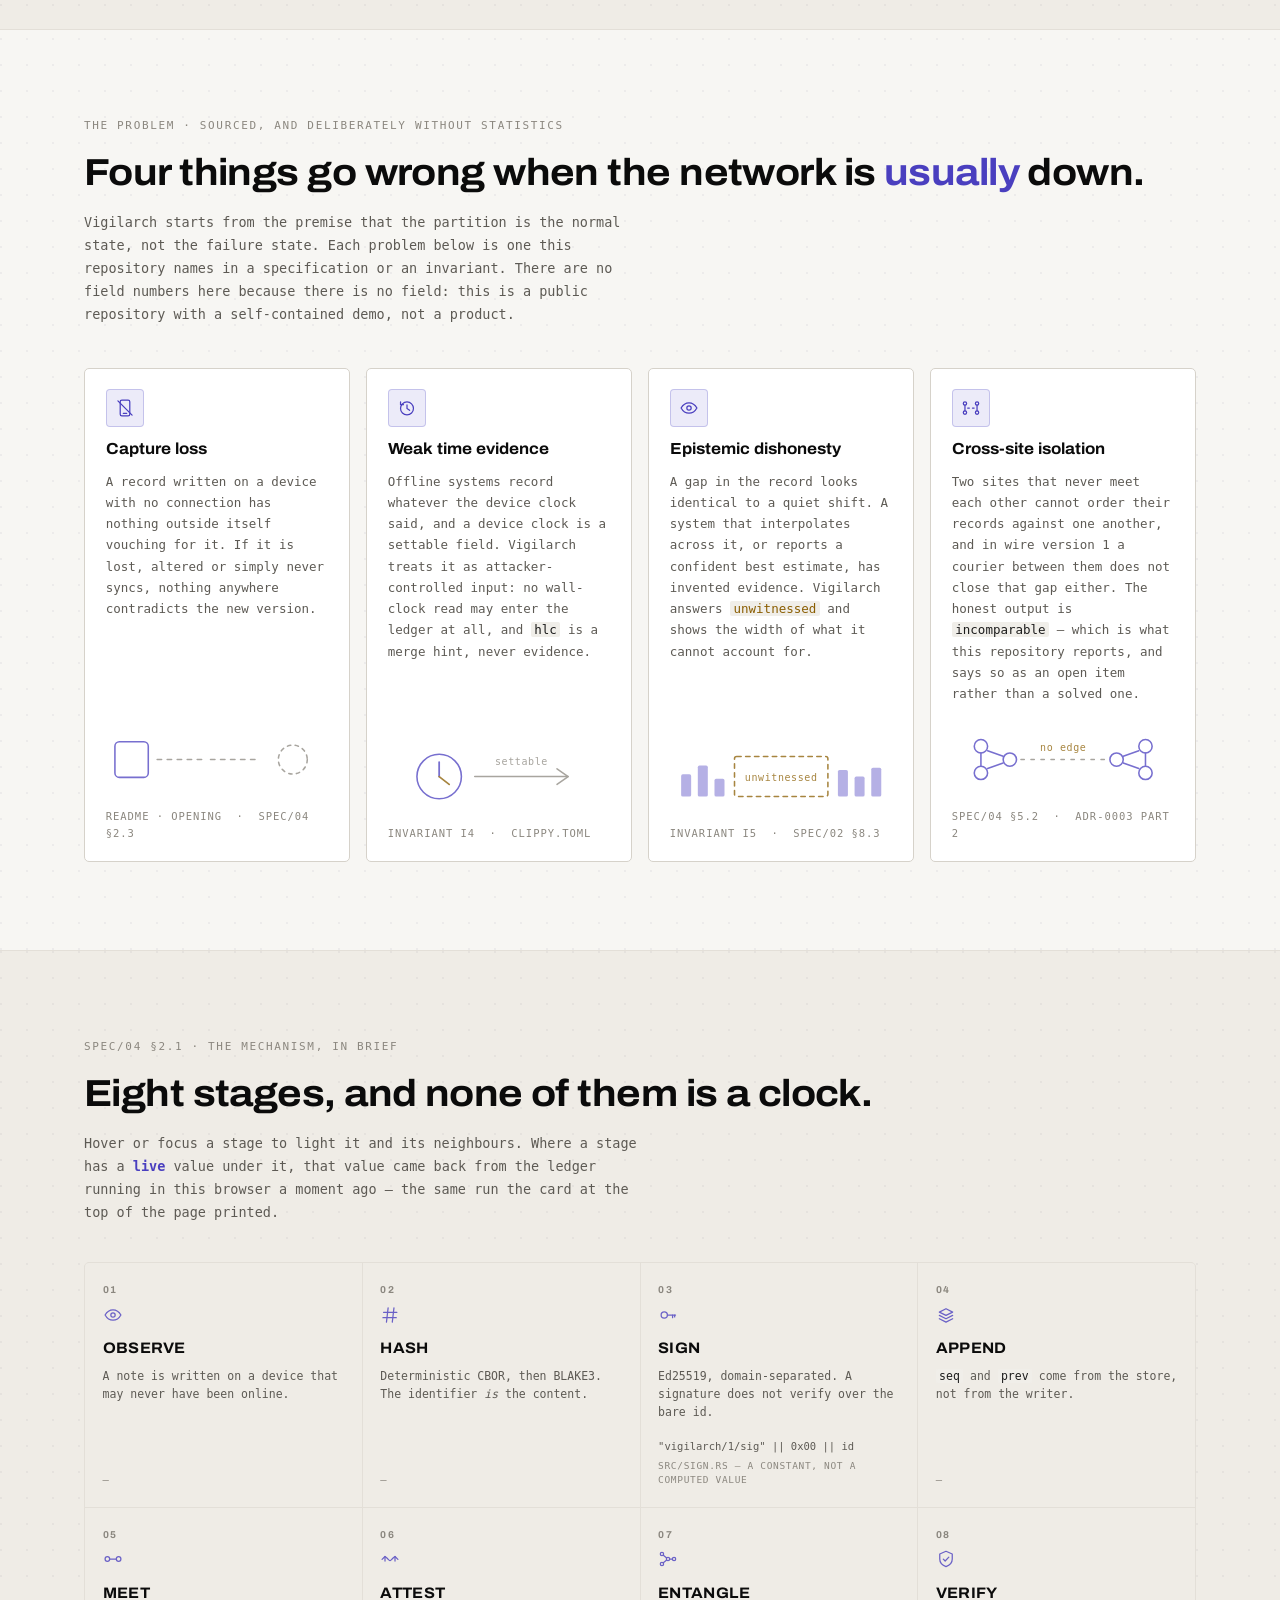
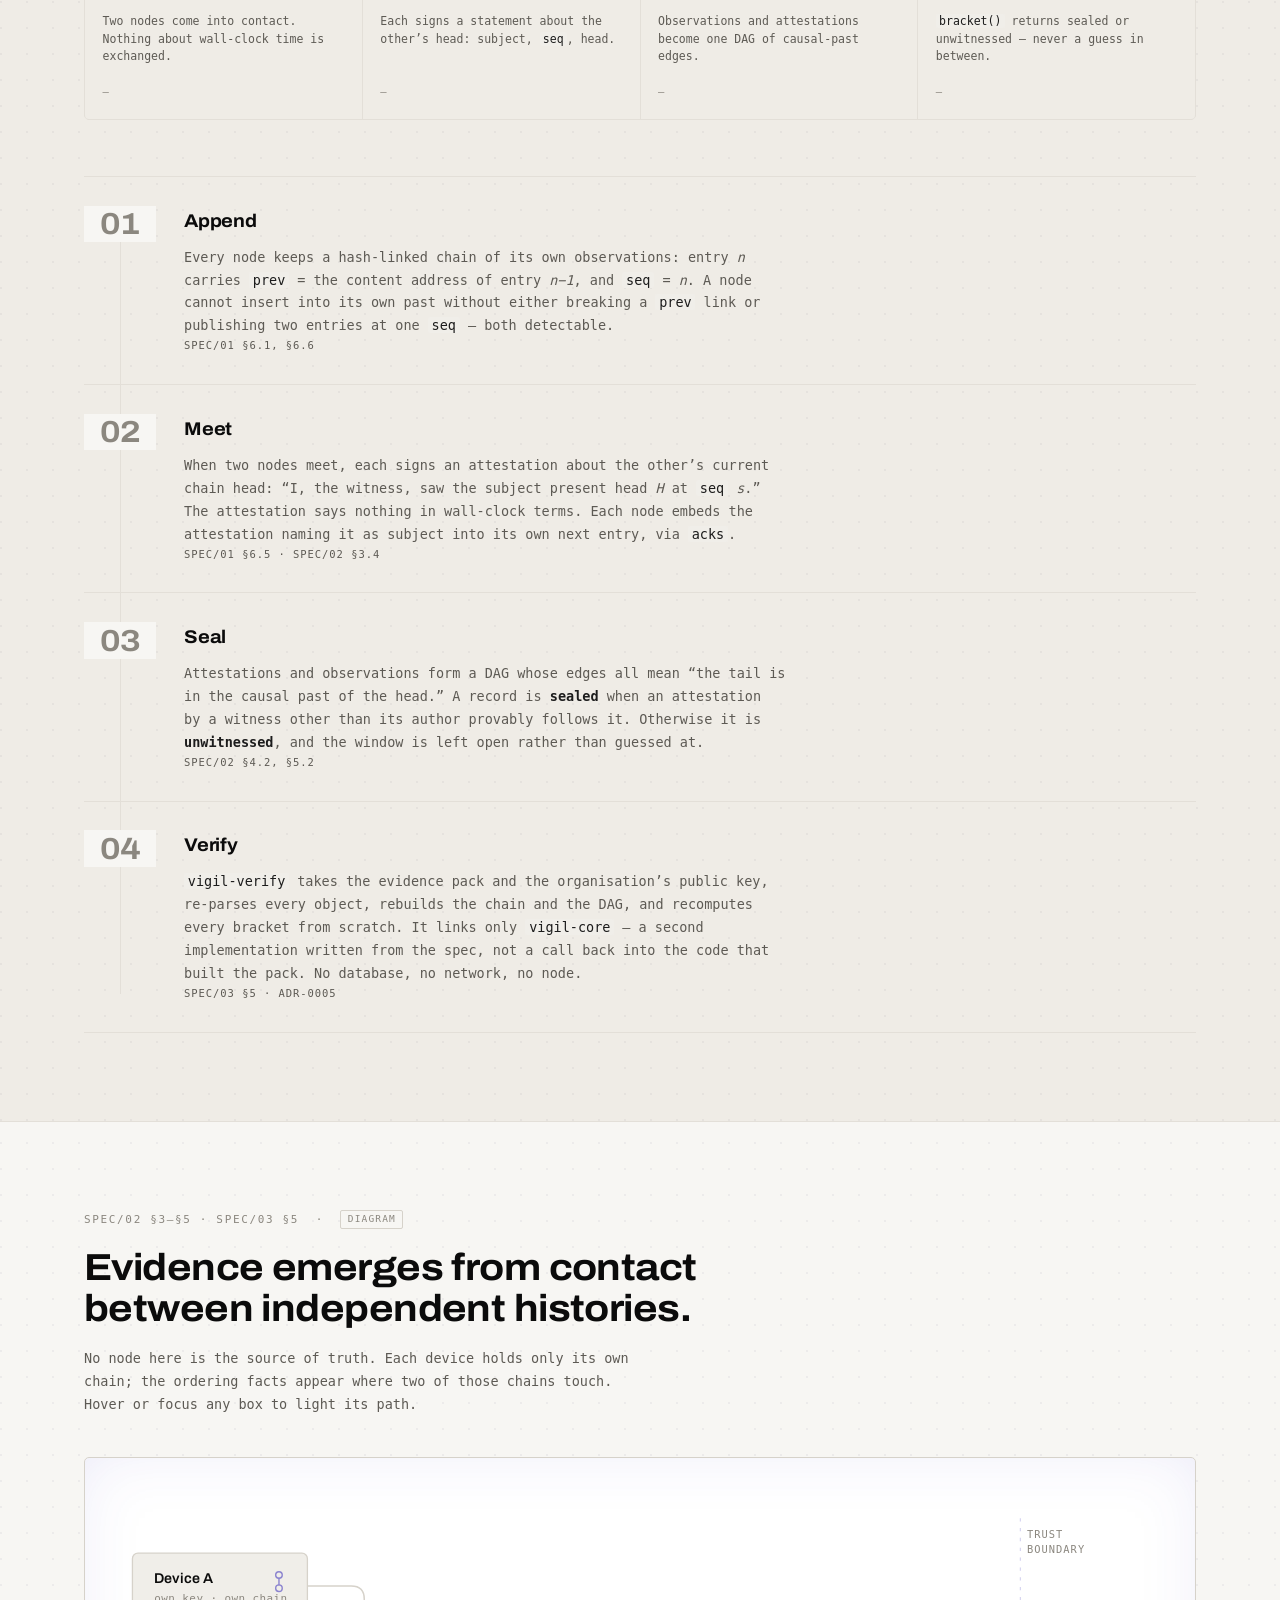
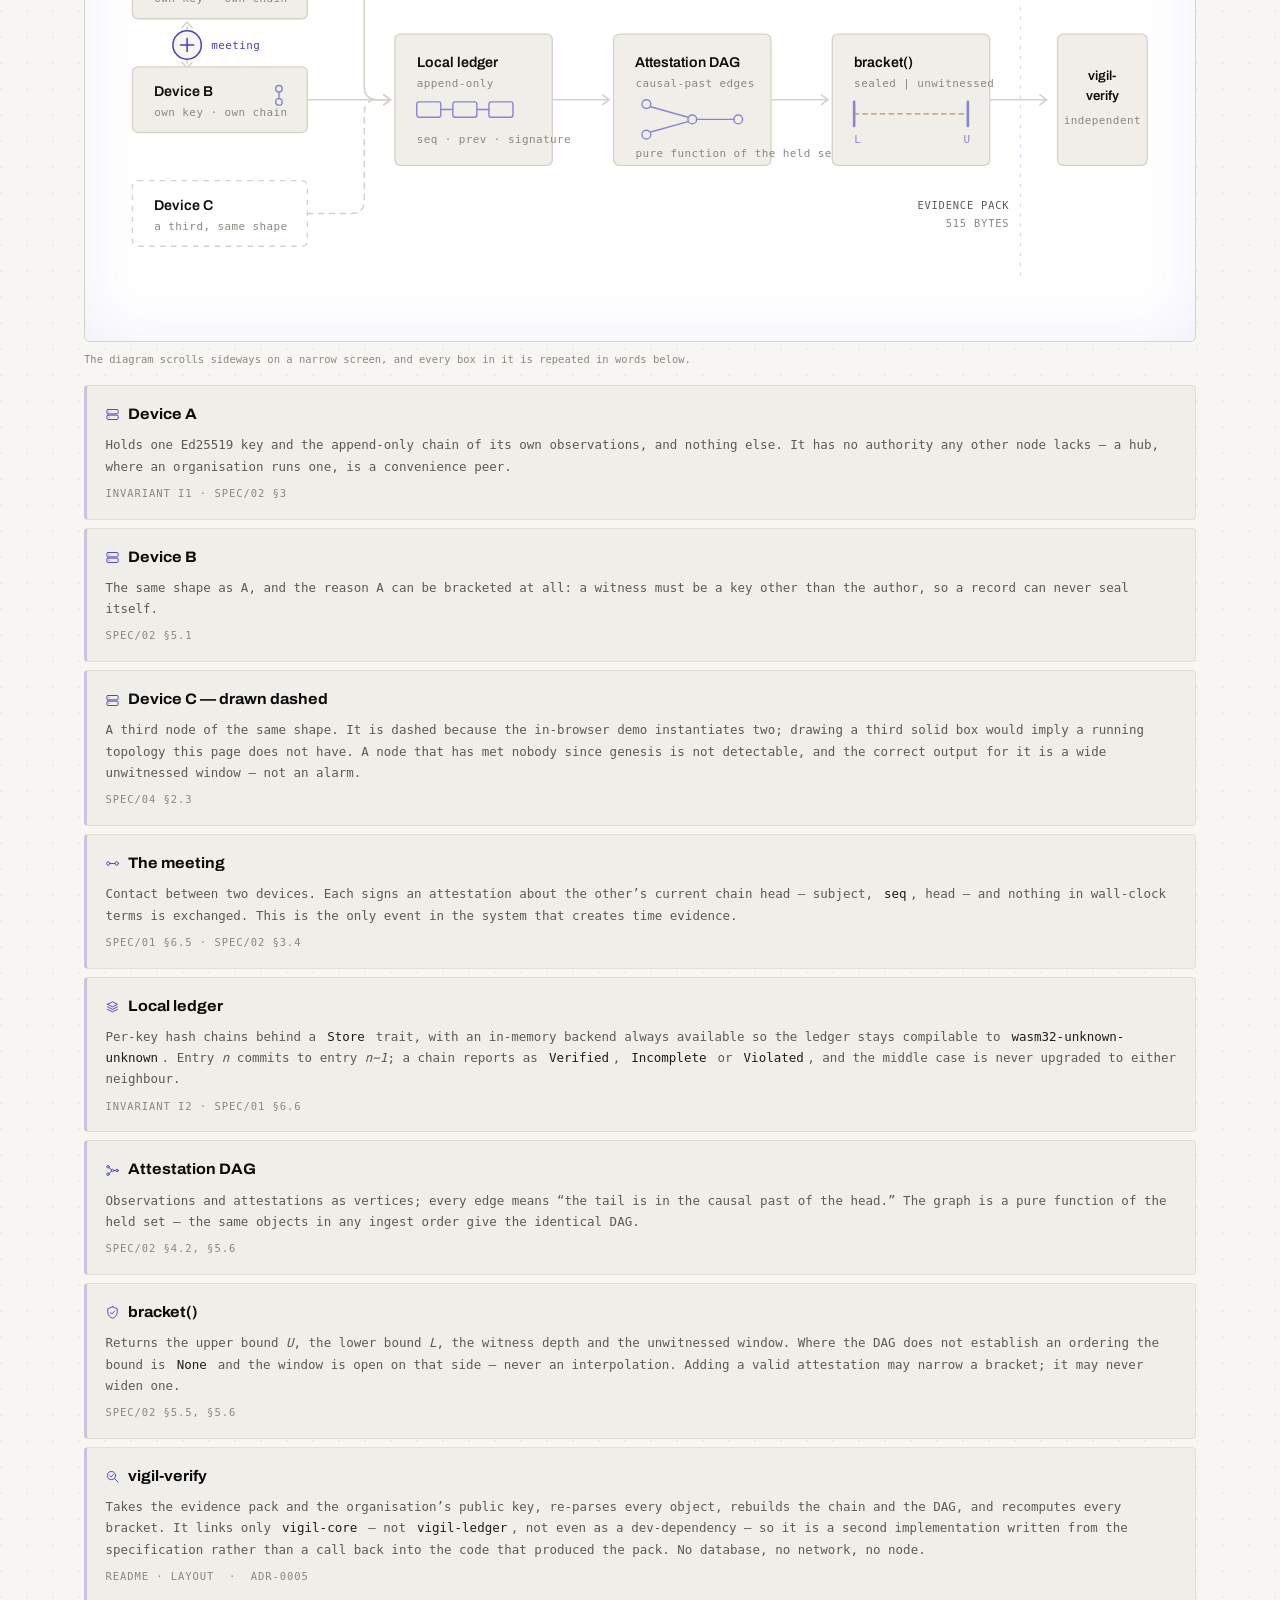
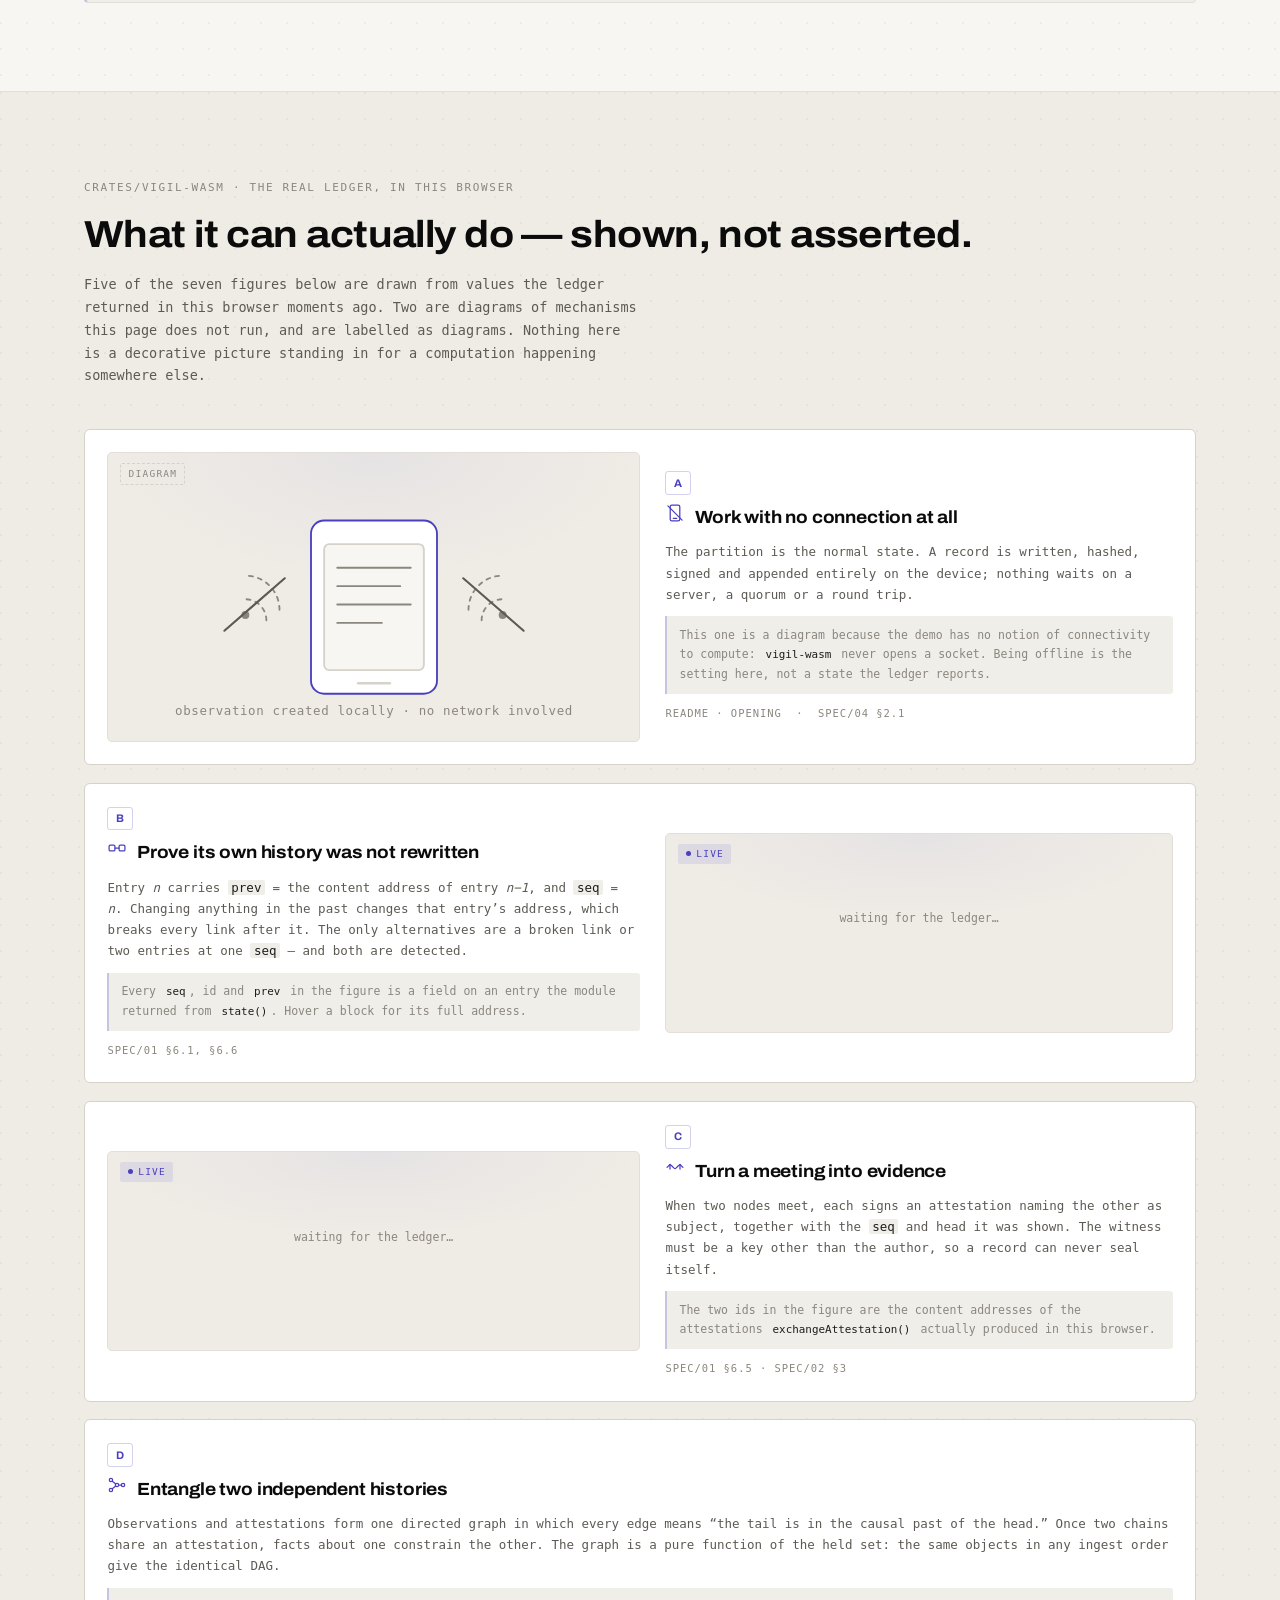
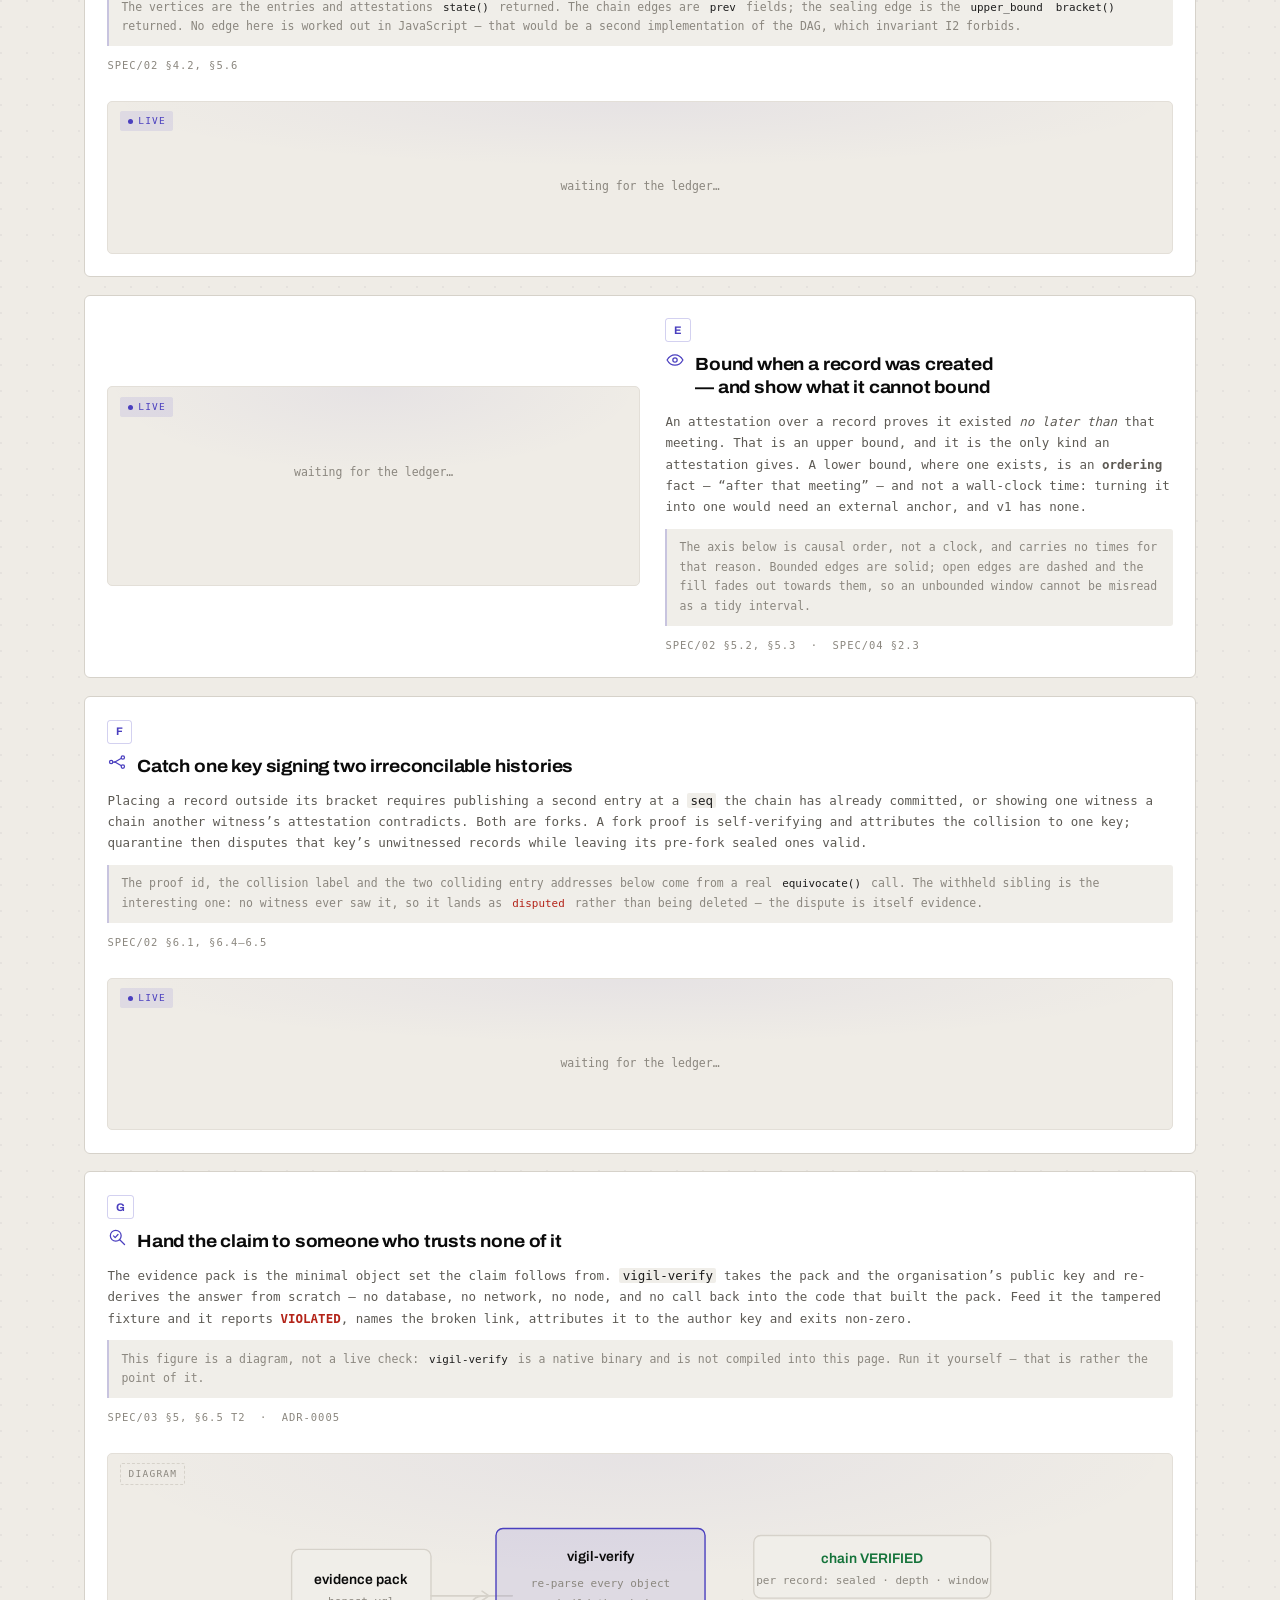
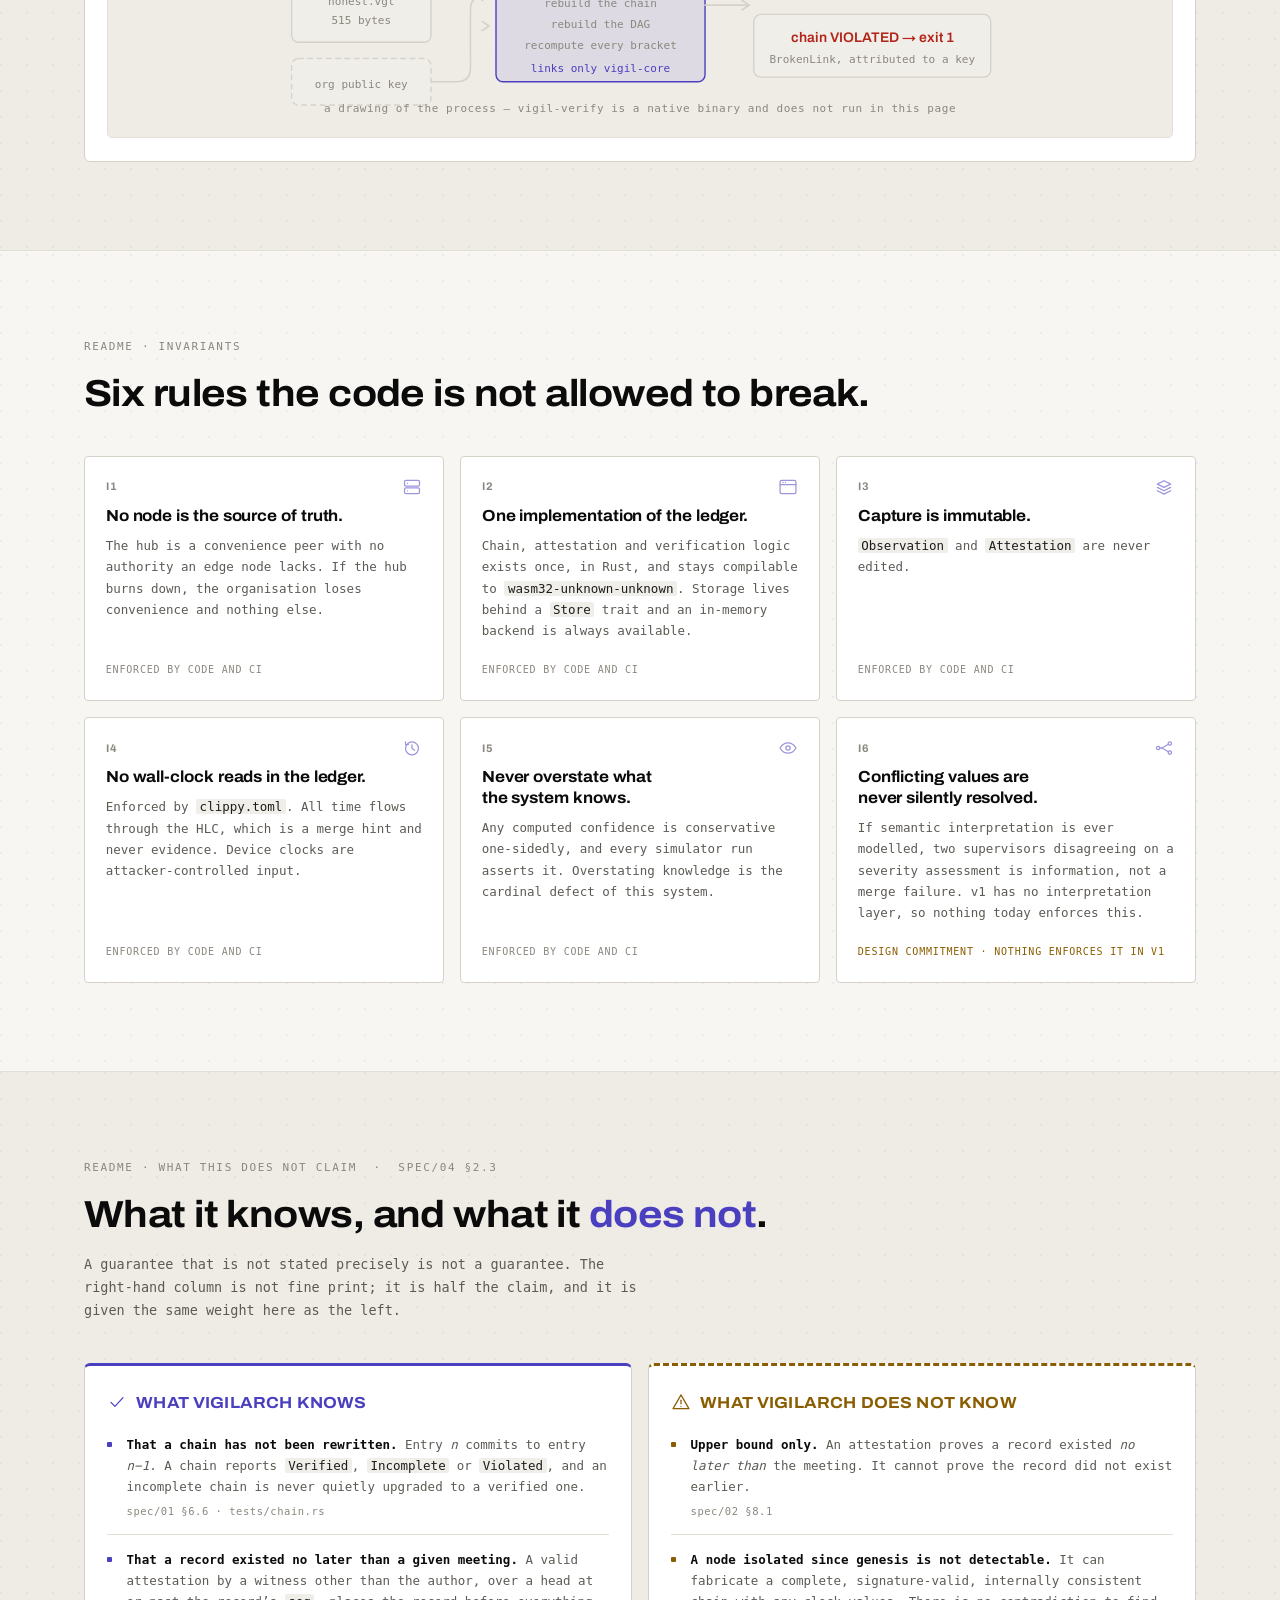
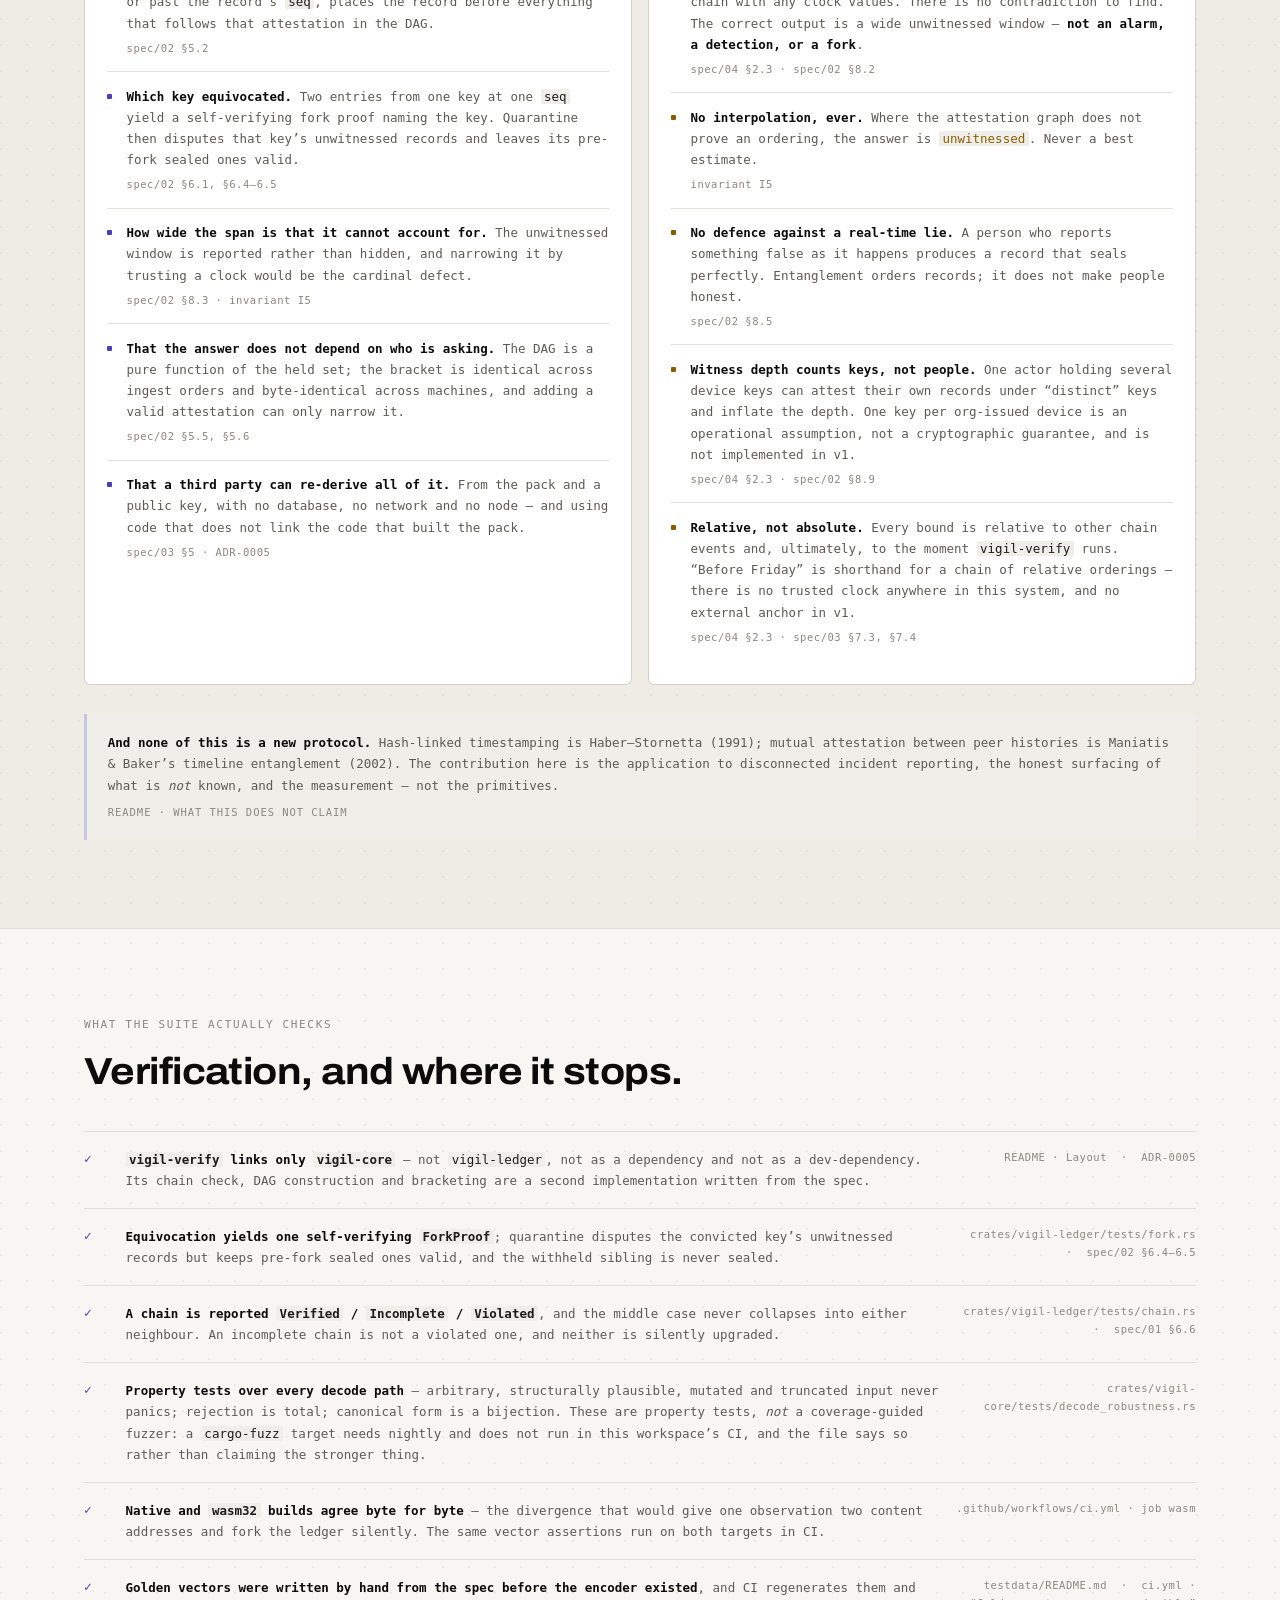
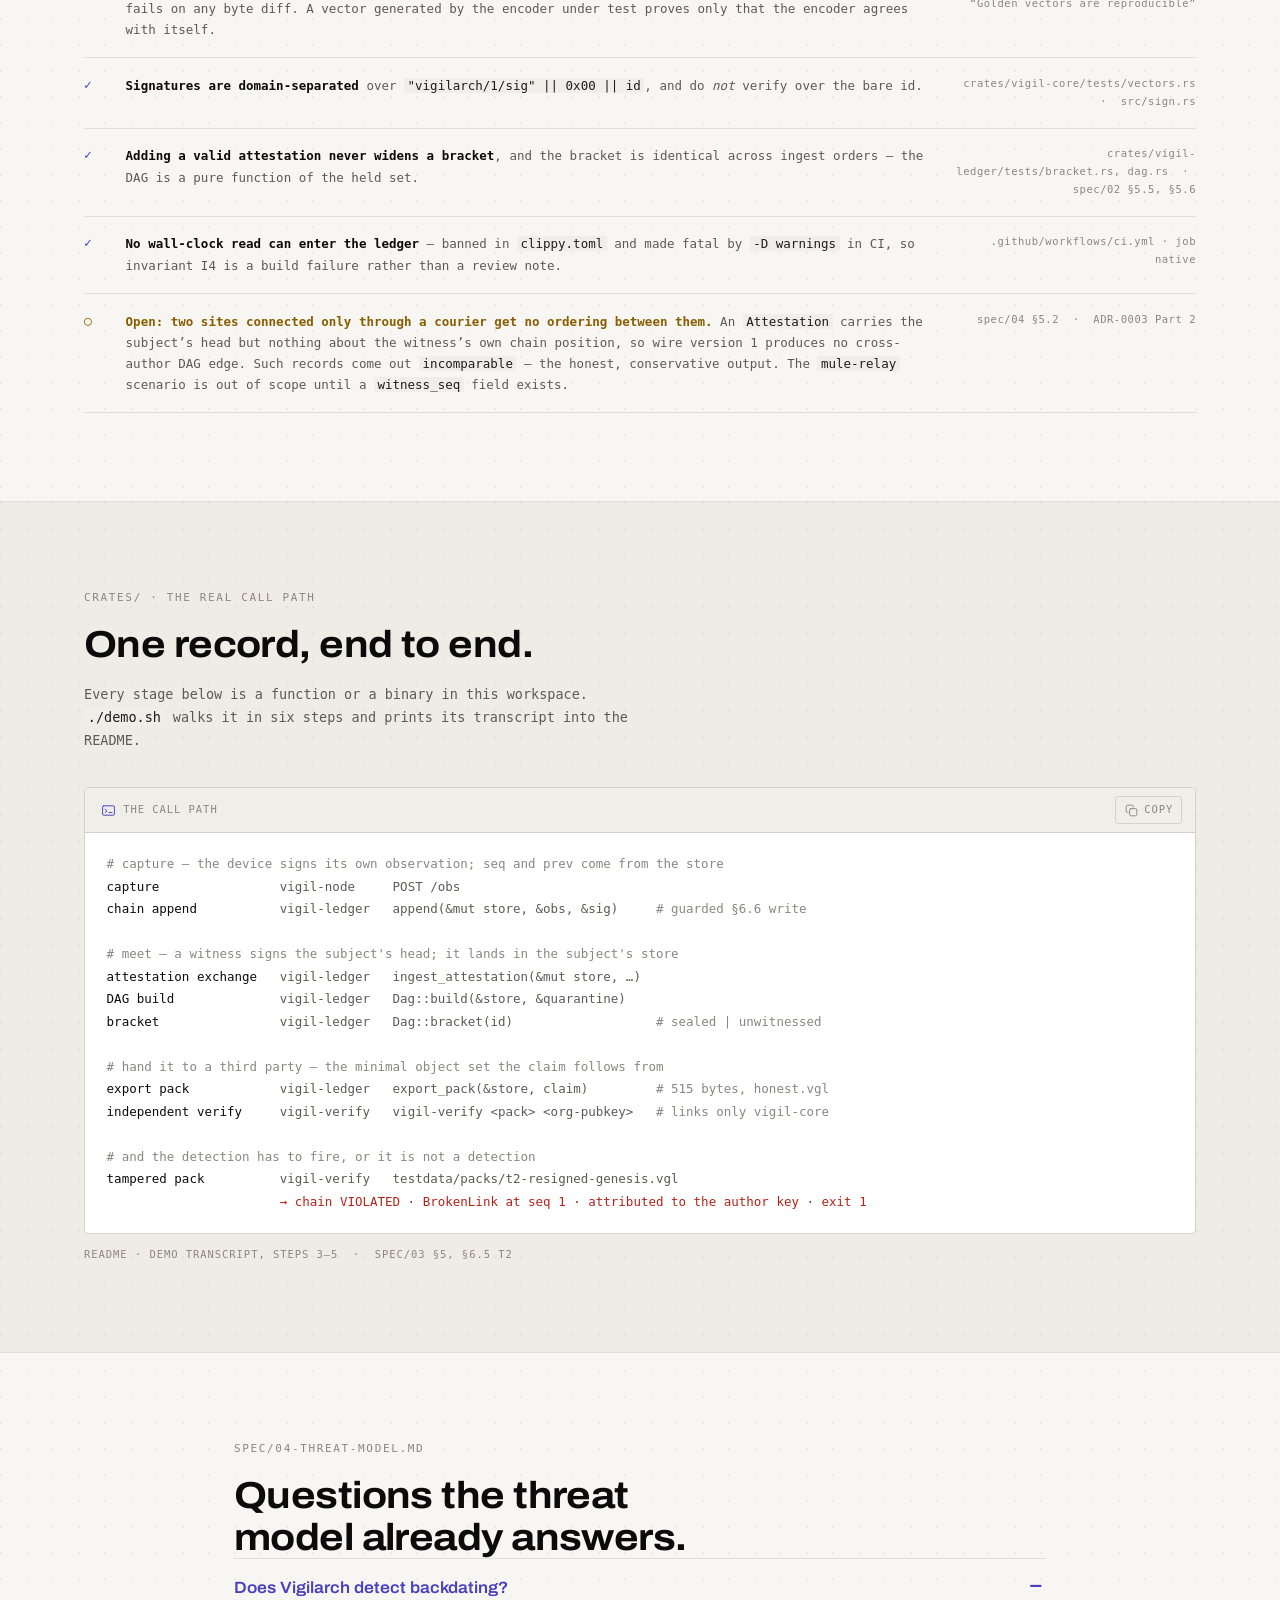
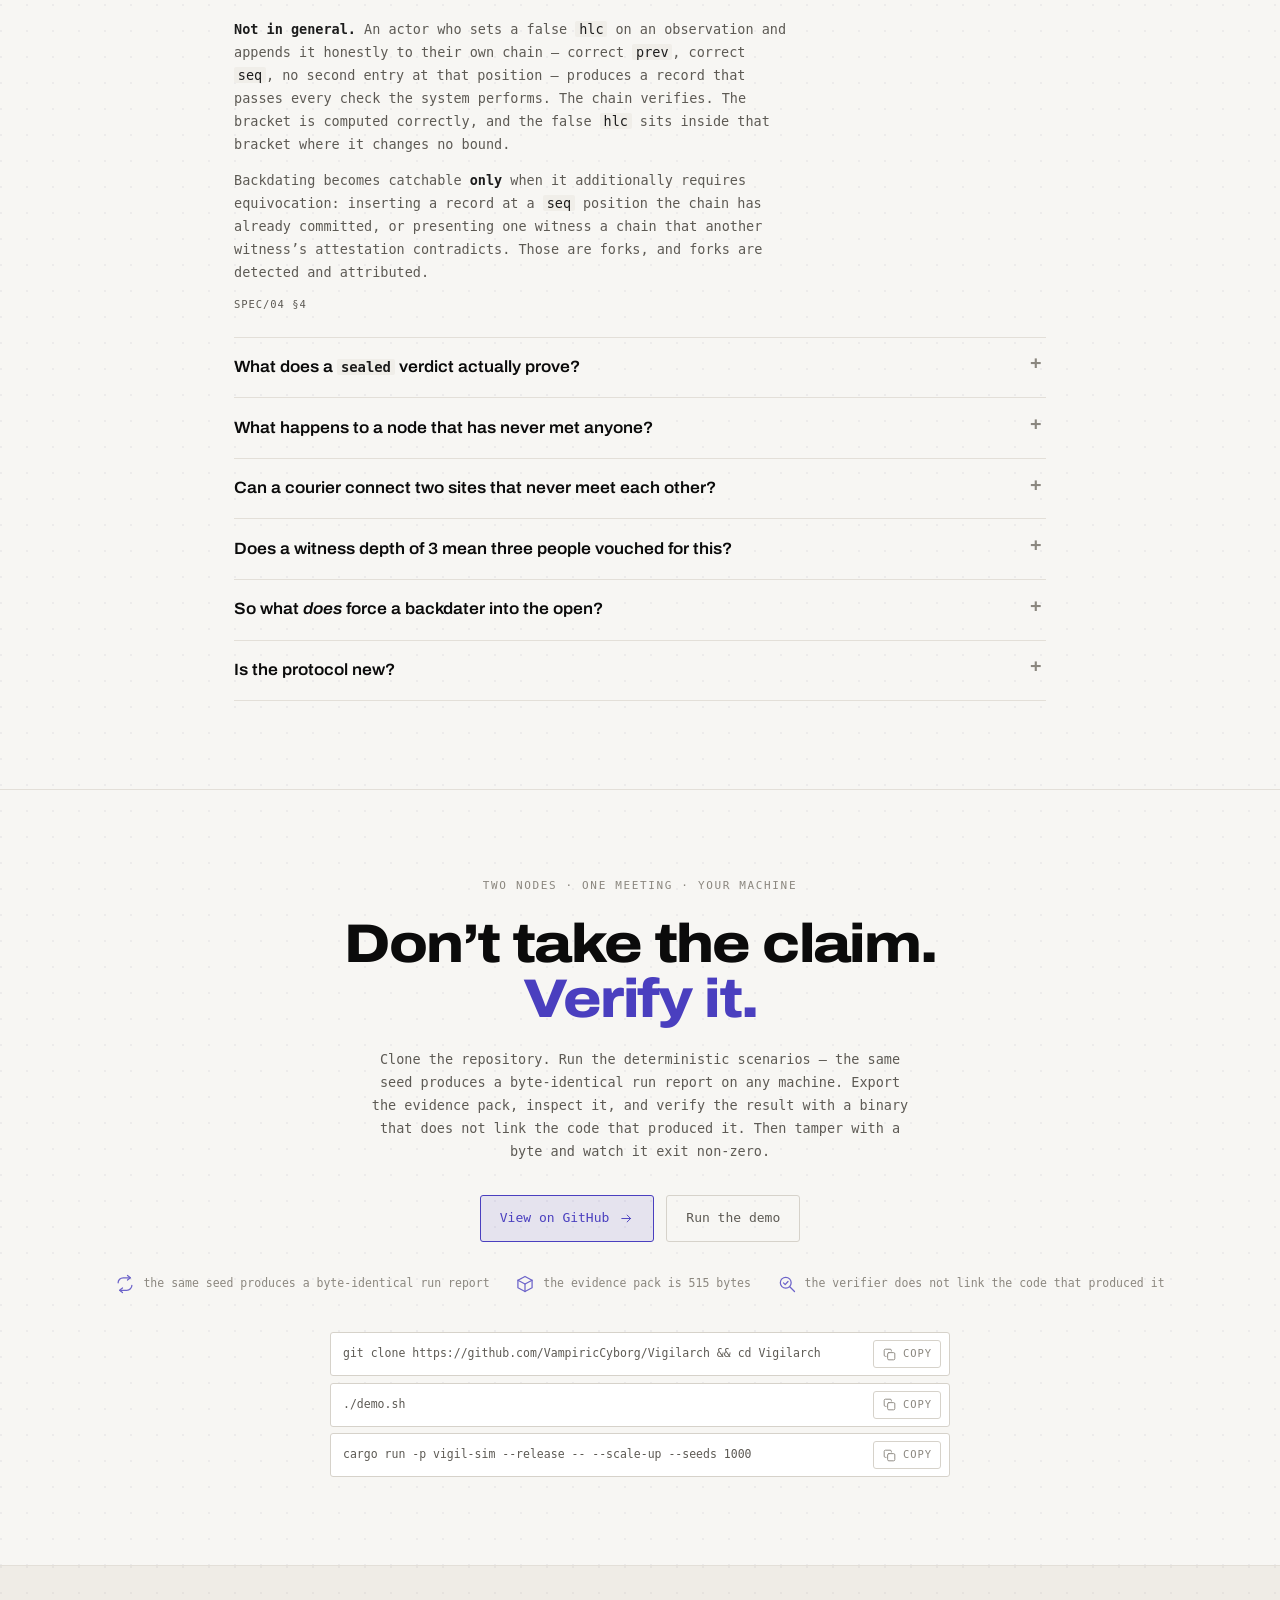
==== commit 8aeff391: "chore: dual-license MIT OR Apache-2.0 Add LICENSE-MIT and LICENSE-APACHE at the repo root (© 2026 Ma" ====
--- a/web/index.html
+++ b/web/index.html
@@ -5,7 +5,7 @@
 <meta name="viewport" content="width=device-width, initial-scale=1">
 <title>Vigilarch</title>
 <meta name="description" content="An append-only incident ledger that can defend when a record was created, with no server, no consensus, and no trusted clock.">
-<link rel="icon" href="data:image/svg+xml,%3Csvg xmlns='http://www.w3.org/2000/svg' viewBox='0 0 26 14'%3E%3Cg stroke='%238d8bf7' fill='none'%3E%3Cpath d='M1.5 1v12' stroke-width='2'/%3E%3Cpath d='M3 7h20' stroke-width='1.2' stroke-dasharray='3 2.5' opacity='.6'/%3E%3Cpath d='M24.5 1v12' stroke-width='2'/%3E%3C/g%3E%3C/svg%3E">
+<link rel="icon" href="data:image/svg+xml,%3Csvg xmlns='http://www.w3.org/2000/svg' viewBox='0 0 26 14'%3E%3Cg stroke='%23a878ff' fill='none'%3E%3Cpath d='M1.5 1v12' stroke-width='2'/%3E%3Cpath d='M3 7h20' stroke-width='1.2' stroke-dasharray='3 2.5' opacity='.6'/%3E%3Cpath d='M24.5 1v12' stroke-width='2'/%3E%3C/g%3E%3C/svg%3E">
 <link rel="preconnect" href="https://fonts.googleapis.com">
 <link rel="preconnect" href="https://fonts.gstatic.com" crossorigin>
 <link rel="stylesheet" href="https://fonts.googleapis.com/css2?family=Archivo:wdth,wght@100..125,400..800&display=swap">
@@ -22,7 +22,99 @@
      rounded, or written to sound better than the source. Where the source says a
      thing is NOT done — the licence, the mule-relay gap, the absence of a
      coverage-guided fuzzer — this page says so too.
+
+     A SECOND RULE, for the figures added in the visual pass. A figure driven by
+     the WebAssembly ledger carries a LIVE badge, and its values are written into
+     empty markup by landing.js out of returned data — there is no id, bound,
+     depth or verdict typed into this file. A figure that draws a mechanism
+     rather than computing one carries a DIAGRAM badge. The two badges look
+     different and neither is ever omitted. Nothing here is dressed up to look
+     computed when it is not.
      ========================================================================== -->
+
+<!-- ==========================================================================
+     ICON SET — hand-authored on one 24×24 line grid; no icon package, which is
+     the same constraint that keeps deployment to "copy static files". Stroke,
+     width and joins are set in CSS on `.ic` and inherit through <use>, so a
+     symbol below is geometry and nothing else. Every symbol here is used.
+     ========================================================================== -->
+<svg class="sprite" aria-hidden="true" focusable="false" width="0" height="0">
+  <defs>
+    <symbol id="i-ledger" viewBox="0 0 24 24"><!-- append-only ledger: stacked layers -->
+      <path d="M4 8.5 12 4.5l8 4-8 4-8-4Z"/><path d="M4 12.5 12 16.5l8-4"/><path d="M4 16.5 12 20.5l8-4"/>
+    </symbol>
+    <symbol id="i-chain" viewBox="0 0 24 24"><!-- hash chain: two blocks and the link -->
+      <rect x="2.5" y="8.5" width="7" height="7" rx="1.5"/><rect x="14.5" y="8.5" width="7" height="7" rx="1.5"/><path d="M9.5 12h5"/>
+    </symbol>
+    <symbol id="i-key" viewBox="0 0 24 24"><!-- signature / Ed25519 -->
+      <circle cx="7.5" cy="12" r="3.75"/><path d="M11.25 12H21"/><path d="M17.5 12v3.2"/><path d="M20 12v2.4"/>
+    </symbol>
+    <symbol id="i-node" viewBox="0 0 24 24"><!-- a node -->
+      <rect x="3" y="4" width="18" height="7" rx="1.75"/><rect x="3" y="13" width="18" height="7" rx="1.75"/><path d="M6.5 7.5h.01M6.5 16.5h.01"/>
+    </symbol>
+    <symbol id="i-offline" viewBox="0 0 24 24"><!-- a device with the link cut -->
+      <rect x="6.25" y="2.5" width="11.5" height="19" rx="2"/><path d="M10 18.5h4"/><path d="M3.5 3.5 20.5 20.5"/>
+    </symbol>
+    <symbol id="i-handshake" viewBox="0 0 24 24"><!-- attestation: a clasp -->
+      <path d="M2.5 12.5 6 9l3 2.5"/><path d="M21.5 12.5 18 9l-3 2.5"/>
+      <path d="M9 11.5l1.9 1.9a1.6 1.6 0 0 0 2.2 0L15 11.5"/><path d="M6 9v5.5"/><path d="M18 9v5.5"/>
+    </symbol>
+    <symbol id="i-meet" viewBox="0 0 24 24"><!-- two nodes in contact -->
+      <circle cx="5.25" cy="12" r="2.75"/><circle cx="18.75" cy="12" r="2.75"/><path d="M8 12h8"/>
+    </symbol>
+    <symbol id="i-dag" viewBox="0 0 24 24"><!-- vertices and directed edges -->
+      <circle cx="4.75" cy="6" r="2"/><circle cx="4.75" cy="18" r="2"/><circle cx="12" cy="12" r="2"/><circle cx="19.25" cy="12" r="2"/>
+      <path d="M6.4 7.4 10.4 10.7"/><path d="M6.4 16.6 10.4 13.3"/><path d="M14 12h3.25"/>
+    </symbol>
+    <symbol id="i-shield" viewBox="0 0 24 24"><!-- verification -->
+      <path d="M12 2.75 4.5 6v6c0 4.4 3.1 7.6 7.5 9.25C16.4 19.6 19.5 16.4 19.5 12V6L12 2.75Z"/>
+      <path d="M8.75 12.1 11 14.4l4.4-4.7"/>
+    </symbol>
+    <symbol id="i-alert" viewBox="0 0 24 24"><!-- tampering -->
+      <path d="M12 3.5 21.5 20H2.5L12 3.5Z"/><path d="M12 9.75v4.4"/><path d="M12 17.2h.01"/>
+    </symbol>
+    <symbol id="i-fork" viewBox="0 0 24 24"><!-- one history splitting into two -->
+      <circle cx="5" cy="12" r="2"/><circle cx="19" cy="6.5" r="2"/><circle cx="19" cy="17.5" r="2"/>
+      <path d="M7 12h2.5"/><path d="M9.5 12 17.3 7.4"/><path d="M9.5 12 17.3 16.6"/>
+    </symbol>
+    <symbol id="i-eye" viewBox="0 0 24 24"><!-- what can and cannot be seen -->
+      <path d="M2.5 12S6 5.75 12 5.75 21.5 12 21.5 12 18 18.25 12 18.25 2.5 12 2.5 12Z"/><circle cx="12" cy="12" r="2.6"/>
+    </symbol>
+    <symbol id="i-terminal" viewBox="0 0 24 24"><!-- the simulator -->
+      <rect x="2.5" y="4.5" width="19" height="15" rx="2"/><path d="M6.75 10 9.75 12.5 6.75 15"/><path d="M12.75 15.25h5"/>
+    </symbol>
+    <symbol id="i-repeat" viewBox="0 0 24 24"><!-- deterministic: the same run again -->
+      <path d="M3.75 10.5A6 6 0 0 1 9.75 4.5H18"/><path d="M15 1.75 18.5 4.5 15 7.25"/>
+      <path d="M20.25 13.5a6 6 0 0 1-6 6H6"/><path d="M9 16.75 5.5 19.5 9 22.25"/>
+    </symbol>
+    <symbol id="i-browser" viewBox="0 0 24 24"><!-- WASM, in the browser -->
+      <rect x="2.5" y="4" width="19" height="16" rx="2"/><path d="M2.5 9h19"/><path d="M6 6.5h.01M9 6.5h.01"/>
+    </symbol>
+    <symbol id="i-hash" viewBox="0 0 24 24"><!-- BLAKE3 content address -->
+      <path d="M9.75 3.5 7.75 20.5"/><path d="M16.75 3.5 14.75 20.5"/><path d="M4.25 8.75h16"/><path d="M3.5 15.25h16"/>
+    </symbol>
+    <symbol id="i-lens" viewBox="0 0 24 24"><!-- the independent verifier -->
+      <circle cx="10.5" cy="10.5" r="6.5"/><path d="M15.3 15.3 21 21"/><path d="M7.8 10.7 9.8 12.7 13.2 9"/>
+    </symbol>
+    <symbol id="i-clock" viewBox="0 0 24 24"><!-- a settable clock -->
+      <circle cx="12" cy="12.5" r="7.75"/><path d="M12 8.25v4.4l3.1 2.1"/><path d="M4.25 4.5V8h3.5"/>
+    </symbol>
+    <symbol id="i-sites" viewBox="0 0 24 24"><!-- two sites with nothing between them -->
+      <circle cx="4.75" cy="6.5" r="2"/><circle cx="4.75" cy="17.5" r="2"/><path d="M4.75 8.5v7"/>
+      <circle cx="19.25" cy="6.5" r="2"/><circle cx="19.25" cy="17.5" r="2"/><path d="M19.25 8.5v7"/>
+      <path d="M8 12h2.25M13.75 12H16" stroke-dasharray="2 2.2"/>
+    </symbol>
+    <symbol id="i-pack" viewBox="0 0 24 24"><!-- the evidence pack -->
+      <path d="M3.5 7.5 12 3l8.5 4.5v9L12 21l-8.5-4.5v-9Z"/><path d="M3.5 7.5 12 12l8.5-4.5"/><path d="M12 12v9"/>
+    </symbol>
+    <symbol id="i-arrow" viewBox="0 0 24 24"><path d="M4.5 12h14"/><path d="M13 6.5 18.5 12 13 17.5"/></symbol>
+    <symbol id="i-copy" viewBox="0 0 24 24">
+      <rect x="9" y="9" width="11.5" height="11.5" rx="2"/>
+      <path d="M15 6.5v-1a2 2 0 0 0-2-2H5.5a2 2 0 0 0-2 2V13a2 2 0 0 0 2 2h1"/>
+    </symbol>
+    <symbol id="i-check" viewBox="0 0 24 24"><path d="M4.75 12.5 9.5 17.25 19.25 6.75"/></symbol>
+  </defs>
+</svg>
 
 <header class="sitenav">
   <div class="sitenav-inner">
@@ -58,8 +150,11 @@
      TICKER — status badges, each traceable to one line in the repository.
        CI gates ................ .github/workflows/ci.yml (jobs `native`, `wasm`)
        seeds, scenarios, runs .. README.md "Measured results" (verbatim stdout)
-       149 / 13 tests .......... README.md "What exists today", closing paragraph
+       158 tests ............... `cargo test --workspace`, summed across targets
+       13 re-run under wasm32 .. `cargo test -p vigil-core --target wasm32-wasip1
+                                 --test vectors`, which is the `wasm` CI job
        6 golden vectors ........ crates/vigil-core/tests/vectors.rs, const VECTORS
+       6 pack fixtures ......... testdata/packs/*.vgl
        4 specs ................. spec/01..04
        5 ADRs .................. docs/adr/0001..0005
        515 bytes / exit 1 ...... README.md Demo transcript, steps 3 and 5
@@ -70,10 +165,11 @@
     <span class="tick"><b>1000</b> seeds &times; <b>3</b> scenarios</span>
     <span class="tick tick-ok"><b>3000 / 3000</b> runs PASS</span>
     <span class="tick"><b>0</b> failing seeds</span>
-    <span class="tick"><b>149</b> tests native</span>
+    <span class="tick"><b>158</b> tests native</span>
     <span class="tick"><b>13</b> re-run under wasm32-wasip1</span>
     <span class="tick">wasm32-unknown-unknown compiled</span>
     <span class="tick"><b>6</b> golden vectors</span>
+    <span class="tick"><b>6</b> export-pack fixtures</span>
     <span class="tick"><b>4</b> specs &middot; <b>5</b> ADRs</span>
     <span class="tick">evidence pack <b>515</b> bytes</span>
     <span class="tick">tamper &rarr; exit <b>1</b></span>
@@ -90,12 +186,59 @@
      against spec/02 §5.2 before use: the sealing theorem grants an UPPER bound
      from a meeting and nothing more, so the headline is only accurate because
      the one-sidedness is stated in the sentence directly beneath it, which it
-     is. Madhav — if you would rather the headline itself carried the one-sided
-     bound, say so and I will swap it; I judged the deck sufficient because it is
-     the very next line and the hero card demonstrates it live.
-     Deck sentence: README.md lines 3–4, verbatim.
+     is, and because the live card demonstrates it rather than asserting it.
+
+     The backdrop is a hand-authored lattice: independent points, the edges that
+     never formed drawn faint, and the two histories plus the one meeting that
+     entangles them drawn lit. Decoration, but decoration about the subject. It
+     is aria-hidden; nothing is said there that is not also said in text.
      ========================================================================== -->
 <section class="hero" id="top">
+  <div class="hero-field" aria-hidden="true">
+    <svg class="lattice" viewBox="0 0 1200 620" preserveAspectRatio="xMidYMid slice" fill="none">
+      <defs>
+        <radialGradient id="lat-fade" cx="50%" cy="42%" r="62%">
+          <stop offset="0%"   stop-color="var(--accent)" stop-opacity=".5"/>
+          <stop offset="55%"  stop-color="var(--accent)" stop-opacity=".15"/>
+          <stop offset="100%" stop-color="var(--accent)" stop-opacity="0"/>
+        </radialGradient>
+        <linearGradient id="lat-edge" x1="480" y1="310" x2="660" y2="470" gradientUnits="userSpaceOnUse">
+          <stop offset="0%"   stop-color="var(--accent)" stop-opacity=".1"/>
+          <stop offset="50%"  stop-color="var(--accent)" stop-opacity=".9"/>
+          <stop offset="100%" stop-color="var(--accent)" stop-opacity=".1"/>
+        </linearGradient>
+      </defs>
+
+      <g class="lat-quiet" stroke="url(#lat-fade)" stroke-width="1">
+        <path d="M120 150h900M120 310h900M120 470h900"/>
+        <path d="M120 150v320M300 150v320M480 150v320M660 150v320M840 150v320M1020 150v320"/>
+      </g>
+      <g class="lat-dots" fill="url(#lat-fade)">
+        <circle cx="120" cy="150" r="2.5"/><circle cx="300" cy="150" r="2.5"/><circle cx="480" cy="150" r="2.5"/>
+        <circle cx="660" cy="150" r="2.5"/><circle cx="840" cy="150" r="2.5"/><circle cx="1020" cy="150" r="2.5"/>
+        <circle cx="120" cy="310" r="2.5"/><circle cx="300" cy="310" r="2.5"/><circle cx="480" cy="310" r="2.5"/>
+        <circle cx="660" cy="310" r="2.5"/><circle cx="840" cy="310" r="2.5"/><circle cx="1020" cy="310" r="2.5"/>
+        <circle cx="120" cy="470" r="2.5"/><circle cx="300" cy="470" r="2.5"/><circle cx="480" cy="470" r="2.5"/>
+        <circle cx="660" cy="470" r="2.5"/><circle cx="840" cy="470" r="2.5"/><circle cx="1020" cy="470" r="2.5"/>
+      </g>
+
+      <!-- Two chains, and the single meeting that entangles them. The record
+           nodes are drawn on the chains so a line reads as a run of entries
+           rather than as a rule ruled across the page. -->
+      <g>
+        <path class="lat-chain" d="M300 310h360" stroke="var(--accent)" stroke-width="1.5" stroke-opacity=".38"/>
+        <path class="lat-chain lat-chain-2" d="M480 470h360" stroke="var(--accent)" stroke-width="1.5" stroke-opacity=".3"/>
+        <g class="lat-rec" fill="var(--accent)">
+          <circle cx="300" cy="310" r="3.2"/><circle cx="480" cy="310" r="3.2"/><circle cx="660" cy="310" r="3.2"/>
+          <circle cx="480" cy="470" r="3.2"/><circle cx="660" cy="470" r="3.2"/><circle cx="840" cy="470" r="3.2"/>
+        </g>
+        <path class="lat-meet" d="M480 310 660 470" stroke="url(#lat-edge)" stroke-width="2"/>
+        <circle class="lat-pulse" cx="480" cy="310" r="5" fill="var(--accent)"/>
+        <circle class="lat-pulse lat-pulse-2" cx="660" cy="470" r="5" fill="var(--accent)"/>
+      </g>
+    </svg>
+  </div>
+
   <div class="hero-copy">
     <p class="eyebrow">append-only incident ledger &middot; no server &middot; no consensus &middot; no trusted clock</p>
     <h1>A meeting is<br>the proof of time.</h1>
@@ -111,7 +254,7 @@
       <span class="cite">spec/02 §5.2, §8.1</span>
     </p>
     <div class="cta-row">
-      <a class="btn-primary btn-lg" href="./demo.html">Run the demo</a>
+      <a class="btn-primary btn-lg" href="./demo.html">Run the demo<svg class="ic ic-sm sweep" aria-hidden="true"><use href="#i-arrow"/></svg></a>
       <a class="btn-ghost btn-lg" href="https://github.com/VampiricCyborg/Vigilarch">View on GitHub</a>
     </div>
     <p class="hero-foot">
@@ -125,7 +268,7 @@
        LIVE DATA CARD — the centrepiece.
        Every value inside is returned by `crates/vigil-wasm` compiled to
        wasm32-unknown-unknown and running in the visitor's browser. landing.js
-       drives a five-call canned run and prints what comes back. There is no
+       drives one fixed canned run and prints what comes back. There is no
        hardcoded id, bound, depth or verdict in this file or in landing.js: the
        card is empty markup until the module answers, and says so if it cannot.
        ======================================================================== -->
@@ -139,7 +282,7 @@
 
     <div class="lc-body" id="lc-body">
       <p class="lc-boot">
-        Running a five-call canned scenario against the real ledger. Nothing on this card is written
+        Running one fixed canned scenario against the real ledger. Nothing on this card is written
         into the page — every value below comes back from the module.
       </p>
     </div>
@@ -153,25 +296,80 @@
 </section>
 
 <!-- ==========================================================================
-     STAT STRIP — README.md "Measured results" only. That section's verbatim
-     stdout is:
-       scale-up: seeds=0..1000 scenarios=3
-       minimal           pass=1000 fail=0
-       equivocation      pass=1000 fail=0
-       sealing-ablation  pass=1000 fail=0
-       scale-up: PASS 3000/3000 runs in 7.274s
-     The 7.274s is deliberately NOT a stat tile: the README says it "varies run
-     to run and is not a benchmark", so it appears as a caption, in those words.
+     STAT STRIP — README.md "Measured results", plus counts re-derived from the
+     repository at the time of writing rather than copied from prose:
+
+       1000 / 3 / 3000 / 0   README "Measured results", verbatim stdout
+       158 tests             `cargo test --workspace`, summed across targets
+       13 vector assertions  `cargo test -p vigil-core --test vectors`, the set
+                             the wasm CI job re-runs under wasm32-wasip1
+       6 golden vectors      const VECTORS in crates/vigil-core/tests/vectors.rs
+       6 pack fixtures       testdata/packs/*.vgl
+       4 specs / 5 ADRs      spec/ and docs/adr/ directory listings
+       515 bytes             README Demo transcript, step 3
+
+     The scale-up runner also prints `in 7.274s`. It is deliberately NOT a stat
+     tile: the README says it "varies run to run and is not a benchmark", so it
+     appears as a caption, in those words.
      ========================================================================== -->
 <section class="stats" aria-label="Measured results">
   <div class="measure">
     <p class="eyebrow">README &middot; measured results &middot; one command, clean checkout</p>
+    <h2 class="band-h">Numbers, and where each one came from.</h2>
+
     <div class="stat-grid">
-      <div class="stat"><span class="num" data-count="1000">1000</span><span class="lbl">seeds per scenario</span></div>
-      <div class="stat"><span class="num" data-count="3">3</span><span class="lbl">scenarios, each run once per seed</span></div>
-      <div class="stat"><span class="num" data-count="3000">3000</span><span class="lbl">of 3000 runs passed</span></div>
-      <div class="stat"><span class="num" data-count="0">0</span><span class="lbl">failing seeds</span></div>
+      <div class="stat">
+        <span class="num" data-count="1000">1000</span>
+        <span class="lbl">seeds per scenario</span>
+        <span class="why">Every <code>(scenario, seed)</code> pair drives the real ledger once.<b>README &middot; measured results</b></span>
+      </div>
+      <div class="stat">
+        <span class="num" data-count="3">3</span>
+        <span class="lbl">scenarios, each run once per seed</span>
+        <span class="why"><code>minimal</code>, <code>equivocation</code>, <code>sealing-ablation</code>.<b>README &middot; measured results</b></span>
+      </div>
+      <div class="stat ok">
+        <span class="num" data-count="3000">3000</span>
+        <span class="lbl">of 3000 runs passed</span>
+        <span class="why">The runner asserts <code>pass + fail</code> equals the seed count before printing anything.<b>README &middot; measured results</b></span>
+      </div>
+      <div class="stat">
+        <span class="num" data-count="0">0</span>
+        <span class="lbl">failing seeds</span>
+        <span class="why">Individual failing seeds are kept, not just a counter, and named on exit.<b>README &middot; measured results</b></span>
+      </div>
+      <div class="stat">
+        <span class="num" data-count="158">158</span>
+        <span class="lbl">tests, <code>cargo test --workspace</code></span>
+        <span class="why">Summed across every target in the workspace.<b>counted from the suite</b></span>
+      </div>
+      <div class="stat">
+        <span class="num" data-count="13">13</span>
+        <span class="lbl">of them re-run under <code>wasm32-wasip1</code></span>
+        <span class="why">The vector assertions, re-run under wasmtime in CI. A native-only run cannot see an encoding divergence.<b>ci.yml &middot; job wasm</b></span>
+      </div>
+      <div class="stat">
+        <span class="num" data-count="6">6</span>
+        <span class="lbl">golden vectors, hand-written first</span>
+        <span class="why">CI regenerates them and fails on any byte diff.<b>tests/vectors.rs &middot; const VECTORS</b></span>
+      </div>
+      <div class="stat">
+        <span class="num" data-count="6">6</span>
+        <span class="lbl">export-pack fixtures, three of them tampered</span>
+        <span class="why">Honest, earliest-held, fork-witness, and T1–T3.<b>testdata/packs/*.vgl</b></span>
+      </div>
+      <div class="stat">
+        <span class="num"><span data-count="4">4</span> / <span data-count="5">5</span></span>
+        <span class="lbl">specifications / decision records</span>
+        <span class="why">Written before or with the code they describe; a spec change needs an ADR.<b>spec/ &middot; docs/adr/</b></span>
+      </div>
+      <div class="stat">
+        <span class="num" data-count="515">515</span>
+        <span class="lbl">bytes in the exported evidence pack</span>
+        <span class="why">The minimal object set the claim follows from — <code>honest.vgl</code>.<b>README &middot; demo transcript, step 3</b></span>
+      </div>
     </div>
+
     <p class="stats-cap">
       <code>cargo run -p vigil-sim --release -- --scale-up --seeds 1000</code>. The runner also
       prints <code>in 7.274s</code>, a monotonic diagnostic to catch an algorithmic regression; it
@@ -183,13 +381,197 @@
 </section>
 
 <!-- ==========================================================================
-     HOW IT WORKS — four steps that are a real sequence (each provably precedes
-     the next), which is what earns the numbering. Sources per step in-line.
+     WHY THIS EXISTS — four problems, each one stated by a source in this
+     repository and none of them carrying a statistic, because this project has
+     no field data and inventing one would be the exact failure it is about.
+
+       1 capture loss ......... README opening; spec/04 §2.3 (a genesis-isolated
+                                node has no contradiction to find)
+       2 weak time evidence ... invariant I4 — device clocks are
+                                attacker-controlled input; spec/02 §5.4
+       3 epistemic dishonesty . invariant I5 — overstating knowledge is the
+                                cardinal defect; spec/02 §8.3
+       4 cross-site isolation . spec/04 §5.2 and ADR-0003 Part 2 — the open
+                                mule-relay gap, stated as an open gap
      ========================================================================== -->
-<section class="band" id="how">
+<section class="band" id="why">
+  <div class="measure">
+    <p class="eyebrow">the problem &middot; sourced, and deliberately without statistics</p>
+    <h2 class="band-h">Four things go wrong when the network is <em>usually</em> down.</h2>
+    <p class="band-lede">
+      Vigilarch starts from the premise that the partition is the normal state, not the failure
+      state. Each problem below is one this repository names in a specification or an invariant.
+      There are no field numbers here because there is no field: this is a public repository with a
+      self-contained demo, not a product.
+    </p>
+
+    <div class="prob-grid">
+      <article class="prob">
+        <span class="prob-ic"><svg class="ic" aria-hidden="true"><use href="#i-offline"/></svg></span>
+        <h3>Capture loss</h3>
+        <p>
+          A record written on a device with no connection has nothing outside itself vouching for
+          it. If it is lost, altered or simply never syncs, nothing anywhere contradicts the new
+          version.
+        </p>
+        <svg class="prob-fig" viewBox="0 0 200 64" fill="none" aria-hidden="true">
+          <rect class="pf-dev" x="8" y="16" width="30" height="32" rx="4"/>
+          <path class="pf-dash" d="M46 32h40" stroke-dasharray="4 5"/>
+          <path class="pf-dash" d="M94 32h40" stroke-dasharray="4 5"/>
+          <circle class="pf-void" cx="168" cy="32" r="13" stroke-dasharray="3 4"/>
+        </svg>
+        <span class="cite">README &middot; opening &nbsp;&middot;&nbsp; spec/04 §2.3</span>
+      </article>
+
+      <article class="prob">
+        <span class="prob-ic"><svg class="ic" aria-hidden="true"><use href="#i-clock"/></svg></span>
+        <h3>Weak time evidence</h3>
+        <p>
+          Offline systems record whatever the device clock said, and a device clock is a settable
+          field. Vigilarch treats it as attacker-controlled input: no wall-clock read may enter the
+          ledger at all, and <code>hlc</code> is a merge hint, never evidence.
+        </p>
+        <svg class="prob-fig" viewBox="0 0 200 64" fill="none" aria-hidden="true">
+          <circle class="pf-dial" cx="46" cy="32" r="20"/>
+          <path class="pf-hand" d="M46 32V19"/>
+          <path class="pf-hand pf-hand-b" d="M46 32l9 7"/>
+          <path class="pf-arrow" d="M78 32h84"/>
+          <path class="pf-arrow" d="M152 25l10 7-10 7"/>
+          <text class="pf-t" x="120" y="22" text-anchor="middle">settable</text>
+        </svg>
+        <span class="cite">invariant I4 &nbsp;&middot;&nbsp; clippy.toml</span>
+      </article>
+
+      <article class="prob">
+        <span class="prob-ic"><svg class="ic" aria-hidden="true"><use href="#i-eye"/></svg></span>
+        <h3>Epistemic dishonesty</h3>
+        <p>
+          A gap in the record looks identical to a quiet shift. A system that interpolates across it,
+          or reports a confident best estimate, has invented evidence. Vigilarch answers
+          <code class="k-unwit">unwitnessed</code> and shows the width of what it cannot account
+          for.
+        </p>
+        <svg class="prob-fig" viewBox="0 0 200 64" fill="none" aria-hidden="true">
+          <g class="pf-bars">
+            <rect x="10" y="30" width="9" height="20" rx="1.5"/>
+            <rect x="25" y="22" width="9" height="28" rx="1.5"/>
+            <rect x="40" y="34" width="9" height="16" rx="1.5"/>
+            <rect x="151" y="26" width="9" height="24" rx="1.5"/>
+            <rect x="166" y="32" width="9" height="18" rx="1.5"/>
+            <rect x="181" y="24" width="9" height="26" rx="1.5"/>
+          </g>
+          <rect class="pf-gap" x="58" y="14" width="84" height="36" rx="2" stroke-dasharray="4 4"/>
+          <text class="pf-t pf-t-warn" x="100" y="36" text-anchor="middle">unwitnessed</text>
+        </svg>
+        <span class="cite">invariant I5 &nbsp;&middot;&nbsp; spec/02 §8.3</span>
+      </article>
+
+      <article class="prob">
+        <span class="prob-ic"><svg class="ic" aria-hidden="true"><use href="#i-sites"/></svg></span>
+        <h3>Cross-site isolation</h3>
+        <p>
+          Two sites that never meet each other cannot order their records against one another, and
+          in wire version 1 a courier between them does not close that gap either. The honest output
+          is <code>incomparable</code> — which is what this repository reports, and says so as an
+          open item rather than a solved one.
+        </p>
+        <svg class="prob-fig" viewBox="0 0 200 64" fill="none" aria-hidden="true">
+          <g class="pf-site">
+            <circle cx="26" cy="20" r="6"/><circle cx="26" cy="44" r="6"/><path d="M26 26v12"/>
+            <circle cx="52" cy="32" r="6"/><path d="M32 24l14 5M32 40l14-5"/>
+          </g>
+          <g class="pf-site">
+            <circle cx="174" cy="20" r="6"/><circle cx="174" cy="44" r="6"/><path d="M174 26v12"/>
+            <circle cx="148" cy="32" r="6"/><path d="M168 24l-14 5M168 40l-14-5"/>
+          </g>
+          <path class="pf-dash" d="M62 32h76" stroke-dasharray="3 6"/>
+          <text class="pf-t pf-t-warn" x="100" y="24" text-anchor="middle">no edge</text>
+        </svg>
+        <span class="cite">spec/04 §5.2 &nbsp;&middot;&nbsp; ADR-0003 Part 2</span>
+      </article>
+    </div>
+  </div>
+</section>
+
+<!-- ==========================================================================
+     HOW IT WORKS
+     Two registers, in order. First the pipeline as a picture, with a real
+     artifact under each stage where the demo can produce one — those slots are
+     empty in this file and are written by landing.js from the same run that
+     drives the hero card. Then the four moves in prose, with per-step sources.
+
+     The SIGN stage is the one whose artifact is static rather than live: the
+     domain-separation tag is a constant in crates/vigil-core/src/sign.rs, not a
+     computed value, so it is printed as a constant and cited as one.
+     ========================================================================== -->
+<section class="band alt" id="how">
   <div class="measure">
     <p class="eyebrow">spec/04 §2.1 &middot; the mechanism, in brief</p>
-    <h2 class="band-h">Four moves, and none of them is a clock.</h2>
+    <h2 class="band-h">Eight stages, and none of them is a clock.</h2>
+    <p class="band-lede">
+      Hover or focus a stage to light it and its neighbours. Where a stage has a
+      <b class="k-live-i">live</b> value under it, that value came back from the ledger running in
+      this browser a moment ago — the same run the card at the top of the page printed.
+    </p>
+
+    <ol class="pipe" id="pipe">
+      <li class="pl" data-stage="observe">
+        <span class="pl-n">01</span>
+        <span class="pl-ic"><svg class="ic" aria-hidden="true"><use href="#i-eye"/></svg></span>
+        <h3>Observe</h3>
+        <p>A note is written on a device that may never have been online.</p>
+        <span class="pl-art" id="pl-observe" data-live="1"></span>
+      </li>
+      <li class="pl" data-stage="hash">
+        <span class="pl-n">02</span>
+        <span class="pl-ic"><svg class="ic" aria-hidden="true"><use href="#i-hash"/></svg></span>
+        <h3>Hash</h3>
+        <p>Deterministic CBOR, then BLAKE3. The identifier <em>is</em> the content.</p>
+        <span class="pl-art" id="pl-hash" data-live="1"></span>
+      </li>
+      <li class="pl" data-stage="sign">
+        <span class="pl-n">03</span>
+        <span class="pl-ic"><svg class="ic" aria-hidden="true"><use href="#i-key"/></svg></span>
+        <h3>Sign</h3>
+        <p>Ed25519, domain-separated. A signature does not verify over the bare id.</p>
+        <span class="pl-art is-const"><code>"vigilarch/1/sig" || 0x00 || id</code><b>src/sign.rs — a constant, not a computed value</b></span>
+      </li>
+      <li class="pl" data-stage="append">
+        <span class="pl-n">04</span>
+        <span class="pl-ic"><svg class="ic" aria-hidden="true"><use href="#i-ledger"/></svg></span>
+        <h3>Append</h3>
+        <p><code>seq</code> and <code>prev</code> come from the store, not from the writer.</p>
+        <span class="pl-art" id="pl-append" data-live="1"></span>
+      </li>
+      <li class="pl" data-stage="meet">
+        <span class="pl-n">05</span>
+        <span class="pl-ic"><svg class="ic" aria-hidden="true"><use href="#i-meet"/></svg></span>
+        <h3>Meet</h3>
+        <p>Two nodes come into contact. Nothing about wall-clock time is exchanged.</p>
+        <span class="pl-art" id="pl-meet" data-live="1"></span>
+      </li>
+      <li class="pl" data-stage="attest">
+        <span class="pl-n">06</span>
+        <span class="pl-ic"><svg class="ic" aria-hidden="true"><use href="#i-handshake"/></svg></span>
+        <h3>Attest</h3>
+        <p>Each signs a statement about the other&rsquo;s head: subject, <code>seq</code>, head.</p>
+        <span class="pl-art" id="pl-attest" data-live="1"></span>
+      </li>
+      <li class="pl" data-stage="entangle">
+        <span class="pl-n">07</span>
+        <span class="pl-ic"><svg class="ic" aria-hidden="true"><use href="#i-dag"/></svg></span>
+        <h3>Entangle</h3>
+        <p>Observations and attestations become one DAG of causal-past edges.</p>
+        <span class="pl-art" id="pl-entangle" data-live="1"></span>
+      </li>
+      <li class="pl" data-stage="verify">
+        <span class="pl-n">08</span>
+        <span class="pl-ic"><svg class="ic" aria-hidden="true"><use href="#i-shield"/></svg></span>
+        <h3>Verify</h3>
+        <p><code>bracket()</code> returns sealed or unwitnessed — never a guess in between.</p>
+        <span class="pl-art" id="pl-verify" data-live="1"></span>
+      </li>
+    </ol>
 
     <ol class="steps">
       <li>
@@ -249,55 +631,554 @@
 </section>
 
 <!-- ==========================================================================
+     ARCHITECTURE — a DIAGRAM, and labelled as one. It draws the shape of the
+     system described in spec/02 §3–§5 and spec/03 §5; it is not computing
+     anything, which is why it carries the DIAGRAM badge rather than the LIVE
+     one. Two things it is careful about:
+
+       * Device C is drawn dashed and labelled as a third node of the same
+         shape. The in-browser demo instantiates two; drawing three solid ones
+         would imply a running topology that does not exist here.
+       * The trust boundary between bracket() and vigil-verify is real:
+         vigil-verify links only vigil-core and re-derives the answer from the
+         pack (README Layout, ADR-0005). It is the one line on this page worth
+         drawing as a boundary.
+
+     Interaction is presentation only: hovering or focusing a node sets
+     data-hot on the <svg>, and CSS lights that node and its edges. The info
+     panels below are in the markup, so the diagram says the same thing with
+     JavaScript off.
+     ========================================================================== -->
+<section class="band" id="architecture">
+  <div class="measure">
+    <p class="eyebrow">spec/02 §3–§5 &middot; spec/03 §5 &nbsp;&middot;&nbsp; <span class="badge-diagram">diagram</span></p>
+    <h2 class="band-h">Evidence emerges from contact between independent histories.</h2>
+    <p class="band-lede">
+      No node here is the source of truth. Each device holds only its own chain; the ordering facts
+      appear where two of those chains touch. Hover or focus any box to light its path.
+    </p>
+
+    <div class="arch">
+      <div class="arch-canvas">
+        <svg class="archsvg" id="archsvg" viewBox="0 0 980 400" fill="none"
+             role="img" aria-label="Architecture: devices, each holding a local append-only ledger, meet to produce attestations that form a DAG, which the bracket query reads; the evidence pack crosses a trust boundary to an independent verifier that re-derives the answer.">
+
+          <!-- Edges are drawn first so the boxes sit on top of them. Arrowheads
+               are explicit paths rather than <marker> elements: a marker cannot
+               inherit the stroke colour of the edge that uses it without
+               context-stroke, and an edge whose head stayed grey while its line
+               lit up would be worse than no head at all. -->
+          <g stroke-width="1.4">
+            <g class="ed ed-a">
+              <path d="M186 96H226Q238 96 238 108V188Q238 200 250 200H262"/>
+              <path d="M256 195.5 262 200 256 204.5"/>
+            </g>
+            <g class="ed ed-b">
+              <path d="M186 200H262"/>
+              <path d="M256 195.5 262 200 256 204.5"/>
+            </g>
+            <g class="ed ed-c is-ghost">
+              <path d="M186 304H226Q238 304 238 292V212Q238 200 250 200H262" stroke-dasharray="5 5"/>
+              <path d="M256 195.5 262 200 256 204.5"/>
+            </g>
+            <g class="ed ed-ledger">
+              <path d="M410 200H462"/>
+              <path d="M456 195.5 462 200 456 204.5"/>
+            </g>
+            <g class="ed ed-dag">
+              <path d="M610 200H662"/>
+              <path d="M656 195.5 662 200 656 204.5"/>
+            </g>
+            <g class="ed ed-pack">
+              <path d="M810 200H862"/>
+              <path d="M856 195.5 862 200 856 204.5"/>
+            </g>
+            <g class="ed ed-meet">
+              <path d="M76 137V129" stroke-dasharray="4 4"/>
+              <path d="M71.5 134 76 129 80.5 134"/>
+              <path d="M76 163V171" stroke-dasharray="4 4"/>
+              <path d="M71.5 166 76 171 80.5 166"/>
+            </g>
+          </g>
+
+          <!-- The trust boundary is real, not ornament: nothing to the right of
+               it links the code that built the pack (ADR-0005). -->
+          <g class="boundary">
+            <path d="M838 34v332" stroke-dasharray="3 6" stroke-width="1"/>
+            <text class="bd" x="844" y="52">trust</text>
+            <text class="bd" x="844" y="66">boundary</text>
+          </g>
+
+          <g class="anode" data-node="a" tabindex="0" role="button">
+            <rect class="nb" x="26" y="66" width="160" height="60" rx="5"/>
+            <text class="nt" x="46" y="93">Device A</text>
+            <text class="ns" x="46" y="111">own key · own chain</text>
+            <g class="nd" transform="translate(160 86)"><circle cx="0" cy="0" r="3"/><circle cx="0" cy="12" r="3"/><path d="M0 3v6"/></g>
+          </g>
+          <g class="anode" data-node="b" tabindex="0" role="button">
+            <rect class="nb" x="26" y="170" width="160" height="60" rx="5"/>
+            <text class="nt" x="46" y="197">Device B</text>
+            <text class="ns" x="46" y="215">own key · own chain</text>
+            <g class="nd" transform="translate(160 190)"><circle cx="0" cy="0" r="3"/><circle cx="0" cy="12" r="3"/><path d="M0 3v6"/></g>
+          </g>
+          <g class="anode is-ghost" data-node="c" tabindex="0" role="button">
+            <rect class="nb" x="26" y="274" width="160" height="60" rx="5" stroke-dasharray="5 5"/>
+            <text class="nt" x="46" y="301">Device C</text>
+            <text class="ns" x="46" y="319">a third, same shape</text>
+          </g>
+
+          <g class="anode" data-node="meeting" tabindex="0" role="button">
+            <circle class="mm" cx="76" cy="150" r="13"/>
+            <path class="mmi" d="M70 150h12M76 144v12"/>
+            <text class="ns mml" x="98" y="154">meeting</text>
+          </g>
+
+          <g class="anode" data-node="ledger" tabindex="0" role="button">
+            <rect class="nb" x="266" y="140" width="144" height="120" rx="5"/>
+            <text class="nt" x="286" y="170">Local ledger</text>
+            <text class="ns" x="286" y="188">append-only</text>
+            <g class="glyph" transform="translate(286 202)">
+              <rect x="0" y="0" width="22" height="14" rx="2"/><path d="M22 7h11"/>
+              <rect x="33" y="0" width="22" height="14" rx="2"/><path d="M55 7h11"/>
+              <rect x="66" y="0" width="22" height="14" rx="2"/>
+            </g>
+            <text class="ns" x="286" y="240">seq · prev · signature</text>
+          </g>
+
+          <g class="anode" data-node="dag" tabindex="0" role="button">
+            <rect class="nb" x="466" y="140" width="144" height="120" rx="5"/>
+            <text class="nt" x="486" y="170">Attestation DAG</text>
+            <text class="ns" x="486" y="188">causal-past edges</text>
+            <g class="glyph" transform="translate(492 200)">
+              <circle cx="4" cy="4" r="4"/><circle cx="4" cy="32" r="4"/><circle cx="46" cy="18" r="4"/><circle cx="88" cy="18" r="4"/>
+              <path d="M8 6.5 42 16"/><path d="M8 29.5 42 20"/><path d="M50 18h34"/>
+            </g>
+            <text class="ns" x="486" y="252">pure function of the held set</text>
+          </g>
+
+          <g class="anode" data-node="bracket" tabindex="0" role="button">
+            <rect class="nb" x="666" y="140" width="144" height="120" rx="5"/>
+            <text class="nt" x="686" y="170">bracket()</text>
+            <text class="ns" x="686" y="188">sealed | unwitnessed</text>
+            <g class="glyph" transform="translate(686 202)">
+              <path class="cap-l" d="M0 0v22"/><path class="span" d="M0 11h104" stroke-dasharray="4 4"/><path class="cap-r" d="M104 0v22"/>
+              <text class="ns bl" x="0" y="38">L</text><text class="ns bl" x="100" y="38">U</text>
+            </g>
+          </g>
+
+          <g class="anode" data-node="verify" tabindex="0" role="button">
+            <rect class="nb" x="872" y="140" width="82" height="120" rx="5"/>
+            <text class="nt vt" x="913" y="182" text-anchor="middle">vigil-</text>
+            <text class="nt vt" x="913" y="200" text-anchor="middle">verify</text>
+            <text class="ns" x="913" y="222" text-anchor="middle">independent</text>
+          </g>
+
+          <text class="el" x="828" y="300" text-anchor="end">evidence pack</text>
+          <text class="el el-dim" x="828" y="316" text-anchor="end">515 bytes</text>
+        </svg>
+      </div>
+      <p class="arch-hint">The diagram scrolls sideways on a narrow screen, and every box in it is repeated in words below.</p>
+
+      <div class="arch-info" id="arch-info">
+        <div class="ai" data-for="a">
+          <h3><svg class="ic ic-sm" aria-hidden="true"><use href="#i-node"/></svg> Device A</h3>
+          <p>Holds one Ed25519 key and the append-only chain of its own observations, and nothing
+             else. It has no authority any other node lacks — a hub, where an organisation runs one,
+             is a convenience peer.<span class="cite">invariant I1 &middot; spec/02 §3</span></p>
+        </div>
+        <div class="ai" data-for="b">
+          <h3><svg class="ic ic-sm" aria-hidden="true"><use href="#i-node"/></svg> Device B</h3>
+          <p>The same shape as A, and the reason A can be bracketed at all: a witness must be a key
+             other than the author, so a record can never seal itself.<span class="cite">spec/02 §5.1</span></p>
+        </div>
+        <div class="ai" data-for="c">
+          <h3><svg class="ic ic-sm" aria-hidden="true"><use href="#i-node"/></svg> Device C — drawn dashed</h3>
+          <p>A third node of the same shape. It is dashed because the in-browser demo instantiates
+             two; drawing a third solid box would imply a running topology this page does not have.
+             A node that has met nobody since genesis is not detectable, and the correct output for
+             it is a wide unwitnessed window — not an alarm.<span class="cite">spec/04 §2.3</span></p>
+        </div>
+        <div class="ai" data-for="meeting">
+          <h3><svg class="ic ic-sm" aria-hidden="true"><use href="#i-meet"/></svg> The meeting</h3>
+          <p>Contact between two devices. Each signs an attestation about the other&rsquo;s current
+             chain head — subject, <code>seq</code>, head — and nothing in wall-clock terms is
+             exchanged. This is the only event in the system that creates time evidence.<span class="cite">spec/01 §6.5 &middot; spec/02 §3.4</span></p>
+        </div>
+        <div class="ai" data-for="ledger">
+          <h3><svg class="ic ic-sm" aria-hidden="true"><use href="#i-ledger"/></svg> Local ledger</h3>
+          <p>Per-key hash chains behind a <code>Store</code> trait, with an in-memory backend always
+             available so the ledger stays compilable to <code>wasm32-unknown-unknown</code>. Entry
+             <i>n</i> commits to entry <i>n−1</i>; a chain reports as <code>Verified</code>,
+             <code>Incomplete</code> or <code>Violated</code>, and the middle case is never upgraded
+             to either neighbour.<span class="cite">invariant I2 &middot; spec/01 §6.6</span></p>
+        </div>
+        <div class="ai" data-for="dag">
+          <h3><svg class="ic ic-sm" aria-hidden="true"><use href="#i-dag"/></svg> Attestation DAG</h3>
+          <p>Observations and attestations as vertices; every edge means &ldquo;the tail is in the
+             causal past of the head.&rdquo; The graph is a pure function of the held set — the same
+             objects in any ingest order give the identical DAG.<span class="cite">spec/02 §4.2, §5.6</span></p>
+        </div>
+        <div class="ai" data-for="bracket">
+          <h3><svg class="ic ic-sm" aria-hidden="true"><use href="#i-shield"/></svg> bracket()</h3>
+          <p>Returns the upper bound <i>U</i>, the lower bound <i>L</i>, the witness depth and the
+             unwitnessed window. Where the DAG does not establish an ordering the bound is
+             <code>None</code> and the window is open on that side — never an interpolation. Adding a
+             valid attestation may narrow a bracket; it may never widen one.<span class="cite">spec/02 §5.5, §5.6</span></p>
+        </div>
+        <div class="ai" data-for="verify">
+          <h3><svg class="ic ic-sm" aria-hidden="true"><use href="#i-lens"/></svg> vigil-verify</h3>
+          <p>Takes the evidence pack and the organisation&rsquo;s public key, re-parses every object,
+             rebuilds the chain and the DAG, and recomputes every bracket. It links only
+             <code>vigil-core</code> — not <code>vigil-ledger</code>, not even as a dev-dependency —
+             so it is a second implementation written from the specification rather than a call back
+             into the code that produced the pack. No database, no network, no node.<span class="cite">README &middot; Layout &nbsp;&middot;&nbsp; ADR-0005</span></p>
+        </div>
+      </div>
+    </div>
+  </div>
+</section>
+
+<!-- ==========================================================================
+     WHAT VIGILARCH CAN DO — seven capabilities, and the honest split between
+     them. This is the section where it would be easiest to lose the plot, so
+     the rule is written down here and enforced by the badges:
+
+       LIVE     the figure is EMPTY in this file. landing.js fills it from the
+                values `crates/vigil-wasm` returned during the same run that
+                drives the hero card. Every id, seq, prev, attestation id,
+                bound, witness depth and fork proof shown is a returned value.
+                Edges drawn in the chain and DAG figures are returned relations
+                too — a `prev` field from state(), or an `upper_bound` from
+                bracket(). No edge on this page is inferred by JavaScript, which
+                would be a second implementation of the DAG and a breach of
+                invariant I2.
+
+       DIAGRAM  the figure draws a mechanism that this browser does not run. A
+                and G are the only two, and both say why on the face of the
+                figure.
+
+     If the module cannot load, the LIVE figures say so and stay empty. They
+     never fall back to plausible-looking values; that is precisely the failure
+     this repository exists to argue against.
+     ========================================================================== -->
+<section class="band alt" id="capabilities">
+  <div class="measure">
+    <p class="eyebrow">crates/vigil-wasm &middot; the real ledger, in this browser</p>
+    <h2 class="band-h">What it can actually do — shown, not asserted.</h2>
+    <p class="band-lede">
+      Five of the seven figures below are drawn from values the ledger returned in this browser
+      moments ago. Two are diagrams of mechanisms this page does not run, and are labelled as
+      diagrams. Nothing here is a decorative picture standing in for a computation happening
+      somewhere else.
+    </p>
+
+    <div class="caps">
+
+      <!-- A — illustrative framing. The demo has no notion of connectivity at
+           all: it never opens a socket, so "offline" is the setting, not a
+           computed state. Labelled DIAGRAM for exactly that reason. -->
+      <article class="cap">
+        <div class="cap-fig">
+          <div class="figbox">
+            <span class="figbadge is-diagram">diagram</span>
+            <svg class="fig-a" viewBox="0 0 320 180" fill="none" aria-label="A field device with no connection, writing a record locally." role="img">
+              <rect class="dev" x="112" y="24" width="96" height="132" rx="10"/>
+              <rect class="scr" x="122" y="42" width="76" height="96" rx="4"/>
+              <path class="ln" d="M132 60h56M132 74h48M132 88h56M132 102h34"/>
+              <path class="btn" d="M148 148h24"/>
+              <g class="nosig">
+                <path d="M232 92a26 26 0 0 1 26-26" stroke-dasharray="3 4"/>
+                <path d="M242 100a16 16 0 0 1 16-16" stroke-dasharray="3 4"/>
+                <circle cx="258" cy="96" r="3" fill="currentColor" stroke="none"/>
+                <path class="slash" d="M228 68 274 108"/>
+              </g>
+              <g class="nosig">
+                <path d="M88 92a26 26 0 0 0-26-26" stroke-dasharray="3 4"/>
+                <path d="M78 100a16 16 0 0 0-16-16" stroke-dasharray="3 4"/>
+                <circle cx="62" cy="96" r="3" fill="currentColor" stroke="none"/>
+                <path class="slash" d="M92 68 46 108"/>
+              </g>
+              <text class="figt" x="160" y="172" text-anchor="middle">observation created locally · no network involved</text>
+            </svg>
+          </div>
+        </div>
+        <div class="cap-copy">
+          <span class="cap-letter">A</span>
+          <h3><svg class="ic" aria-hidden="true"><use href="#i-offline"/></svg> Work with no connection at all</h3>
+          <p>
+            The partition is the normal state. A record is written, hashed, signed and appended
+            entirely on the device; nothing waits on a server, a quorum or a round trip.
+          </p>
+          <p class="cap-note">
+            This one is a diagram because the demo has no notion of connectivity to compute:
+            <code>vigil-wasm</code> never opens a socket. Being offline is the setting here, not a
+            state the ledger reports.
+          </p>
+          <span class="cite">README &middot; opening &nbsp;&middot;&nbsp; spec/04 §2.1</span>
+        </div>
+      </article>
+
+      <!-- B — LIVE. Blocks, seq, prev and id all from state(); prev is a field
+           on the returned entry, so the links drawn are returned relations. -->
+      <article class="cap cap-flip">
+        <div class="cap-fig">
+          <div class="figbox">
+            <span class="figbadge is-live"><span class="fb-dot" aria-hidden="true"></span>live</span>
+            <div class="fig-live" id="fig-chain" data-fallback="waiting for the ledger…"></div>
+          </div>
+        </div>
+        <div class="cap-copy">
+          <span class="cap-letter">B</span>
+          <h3><svg class="ic" aria-hidden="true"><use href="#i-chain"/></svg> Prove its own history was not rewritten</h3>
+          <p>
+            Entry <i>n</i> carries <code>prev</code> = the content address of entry <i>n−1</i>, and
+            <code>seq</code> = <i>n</i>. Changing anything in the past changes that entry&rsquo;s
+            address, which breaks every link after it. The only alternatives are a broken link or two
+            entries at one <code>seq</code> — and both are detected.
+          </p>
+          <p class="cap-note">
+            Every <code>seq</code>, id and <code>prev</code> in the figure is a field on an entry the
+            module returned from <code>state()</code>. Hover a block for its full address.
+          </p>
+          <span class="cite">spec/01 §6.1, §6.6</span>
+        </div>
+      </article>
+
+      <!-- C — LIVE. Real attestation ids from exchangeAttestation(). -->
+      <article class="cap">
+        <div class="cap-fig">
+          <div class="figbox">
+            <span class="figbadge is-live"><span class="fb-dot" aria-hidden="true"></span>live</span>
+            <div class="fig-live" id="fig-attest" data-fallback="waiting for the ledger…"></div>
+          </div>
+        </div>
+        <div class="cap-copy">
+          <span class="cap-letter">C</span>
+          <h3><svg class="ic" aria-hidden="true"><use href="#i-handshake"/></svg> Turn a meeting into evidence</h3>
+          <p>
+            When two nodes meet, each signs an attestation naming the other as subject, together with
+            the <code>seq</code> and head it was shown. The witness must be a key other than the
+            author, so a record can never seal itself.
+          </p>
+          <p class="cap-note">
+            The two ids in the figure are the content addresses of the attestations
+            <code>exchangeAttestation()</code> actually produced in this browser.
+          </p>
+          <span class="cite">spec/01 §6.5 &middot; spec/02 §3</span>
+        </div>
+      </article>
+
+      <!-- D — LIVE. Vertices from state(); the seal edge is the upper_bound
+           bracket() returned, and the chain edges are prev fields. -->
+      <article class="cap cap-wide">
+        <div class="cap-fig">
+          <div class="figbox">
+            <span class="figbadge is-live"><span class="fb-dot" aria-hidden="true"></span>live</span>
+            <div class="fig-live" id="fig-dag" data-fallback="waiting for the ledger…"></div>
+          </div>
+        </div>
+        <div class="cap-copy">
+          <span class="cap-letter">D</span>
+          <h3><svg class="ic" aria-hidden="true"><use href="#i-dag"/></svg> Entangle two independent histories</h3>
+          <p>
+            Observations and attestations form one directed graph in which every edge means
+            &ldquo;the tail is in the causal past of the head.&rdquo; Once two chains share an
+            attestation, facts about one constrain the other. The graph is a pure function of the
+            held set: the same objects in any ingest order give the identical DAG.
+          </p>
+          <p class="cap-note">
+            The vertices are the entries and attestations <code>state()</code> returned. The chain
+            edges are <code>prev</code> fields; the sealing edge is the <code>upper_bound</code>
+            <code>bracket()</code> returned. No edge here is worked out in JavaScript — that would be
+            a second implementation of the DAG, which invariant I2 forbids.
+          </p>
+          <span class="cite">spec/02 §4.2, §5.6</span>
+        </div>
+      </article>
+
+      <!-- E — LIVE, and the one figure most able to overclaim. Checked against
+           spec/02 §5.2 and §5.3: an attestation is an UPPER bound only, and the
+           lower bound is an ORDERING fact, never a wall-clock time. The axis is
+           therefore labelled "causal order", carries no times, and the open
+           edges are dashed and fade. -->
+      <article class="cap">
+        <div class="cap-fig">
+          <div class="figbox">
+            <span class="figbadge is-live"><span class="fb-dot" aria-hidden="true"></span>live</span>
+            <div class="fig-live" id="fig-bracket" data-fallback="waiting for the ledger…"></div>
+          </div>
+        </div>
+        <div class="cap-copy">
+          <span class="cap-letter">E</span>
+          <h3><svg class="ic" aria-hidden="true"><use href="#i-eye"/></svg> Bound when a record was created — and show what it cannot bound</h3>
+          <p>
+            An attestation over a record proves it existed <em>no later than</em> that meeting. That
+            is an upper bound, and it is the only kind an attestation gives. A lower bound, where one
+            exists, is an <b>ordering</b> fact — &ldquo;after that meeting&rdquo; — and not a
+            wall-clock time: turning it into one would need an external anchor, and v1 has none.
+          </p>
+          <p class="cap-note">
+            The axis below is causal order, not a clock, and carries no times for that reason. Bounded
+            edges are solid; open edges are dashed and the fill fades out towards them, so an
+            unbounded window cannot be misread as a tidy interval.
+          </p>
+          <span class="cite">spec/02 §5.2, §5.3 &nbsp;&middot;&nbsp; spec/04 §2.3</span>
+        </div>
+      </article>
+
+      <!-- F — LIVE. A real equivocation, exactly as the demo page produces it.
+           Red is reserved for this state and the quarantine banner. -->
+      <article class="cap cap-wide">
+        <div class="cap-fig">
+          <div class="figbox">
+            <span class="figbadge is-live"><span class="fb-dot" aria-hidden="true"></span>live</span>
+            <div class="fig-live" id="fig-fork" data-fallback="waiting for the ledger…"></div>
+          </div>
+        </div>
+        <div class="cap-copy">
+          <span class="cap-letter">F</span>
+          <h3><svg class="ic" aria-hidden="true"><use href="#i-fork"/></svg> Catch one key signing two irreconcilable histories</h3>
+          <p>
+            Placing a record outside its bracket requires publishing a second entry at a
+            <code>seq</code> the chain has already committed, or showing one witness a chain another
+            witness&rsquo;s attestation contradicts. Both are forks. A fork proof is self-verifying
+            and attributes the collision to one key; quarantine then disputes that key&rsquo;s
+            unwitnessed records while leaving its pre-fork sealed ones valid.
+          </p>
+          <p class="cap-note">
+            The proof id, the collision label and the two colliding entry addresses below come from a
+            real <code>equivocate()</code> call. The withheld sibling is the interesting one: no
+            witness ever saw it, so it lands as <code class="k-disputed">disputed</code> rather than
+            being deleted — the dispute is itself evidence.
+          </p>
+          <span class="cite">spec/02 §6.1, §6.4–6.5</span>
+        </div>
+      </article>
+
+      <!-- G — DIAGRAM, and labelled as one on the face of the figure.
+           vigil-verify is a native Rust binary; it is not compiled to wasm and
+           does not run in this browser. Claiming a live check here would be the
+           exact overstatement this project is about. -->
+      <article class="cap cap-wide">
+        <div class="cap-fig">
+          <div class="figbox">
+            <span class="figbadge is-diagram">diagram</span>
+            <svg class="fig-g" viewBox="0 0 620 200" fill="none" role="img"
+                 aria-label="Diagram of the verification process: an evidence pack and an organisation public key go into vigil-verify, which re-derives the chain, the DAG and every bracket and prints a verdict.">
+              <g class="gnode">
+                <rect x="10" y="52" width="120" height="80" rx="6"/>
+                <text class="gt" x="70" y="82" text-anchor="middle">evidence pack</text>
+                <text class="gs" x="70" y="100" text-anchor="middle">honest.vgl</text>
+                <text class="gs" x="70" y="116" text-anchor="middle">515 bytes</text>
+              </g>
+              <g class="gnode">
+                <rect x="10" y="146" width="120" height="40" rx="6" stroke-dasharray="4 4"/>
+                <text class="gs" x="70" y="171" text-anchor="middle">org public key</text>
+              </g>
+              <path class="ged" d="M130 92h50"/>
+              <path class="ged" d="M174 88 180 92 174 96"/>
+              <path class="ged" d="M130 166h22q12 0 12-12v-50q0-12 12-12h24"/>
+              <path class="ged" d="M174 114 180 118 174 122"/>
+
+              <g class="gnode gnode-hot">
+                <rect x="186" y="34" width="180" height="132" rx="6"/>
+                <text class="gt" x="276" y="62" text-anchor="middle">vigil-verify</text>
+                <text class="gs" x="276" y="84" text-anchor="middle">re-parse every object</text>
+                <text class="gs" x="276" y="102" text-anchor="middle">rebuild the chain</text>
+                <text class="gs" x="276" y="120" text-anchor="middle">rebuild the DAG</text>
+                <text class="gs" x="276" y="138" text-anchor="middle">recompute every bracket</text>
+                <text class="gs gs-em" x="276" y="158" text-anchor="middle">links only vigil-core</text>
+              </g>
+              <path class="ged" d="M366 100h38"/>
+              <path class="ged" d="M398 96 404 100 398 104"/>
+
+              <g class="gnode">
+                <rect x="408" y="40" width="204" height="54" rx="6"/>
+                <text class="gt gt-ok" x="510" y="64" text-anchor="middle">chain VERIFIED</text>
+                <text class="gs" x="510" y="82" text-anchor="middle">per record: sealed · depth · window</text>
+              </g>
+              <g class="gnode">
+                <rect x="408" y="108" width="204" height="54" rx="6"/>
+                <text class="gt gt-bad" x="510" y="132" text-anchor="middle">chain VIOLATED → exit 1</text>
+                <text class="gs" x="510" y="150" text-anchor="middle">BrokenLink, attributed to a key</text>
+              </g>
+              <text class="figt" x="310" y="192" text-anchor="middle">a drawing of the process — vigil-verify is a native binary and does not run in this page</text>
+            </svg>
+          </div>
+        </div>
+        <div class="cap-copy">
+          <span class="cap-letter">G</span>
+          <h3><svg class="ic" aria-hidden="true"><use href="#i-lens"/></svg> Hand the claim to someone who trusts none of it</h3>
+          <p>
+            The evidence pack is the minimal object set the claim follows from.
+            <code>vigil-verify</code> takes the pack and the organisation&rsquo;s public key and
+            re-derives the answer from scratch — no database, no network, no node, and no call back
+            into the code that built the pack. Feed it the tampered fixture and it reports
+            <b class="k-disputed">VIOLATED</b>, names the broken link, attributes it to the author
+            key and exits non-zero.
+          </p>
+          <p class="cap-note">
+            This figure is a diagram, not a live check: <code>vigil-verify</code> is a native binary
+            and is not compiled into this page. Run it yourself — that is rather the point of it.
+          </p>
+          <span class="cite">spec/03 §5, §6.5 T2 &nbsp;&middot;&nbsp; ADR-0005</span>
+        </div>
+      </article>
+
+    </div>
+  </div>
+</section>
+
+<!-- ==========================================================================
      INVARIANTS — README.md "Invariants", one card per invariant, statements
      tightened from the README's own wording with nothing added to them.
      The enforced / design-commitment split is the README's own preamble:
      "I1–I5 are enforced by code and CI today ... I6 is a design commitment
      recorded now ... v1 has nothing to enforce it against."
      ========================================================================== -->
-<section class="band alt" id="invariants">
+<section class="band" id="invariants">
   <div class="measure">
     <p class="eyebrow">README &middot; invariants</p>
     <h2 class="band-h">Six rules the code is not allowed to break.</h2>
 
     <div class="grid-6">
-      <article class="card inv">
-        <span class="inv-id">I1</span>
+      <article class="card">
+        <span class="inv-head"><span class="inv-id">I1</span><svg class="ic" aria-hidden="true"><use href="#i-node"/></svg></span>
         <h3>No node is the source of truth.</h3>
         <p>The hub is a convenience peer with no authority an edge node lacks. If the hub burns down,
            the organisation loses convenience and nothing else.</p>
         <span class="chip chip-on">enforced by code and CI</span>
       </article>
-      <article class="card inv">
-        <span class="inv-id">I2</span>
+      <article class="card">
+        <span class="inv-head"><span class="inv-id">I2</span><svg class="ic" aria-hidden="true"><use href="#i-browser"/></svg></span>
         <h3>One implementation of the ledger.</h3>
         <p>Chain, attestation and verification logic exists once, in Rust, and stays compilable to
            <code>wasm32-unknown-unknown</code>. Storage lives behind a <code>Store</code> trait and an
            in-memory backend is always available.</p>
         <span class="chip chip-on">enforced by code and CI</span>
       </article>
-      <article class="card inv">
-        <span class="inv-id">I3</span>
+      <article class="card">
+        <span class="inv-head"><span class="inv-id">I3</span><svg class="ic" aria-hidden="true"><use href="#i-ledger"/></svg></span>
         <h3>Capture is immutable.</h3>
         <p><code>Observation</code> and <code>Attestation</code> are never edited.</p>
         <span class="chip chip-on">enforced by code and CI</span>
       </article>
-      <article class="card inv">
-        <span class="inv-id">I4</span>
+      <article class="card">
+        <span class="inv-head"><span class="inv-id">I4</span><svg class="ic" aria-hidden="true"><use href="#i-clock"/></svg></span>
         <h3>No wall-clock reads in the ledger.</h3>
         <p>Enforced by <code>clippy.toml</code>. All time flows through the HLC, which is a merge hint
            and never evidence. Device clocks are attacker-controlled input.</p>
         <span class="chip chip-on">enforced by code and CI</span>
       </article>
-      <article class="card inv">
-        <span class="inv-id">I5</span>
+      <article class="card">
+        <span class="inv-head"><span class="inv-id">I5</span><svg class="ic" aria-hidden="true"><use href="#i-eye"/></svg></span>
         <h3>Never overstate what the system knows.</h3>
         <p>Any computed confidence is conservative one-sidedly, and every simulator run asserts it.
            Overstating knowledge is the cardinal defect of this system.</p>
         <span class="chip chip-on">enforced by code and CI</span>
       </article>
-      <article class="card inv">
-        <span class="inv-id">I6</span>
+      <article class="card is-open">
+        <span class="inv-head"><span class="inv-id">I6</span><svg class="ic" aria-hidden="true"><use href="#i-fork"/></svg></span>
         <h3>Conflicting values are never silently resolved.</h3>
         <p>If semantic interpretation is ever modelled, two supervisors disagreeing on a severity
            assessment is information, not a merge failure. v1 has no interpretation layer, so nothing
@@ -309,52 +1190,113 @@
 </section>
 
 <!-- ==========================================================================
-     LIMITS — README.md "What this does *not* claim" plus spec/04 §2.3.
-     Given the same visual weight as the invariant grid on purpose: the limits
-     are the load-bearing half of the claim, not small print.
+     LIMITS — an explicit two-column split, because the two halves are the same
+     claim seen from either side and one of them is usually left out.
+
+     The KNOWS column is drawn from spec/02 §5.2, §5.5, §5.6, §6 and spec/03 §5.
+     The DOES NOT KNOW column is README "What this does *not* claim" and
+     spec/04 §2.3, restyled rather than rewritten — the wording of a
+     non-guarantee is load-bearing and is not paraphrased here.
+
+     Colour: the KNOWS column takes --accent, the system's own colour, and the
+     DOES NOT KNOW column takes --unwitnessed, which in this palette means
+     exactly "not covered". Green is not used: green means a sealed verdict on a
+     specific record, and a general statement about the system is not one.
      ========================================================================== -->
-<section class="band limits" id="limits">
+<section class="band alt limits" id="limits">
   <div class="measure">
     <p class="eyebrow">README &middot; what this does not claim &nbsp;&middot;&nbsp; spec/04 §2.3</p>
-    <h2 class="band-h">What this does <em>not</em> claim.</h2>
+    <h2 class="band-h">What it knows, and what it <em>does not</em>.</h2>
     <p class="band-lede">
-      Stated up front, because a guarantee that is not stated precisely is not a guarantee.
+      A guarantee that is not stated precisely is not a guarantee. The right-hand column is not fine
+      print; it is half the claim, and it is given the same weight here as the left.
     </p>
 
-    <div class="grid-6">
-      <article class="card limit">
-        <h3>Upper bound only.</h3>
-        <p>An attestation proves a record existed <em>no later than</em> the meeting. It cannot prove
-           the record did not exist earlier.</p>
-      </article>
-      <article class="card limit">
-        <h3>A node isolated since genesis is not detectable.</h3>
-        <p>It can fabricate a complete, signature-valid, internally consistent chain with any clock
-           values. There is no contradiction to find. The correct output is a wide unwitnessed window
-           — <b>not an alarm, a detection, or a fork</b>.</p>
-      </article>
-      <article class="card limit">
-        <h3>No interpolation, ever.</h3>
-        <p>Where the attestation graph does not prove an ordering, the answer is
-           <code class="k-unwit">unwitnessed</code>. Never a best estimate.</p>
-      </article>
-      <article class="card limit">
-        <h3>No defence against a real-time lie.</h3>
-        <p>A person who reports something false as it happens produces a record that seals perfectly.
-           Entanglement orders records; it does not make people honest.</p>
-      </article>
-      <article class="card limit">
-        <h3>Witness depth counts keys, not people.</h3>
-        <p>One actor holding several device keys can attest their own records under &ldquo;distinct&rdquo;
-           keys and inflate the depth. One key per org-issued device is an operational assumption, not
-           a cryptographic guarantee, and is not implemented in v1.</p>
-      </article>
-      <article class="card limit">
-        <h3>Relative, not absolute.</h3>
-        <p>Every bound is relative to other chain events and, ultimately, to the moment
-           <code>vigil-verify</code> runs. &ldquo;Before Friday&rdquo; is shorthand for a chain of
-           relative orderings.</p>
-      </article>
+    <div class="split">
+      <section class="col col-knows">
+        <h3 class="col-h"><svg class="ic" aria-hidden="true"><use href="#i-check"/></svg> What Vigilarch knows</h3>
+        <ul class="col-list">
+          <li>
+            <b>That a chain has not been rewritten.</b> Entry <i>n</i> commits to entry <i>n−1</i>.
+            A chain reports <code>Verified</code>, <code>Incomplete</code> or <code>Violated</code>,
+            and an incomplete chain is never quietly upgraded to a verified one.
+            <span class="src">spec/01 §6.6 &middot; tests/chain.rs</span>
+          </li>
+          <li>
+            <b>That a record existed no later than a given meeting.</b> A valid attestation by a
+            witness other than the author, over a head at or past the record&rsquo;s <code>seq</code>,
+            places the record before everything that follows that attestation in the DAG.
+            <span class="src">spec/02 §5.2</span>
+          </li>
+          <li>
+            <b>Which key equivocated.</b> Two entries from one key at one <code>seq</code> yield a
+            self-verifying fork proof naming the key. Quarantine then disputes that key&rsquo;s
+            unwitnessed records and leaves its pre-fork sealed ones valid.
+            <span class="src">spec/02 §6.1, §6.4–6.5</span>
+          </li>
+          <li>
+            <b>How wide the span is that it cannot account for.</b> The unwitnessed window is
+            reported rather than hidden, and narrowing it by trusting a clock would be the cardinal
+            defect.
+            <span class="src">spec/02 §8.3 &middot; invariant I5</span>
+          </li>
+          <li>
+            <b>That the answer does not depend on who is asking.</b> The DAG is a pure function of
+            the held set; the bracket is identical across ingest orders and byte-identical across
+            machines, and adding a valid attestation can only narrow it.
+            <span class="src">spec/02 §5.5, §5.6</span>
+          </li>
+          <li>
+            <b>That a third party can re-derive all of it.</b> From the pack and a public key, with
+            no database, no network and no node — and using code that does not link the code that
+            built the pack.
+            <span class="src">spec/03 §5 &middot; ADR-0005</span>
+          </li>
+        </ul>
+      </section>
+
+      <section class="col col-not">
+        <h3 class="col-h"><svg class="ic" aria-hidden="true"><use href="#i-alert"/></svg> What Vigilarch does not know</h3>
+        <ul class="col-list">
+          <li>
+            <b>Upper bound only.</b> An attestation proves a record existed <em>no later than</em> the
+            meeting. It cannot prove the record did not exist earlier.
+            <span class="src">spec/02 §8.1</span>
+          </li>
+          <li>
+            <b>A node isolated since genesis is not detectable.</b> It can fabricate a complete,
+            signature-valid, internally consistent chain with any clock values. There is no
+            contradiction to find. The correct output is a wide unwitnessed window —
+            <b>not an alarm, a detection, or a fork</b>.
+            <span class="src">spec/04 §2.3 &middot; spec/02 §8.2</span>
+          </li>
+          <li>
+            <b>No interpolation, ever.</b> Where the attestation graph does not prove an ordering, the
+            answer is <code class="k-unwit">unwitnessed</code>. Never a best estimate.
+            <span class="src">invariant I5</span>
+          </li>
+          <li>
+            <b>No defence against a real-time lie.</b> A person who reports something false as it
+            happens produces a record that seals perfectly. Entanglement orders records; it does not
+            make people honest.
+            <span class="src">spec/02 §8.5</span>
+          </li>
+          <li>
+            <b>Witness depth counts keys, not people.</b> One actor holding several device keys can
+            attest their own records under &ldquo;distinct&rdquo; keys and inflate the depth. One key
+            per org-issued device is an operational assumption, not a cryptographic guarantee, and is
+            not implemented in v1.
+            <span class="src">spec/04 §2.3 &middot; spec/02 §8.9</span>
+          </li>
+          <li>
+            <b>Relative, not absolute.</b> Every bound is relative to other chain events and,
+            ultimately, to the moment <code>vigil-verify</code> runs. &ldquo;Before Friday&rdquo; is
+            shorthand for a chain of relative orderings — there is no trusted clock anywhere in this
+            system, and no external anchor in v1.
+            <span class="src">spec/04 §2.3 &middot; spec/03 §7.3, §7.4</span>
+          </li>
+        </ul>
+      </section>
     </div>
 
     <p class="novelty">
@@ -378,7 +1320,7 @@
      fuzzer proves nothing"), so this row says "property tests" and names the
      difference rather than claiming the stronger thing.
      ========================================================================== -->
-<section class="band alt" id="verification">
+<section class="band" id="verification">
   <div class="measure">
     <p class="eyebrow">what the suite actually checks</p>
     <h2 class="band-h">Verification, and where it stops.</h2>
@@ -452,7 +1394,7 @@
 </section>
 
 <!-- ==========================================================================
-     PIPELINE — real crate paths and real symbols, checked against the source:
+     CALL PATH — real crate paths and real symbols, checked against the source:
        vigil-node          POST /obs, GET /obs/{id}/provenance, POST /export
        append              vigil_ledger::append
        ingest_attestation  vigil_ledger::ingest_attestation
@@ -461,7 +1403,7 @@
        vigil-verify        crates/vigil-verify
      515 bytes, the VIOLATED verdict and exit 1 are the README Demo transcript.
      ========================================================================== -->
-<section class="band" id="pipeline">
+<section class="band alt" id="callpath">
   <div class="measure">
     <p class="eyebrow">crates/ &middot; the real call path</p>
     <h2 class="band-h">One record, end to end.</h2>
@@ -471,7 +1413,13 @@
     </p>
 
     <div class="codeblock">
-<pre><code><span class="c-c"># capture — the device signs its own observation; seq and prev come from the store</span>
+      <div class="cb-bar">
+        <span class="cb-name"><svg class="ic ic-sm" aria-hidden="true"><use href="#i-terminal"/></svg> the call path</span>
+        <button class="cb-copy" type="button" data-copy="callpath" aria-label="Copy the call path">
+          <svg class="ic ic-sm" aria-hidden="true"><use href="#i-copy"/></svg><span class="cb-copy-t">copy</span>
+        </button>
+      </div>
+<pre id="callpath"><code><span class="c-c"># capture — the device signs its own observation; seq and prev come from the store</span>
 <span class="c-s">capture</span>                vigil-node     POST /obs
 <span class="c-s">chain append</span>           vigil-ledger   append(&amp;mut store, &amp;obs, &amp;sig)     <span class="c-c"># guarded §6.6 write</span>
 
@@ -502,7 +1450,7 @@
        Q6  §2.4   what forces backdating into the open
        Q7  README what this does not claim (novelty)
      ========================================================================== -->
-<section class="band alt" id="faq">
+<section class="band" id="faq">
   <div class="measure narrow">
     <p class="eyebrow">spec/04-threat-model.md</p>
     <h2 class="band-h">Questions the threat model already answers.</h2>
@@ -603,21 +1551,55 @@
   </div>
 </section>
 
-<!-- ========================== CLOSING CTA =================================== -->
+
+<!-- ========================== CLOSING CTA ===================================
+     The instruction the whole page is building towards: the claim is not the
+     artifact, the reproduction is. Nothing new is asserted here.
+     ========================================================================== -->
 <section class="closing">
+  <div class="closing-glow" aria-hidden="true"></div>
   <div class="measure">
-    <p class="eyebrow">two nodes &middot; one meeting &middot; your browser</p>
-    <h2 class="closing-h">Run the demo.</h2>
+    <p class="eyebrow">two nodes &middot; one meeting &middot; your machine</p>
+    <h2 class="closing-h">Don&rsquo;t take the claim.<br><em>Verify it.</em></h2>
     <p class="closing-p">
-      Append to either chain, exchange attestations, then click any entry to see its bracket.
-      Equivocate to watch one key sign two irreconcilable entries and get convicted — while the
-      withheld sibling stays unsealed. It is the same chain, DAG, bracket and fork-detection code
-      <code>vigil-sim</code> and <code>vigil-node</code> run natively, compiled to
-      <code>wasm32</code>.
+      Clone the repository. Run the deterministic scenarios — the same seed produces a
+      byte-identical run report on any machine. Export the evidence pack, inspect it, and verify the
+      result with a binary that does not link the code that produced it. Then tamper with a byte and
+      watch it exit non-zero.
     </p>
     <div class="cta-row">
-      <a class="btn-primary btn-lg" href="./demo.html">Run the demo</a>
-      <a class="btn-ghost btn-lg" href="https://github.com/VampiricCyborg/Vigilarch">View on GitHub</a>
+      <a class="btn-primary btn-lg" href="https://github.com/VampiricCyborg/Vigilarch">View on GitHub<svg class="ic ic-sm sweep" aria-hidden="true"><use href="#i-arrow"/></svg></a>
+      <a class="btn-ghost btn-lg" href="./demo.html">Run the demo</a>
+    </div>
+    <!-- Three properties the closing paragraph names, each one sourced:
+         determinism is asserted in the suite (README, Measured results), the
+         pack size is the demo transcript's own figure, and the verifier's
+         independence is ADR-0005. -->
+    <ul class="closing-marks">
+      <li><svg class="ic" aria-hidden="true"><use href="#i-repeat"/></svg>the same seed produces a byte-identical run report</li>
+      <li><svg class="ic" aria-hidden="true"><use href="#i-pack"/></svg>the evidence pack is 515 bytes</li>
+      <li><svg class="ic" aria-hidden="true"><use href="#i-lens"/></svg>the verifier does not link the code that produced it</li>
+    </ul>
+
+    <div class="closing-cmds">
+      <div class="cmdrow">
+        <code id="cmd-1">git clone https://github.com/VampiricCyborg/Vigilarch &amp;&amp; cd Vigilarch</code>
+        <button class="cb-copy" type="button" data-copy="cmd-1" aria-label="Copy the clone command">
+          <svg class="ic ic-sm" aria-hidden="true"><use href="#i-copy"/></svg><span class="cb-copy-t">copy</span>
+        </button>
+      </div>
+      <div class="cmdrow">
+        <code id="cmd-2">./demo.sh</code>
+        <button class="cb-copy" type="button" data-copy="cmd-2" aria-label="Copy the demo command">
+          <svg class="ic ic-sm" aria-hidden="true"><use href="#i-copy"/></svg><span class="cb-copy-t">copy</span>
+        </button>
+      </div>
+      <div class="cmdrow">
+        <code id="cmd-3">cargo run -p vigil-sim --release -- --scale-up --seeds 1000</code>
+        <button class="cb-copy" type="button" data-copy="cmd-3" aria-label="Copy the scale-up command">
+          <svg class="ic ic-sm" aria-hidden="true"><use href="#i-copy"/></svg><span class="cb-copy-t">copy</span>
+        </button>
+      </div>
     </div>
   </div>
 </section>
@@ -667,13 +1649,9 @@
     </nav>
   </div>
 
-  <!-- README "Known tensions and open items" records both of these. A page that
-       omitted them would be claiming more than the repository does. -->
+  <!-- README "Known tensions and open items" records this. A page that omitted it
+       would be claiming more than the repository does. -->
   <div class="measure foot-note">
-    <p>
-      <b>Licence: not yet chosen.</b> The workspace currently declares <code>UNLICENSED</code>, which is
-      wrong for a public repository and is tracked as a defect to fix before publication.
-    </p>
     <p>
       <b>Append-only storage pulls against the right to erasure.</b> A retraction is a new record saying
       the old one is withdrawn; it does not remove what was written, and peers who already hold the
@@ -681,6 +1659,10 @@
       deployment under GDPR or DPDP would have to answer for.
       <span class="cite">README &middot; Known tensions and open items</span>
     </p>
+    <p class="foot-copy">
+      &copy; 2026 Madhav &mdash; <a href="https://github.com/VampiricCyborg/Vigilarch/blob/main/LICENSE-MIT">MIT</a>
+      OR <a href="https://github.com/VampiricCyborg/Vigilarch/blob/main/LICENSE-APACHE">Apache-2.0</a>
+    </p>
   </div>
 </footer>
 
--- a/web/landing.css
+++ b/web/landing.css
@@ -490,9 +490,11 @@
 
 .stats { border-top: 1px solid var(--hair); background-color: var(--bg-deep); padding: 3.2rem 0; }
 
+/* Ten tiles. auto-fit gave six across and left a two-cell hole in the second
+ * row, so the column count is stated: five, then two, then one. */
 .stat-grid {
   display: grid;
-  grid-template-columns: repeat(auto-fit, minmax(180px, 1fr));
+  grid-template-columns: repeat(5, minmax(0, 1fr));
   gap: 1px;
   background: var(--hair);
   border: 1px solid var(--hair);
@@ -627,10 +629,6 @@
 .chip-on  { color: var(--ink-faint); }
 .chip-off { color: var(--unwitnessed); }
 
-/* The limits band is given the same weight as the invariants band on purpose —
- * it is half the claim, not small print. */
-.limits .card { border-style: dashed; }
-.limits .card h3 { color: var(--ink-strong); }
 
 .novelty {
   margin: 1.8rem 0 0;
@@ -825,6 +823,9 @@
 .foot-note p { margin: 0 0 .8rem; max-width: 84ch; font-size: 11.5px; color: var(--ink-faint); }
 .foot-note p:last-child { margin-bottom: 0; }
 .foot-note b { color: var(--ink-dim); }
+.foot-copy { color: var(--ink-faint); }
+.foot-copy a { color: var(--ink-dim); text-decoration: none; }
+.foot-copy a:hover { color: var(--accent); }
 
 /* --- section reveal ---------------------------------------------------------
  * Applied by landing.js, never in the markup: without JavaScript, or with
@@ -885,3 +886,1124 @@
 @media (max-width: 520px) {
   .foot-grid { grid-template-columns: 1fr; }
 }
+
+/* ===========================================================================
+ * PART TWO — the purple systems pass.
+ *
+ * Everything above this line is the original landing page. Everything below is
+ * the figure work, the icon system and the interaction states added with it.
+ * The rules the original file set still hold and are not relaxed here:
+ *
+ *   - --sealed / --unwitnessed / --disputed encode ledger state only. Every new
+ *     figure below that uses one of the three is showing a verdict the ledger
+ *     returned. Nothing decorative is allowed near them, which is why the
+ *     purple glows in this file are always on a CONTAINER — a border, a halo, a
+ *     backdrop — and never a fill behind a verdict.
+ *   - Motion is an enhancement. Every transition and keyframe here is switched
+ *     off under prefers-reduced-motion at the bottom of the file, and no figure
+ *     depends on an animation having fired to be legible.
+ * =========================================================================== */
+
+/* --- the icon system -------------------------------------------------------
+ * One 24×24 line grid, hand-authored in index.html. Stroke properties are set
+ * here rather than on the symbols because they are inherited properties and so
+ * pass through <use> into the shadow tree — which means a hovered card can
+ * brighten its icon by changing `color` and nothing else. */
+
+.sprite { position: absolute; width: 0; height: 0; overflow: hidden; }
+
+.ic {
+  width: 20px;
+  height: 20px;
+  flex: none;
+  fill: none;
+  stroke: currentColor;
+  stroke-width: 1.5;
+  stroke-linecap: round;
+  stroke-linejoin: round;
+  vertical-align: -.28em;
+  transition: transform var(--t) var(--ease), filter var(--t) ease;
+}
+.ic-sm { width: 15px; height: 15px; vertical-align: -.22em; }
+
+/* The arrow on a primary button leans into the direction it is promising. */
+.btn-primary .sweep { margin-left: .1rem; transition: transform var(--t) var(--ease); }
+.btn-primary:hover .sweep { transform: translateX(3px); }
+
+.k-disputed { color: var(--disputed); }
+.k-live-i   { color: var(--accent); }
+
+/* Two badges, and they must not be confusable. A LIVE badge means the values
+ * beside it came back from the ledger in this browser; a DIAGRAM badge means
+ * the figure draws a mechanism this page does not run. */
+.badge-diagram {
+  display: inline-block;
+  padding: .1rem .4rem;
+  border: 1px solid var(--rule);
+  border-radius: 2px;
+  font-size: 9.5px;
+  letter-spacing: .12em;
+  color: var(--ink-faint);
+}
+
+/* --- hero backdrop ---------------------------------------------------------
+ * The lattice sits behind everything in the hero and is aria-hidden: it says
+ * nothing the copy does not. Two histories are drawn lit, the one meeting
+ * between them brighter still, and every edge that never formed stays faint.
+ * That is the whole thesis as a picture, and it is the only reason the
+ * decoration is here. */
+
+.hero-field {
+  position: absolute;
+  z-index: -1;
+  inset: -1px 0 -5rem;
+  overflow: hidden;
+  pointer-events: none;
+  /* Atmosphere, not an element. Two things keep it there: it is drawn at under
+   * half strength, and one radial mask pools it behind the live card and fades
+   * it out before it reaches the headline. Without the mask the two lit chains
+   * read as stray rules ruled across the type; with it they read as structure
+   * standing behind the card that is actually computing something. */
+  opacity: .5;
+  mask-image: radial-gradient(120% 95% at 76% 46%, #000 8%, rgba(0, 0, 0, .5) 42%, transparent 76%);
+  -webkit-mask-image: radial-gradient(120% 95% at 76% 46%, #000 8%, rgba(0, 0, 0, .5) 42%, transparent 76%);
+}
+.lattice { position: absolute; inset: 0; width: 100%; height: 100%; }
+
+.lat-quiet, .lat-dots { opacity: .55; }
+
+.lat-chain {
+  stroke-dasharray: 720;
+  stroke-dashoffset: 720;
+  animation: draw 2.4s var(--ease) .25s forwards;
+}
+.lat-chain-2 { animation-delay: .6s; }
+.lat-meet {
+  stroke-dasharray: 260;
+  stroke-dashoffset: 260;
+  animation: draw 1.1s var(--ease) 1.5s forwards;
+}
+@keyframes draw { to { stroke-dashoffset: 0; } }
+
+.lat-pulse { opacity: 0; animation: latpop .5s var(--ease) 2.2s forwards, latbreathe 5s ease-in-out 2.7s infinite; }
+.lat-pulse-2 { animation-delay: 2.35s, 2.85s; }
+@keyframes latpop     { to { opacity: .9; } }
+@keyframes latbreathe { 0%, 100% { opacity: .9; } 50% { opacity: .35; } }
+
+/* The two focal washes now carry a magenta and an indigo companion, so the
+ * ground has some movement in it rather than one flat violet. Both companions
+ * are background-only and under 10% alpha — checked against the SEALED /
+ * UNWITNESSED / DISPUTED rows on the live card, which sit on the right-hand
+ * one and do not shift. */
+.hero::before {
+  background:
+    radial-gradient(44% 62% at 22% 32%, var(--accent-wash), transparent 70%),
+    radial-gradient(40% 52% at 79% 46%, var(--accent-wash), transparent 72%),
+    radial-gradient(34% 44% at 92% 18%, var(--wash-magenta), transparent 74%),
+    radial-gradient(38% 46% at 6% 74%, var(--wash-indigo), transparent 76%);
+}
+
+/* --- the ticker, lit ------------------------------------------------------- */
+
+.tick:hover {
+  background-color: var(--accent-bg);
+  color: var(--ink);
+  box-shadow: inset 0 -1px 0 0 var(--accent);
+}
+
+/* --- the live card, raised further ----------------------------------------- */
+
+.livecard { transition: box-shadow .4s ease; }
+.livecard:hover {
+  box-shadow:
+    var(--shadow-lift),
+    0 0 0 1px var(--accent-edge),
+    0 0 96px -18px var(--accent-glow),
+    inset 0 1px 0 rgba(255, 255, 255, 0.05);
+}
+
+.lc-chip { transition: border-color var(--t) ease, background-color var(--t) ease, transform var(--t) var(--ease); }
+.lc-chip:hover { transform: translateX(2px); }
+
+/* --- stat strip ------------------------------------------------------------
+ * A tile is a fact plus its source. The source is folded away until the tile is
+ * hovered or focused, because ten visible citations at once is a wall; it is in
+ * the markup either way, so nothing is hidden from a reader without a pointer.
+ * The tile is focusable for that reason. */
+
+.stats .band-h { margin-bottom: 2rem; }
+
+.stat {
+  position: relative;
+  isolation: isolate;
+  overflow: hidden;
+  transition: background-color var(--t) ease;
+}
+.stat::before {
+  content: "";
+  position: absolute;
+  z-index: -1;
+  inset: 0;
+  background: radial-gradient(120% 90% at 50% 118%, var(--accent-wash), transparent 70%);
+  opacity: 0;
+  transition: opacity var(--t) ease;
+}
+.stat:hover::before, .stat:focus-within::before { opacity: 1; }
+.stat:hover .num, .stat:focus-within .num { color: var(--accent-hi); }
+.stat .num { transition: color var(--t) ease; }
+.stat.ok:hover .num, .stat.ok:focus-within .num { color: var(--sealed); }
+
+.stat .why {
+  display: block;
+  margin-top: .55rem;
+  max-height: 0;
+  overflow: hidden;
+  font-size: 10.5px;
+  line-height: 1.55;
+  color: var(--ink-dim);
+  opacity: 0;
+  transition: max-height .3s var(--ease), opacity .3s ease, margin-top .3s var(--ease);
+}
+.stat:hover .why, .stat:focus-within .why { max-height: 7rem; opacity: 1; }
+.stat .why b {
+  display: block;
+  margin-top: .3rem;
+  font-weight: 400;
+  font-size: 10px;
+  letter-spacing: .08em;
+  text-transform: uppercase;
+  color: var(--accent);
+}
+.stat .why code { font-size: .95em; }
+.stat .lbl code { background: none; padding: 0; color: inherit; }
+
+/* --- why this exists -------------------------------------------------------
+ * Four cards, each with an icon plate, a small figure and a hover that lights
+ * the plate and the border. The figures are line drawings on the same grid as
+ * the icons so the two do not read as coming from different sets. */
+
+/* Four cards, so four across or two across — auto-fit landed on three and
+ * orphaned the fourth. */
+.prob-grid {
+  display: grid;
+  grid-template-columns: repeat(4, minmax(0, 1fr));
+  gap: 1rem;
+  margin-top: 2.6rem;
+}
+@media (max-width: 1040px) { .prob-grid { grid-template-columns: repeat(2, minmax(0, 1fr)); } }
+@media (max-width: 560px)  { .prob-grid { grid-template-columns: 1fr; } }
+
+.prob {
+  position: relative;
+  isolation: isolate;
+  overflow: hidden;
+  display: flex;
+  flex-direction: column;
+  gap: .7rem;
+  padding: 1.3rem 1.3rem 1.1rem;
+  background: var(--panel);
+  border: 1px solid var(--rule);
+  border-radius: 5px;
+  transition: border-color var(--t) ease, box-shadow var(--t) ease, transform var(--t) var(--ease);
+}
+.prob::before {
+  content: "";
+  position: absolute;
+  z-index: -1;
+  inset: 0;
+  background: linear-gradient(160deg, var(--accent-wash), transparent 58%);
+  opacity: 0;
+  transition: opacity var(--t) ease;
+}
+.prob:hover {
+  border-color: var(--accent-edge);
+  box-shadow: 0 18px 40px -26px rgba(0,0,0,.9), 0 0 34px -20px var(--accent-glow);
+  transform: translateY(-2px);
+}
+.prob:hover::before { opacity: 1; }
+
+.prob-ic {
+  display: inline-flex;
+  align-items: center;
+  justify-content: center;
+  width: 38px;
+  height: 38px;
+  border: 1px solid var(--accent-line);
+  border-radius: 4px;
+  background: var(--accent-bg);
+  color: var(--accent);
+  transition: border-color var(--t) ease, box-shadow var(--t) ease, color var(--t) ease;
+}
+.prob:hover .prob-ic {
+  border-color: var(--accent);
+  color: var(--accent-hi);
+  box-shadow: 0 0 22px -6px var(--accent-glow);
+}
+.prob:hover .prob-ic .ic { transform: scale(1.08); }
+
+.prob h3 { margin: 0; font-size: 1rem; font-weight: 700; font-stretch: 106%; line-height: 1.3; }
+.prob p  { margin: 0; font-size: 12.5px; color: var(--ink-dim); }
+
+.prob-fig {
+  width: 100%;
+  height: auto;
+  margin-top: auto;
+  padding-top: .5rem;
+  color: var(--accent);
+  stroke: currentColor;
+  stroke-width: 1.4;
+  stroke-linecap: round;
+  stroke-linejoin: round;
+  opacity: .75;
+  transition: opacity var(--t) ease;
+}
+.prob:hover .prob-fig { opacity: 1; }
+.prob-fig .pf-dev, .prob-fig .pf-dial, .prob-fig .pf-site circle, .prob-fig .pf-site path { }
+.prob-fig .pf-dash, .prob-fig .pf-void { color: var(--ink-faint); stroke: currentColor; }
+.prob-fig .pf-arrow { color: var(--ink-faint); stroke: currentColor; }
+.prob-fig .pf-bars rect { fill: var(--accent); stroke: none; opacity: .55; }
+.prob-fig .pf-gap { color: var(--unwitnessed); stroke: currentColor; }
+.prob-fig .pf-hand { stroke-width: 1.6; }
+.prob-fig .pf-hand-b { color: var(--unwitnessed); stroke: currentColor; }
+.prob-fig .pf-t { fill: var(--ink-faint); stroke: none; font: 9px var(--mono); letter-spacing: .06em; }
+.prob-fig .pf-t-warn { fill: var(--unwitnessed); }
+
+.prob:hover .pf-dash { animation: crawl 1.6s linear infinite; }
+@keyframes crawl { to { stroke-dashoffset: -18; } }
+
+.prob .cite { margin-top: .1rem; }
+
+/* --- the pipeline ----------------------------------------------------------
+ * Eight stages left to right, wrapping to a grid on the way down. The connector
+ * is a ::after on each stage rather than a separate element, so a stage and its
+ * outgoing edge light together and there is nothing left over at the end of a
+ * row to clean up. */
+
+.pipe {
+  list-style: none;
+  display: grid;
+  grid-template-columns: repeat(4, minmax(0, 1fr));
+  gap: 1px;
+  margin: 2.4rem 0 3.5rem;
+  padding: 0;
+  background: var(--hair);
+  border: 1px solid var(--hair);
+  border-radius: 5px;
+  overflow: hidden;
+}
+
+.pl {
+  position: relative;
+  isolation: isolate;
+  display: flex;
+  flex-direction: column;
+  gap: .4rem;
+  padding: 1.15rem 1.1rem 1.2rem;
+  background: var(--bg-deep);
+  transition: background-color var(--t) ease;
+}
+.pl::before {
+  content: "";
+  position: absolute;
+  z-index: -1;
+  inset: 0;
+  background: linear-gradient(180deg, var(--accent-wash), transparent 70%);
+  opacity: 0;
+  transition: opacity var(--t) ease;
+}
+.pl:hover, .pl:focus-within { background-color: var(--panel); }
+.pl:hover::before, .pl:focus-within::before { opacity: 1; }
+
+/* A hovered stage lifts the stage before and after it too: the point of the
+ * picture is that these are links in one path, not eight independent boxes. */
+.pipe:has(.pl:hover) .pl { opacity: .55; transition: opacity var(--t) ease; }
+.pipe:has(.pl:hover) .pl:hover,
+.pipe:has(.pl:hover) .pl:hover + .pl { opacity: 1; }
+
+.pl-n {
+  font-family: var(--display);
+  font-size: 10px;
+  font-weight: 700;
+  letter-spacing: .16em;
+  color: var(--ink-faint);
+  transition: color var(--t) ease;
+}
+.pl:hover .pl-n { color: var(--accent); }
+
+.pl-ic { color: var(--accent); opacity: .8; transition: opacity var(--t) ease, color var(--t) ease; }
+.pl:hover .pl-ic { opacity: 1; color: var(--accent-hi); }
+.pl:hover .pl-ic .ic { filter: drop-shadow(0 0 7px var(--accent-glow)); }
+
+.pl h3 {
+  margin: .1rem 0 0;
+  font-size: .95rem;
+  font-weight: 700;
+  font-stretch: 106%;
+  letter-spacing: .02em;
+  text-transform: uppercase;
+}
+.pl p { margin: 0; font-size: 11.5px; line-height: 1.55; color: var(--ink-dim); }
+
+/* The artifact slot. Empty in the markup for a live stage; landing.js writes
+ * the returned value into it. Until it does, and if the module never loads, the
+ * slot renders its data-fallback and nothing else. */
+/* Only the value itself may break mid-token — it is a content address. The
+ * note under it is prose and breaks on spaces like prose. */
+.pl-art {
+  display: block;
+  margin-top: auto;
+  padding-top: .7rem;
+  font-size: 10.5px;
+  line-height: 1.5;
+  color: var(--accent);
+}
+.pl-art code { overflow-wrap: anywhere; }
+.pl-art:empty::before {
+  content: attr(data-fallback);
+  color: var(--ink-faint);
+}
+.pl-art[data-live]:empty::before { content: "—"; }
+.pl-art b {
+  display: block;
+  margin-top: .25rem;
+  font-weight: 400;
+  font-size: 9.5px;
+  letter-spacing: .07em;
+  text-transform: uppercase;
+  color: var(--ink-faint);
+}
+.pl-art code { display: block; background: none; padding: 0; color: inherit; }
+.pl-art.is-const { color: var(--ink-dim); }
+
+@media (max-width: 900px) { .pipe { grid-template-columns: repeat(2, minmax(0, 1fr)); } }
+@media (max-width: 520px) { .pipe { grid-template-columns: 1fr; } }
+
+/* --- architecture diagram --------------------------------------------------
+ * The strongest visual element on the page, so it is the one given a hover
+ * model rather than a static picture: a node lights, its edges light with it,
+ * and its paragraph opens underneath. Everything the diagram says is also in
+ * the paragraphs, which are in the markup — with JavaScript off the diagram is
+ * a still picture and the text is all still there. */
+
+.arch { margin-top: 2.6rem; }
+
+.arch-canvas {
+  overflow-x: auto;
+  padding: 1.4rem 1.2rem;
+  background: var(--panel);
+  border: 1px solid var(--rule);
+  border-radius: 5px;
+  box-shadow: inset 0 0 90px -40px var(--accent-glow);
+}
+.archsvg { display: block; width: 100%; min-width: 760px; height: auto; }
+.arch-hint { margin: .6rem 0 0; font-size: 10.5px; color: var(--ink-faint); }
+
+.archsvg .nb {
+  fill: var(--panel-2);
+  stroke: var(--rule);
+  stroke-width: 1.2;
+  transition: stroke var(--t) ease, fill var(--t) ease, filter var(--t) ease;
+}
+.archsvg .nt { fill: var(--ink-strong); font: 600 13px var(--display); }
+.archsvg .vt { font-size: 12px; }
+.archsvg .ns { fill: var(--ink-faint); font: 10px var(--mono); letter-spacing: .04em; }
+.archsvg .bl { fill: var(--accent); }
+.archsvg .el { fill: var(--ink-dim); font: 9.5px var(--mono); letter-spacing: .08em; text-transform: uppercase; }
+.archsvg .el-dim { fill: var(--ink-faint); }
+.archsvg .bd { fill: var(--ink-faint); font: 9.5px var(--mono); letter-spacing: .1em; text-transform: uppercase; }
+
+.archsvg .glyph, .archsvg .nd {
+  fill: none;
+  stroke: var(--accent);
+  stroke-width: 1.3;
+  stroke-linecap: round;
+  opacity: .6;
+  transition: opacity var(--t) ease;
+}
+.archsvg .glyph .cap-l, .archsvg .glyph .cap-r { stroke-width: 2.4; }
+.archsvg .glyph .span { stroke: var(--unwitnessed); }
+.archsvg .glyph text { stroke: none; }
+
+.archsvg .boundary path { stroke: var(--accent-line); }
+.archsvg .ed path { stroke: var(--rule); fill: none; stroke-linecap: round; transition: stroke var(--t) ease, filter var(--t) ease; }
+.archsvg .mm { fill: var(--bg); stroke: var(--accent); stroke-width: 1.4; }
+.archsvg .mmi { stroke: var(--accent); stroke-width: 1.4; stroke-linecap: round; }
+.archsvg .mml { fill: var(--accent); }
+
+.archsvg .anode { cursor: pointer; }
+.archsvg .anode:focus { outline: none; }
+.archsvg .anode:focus-visible .nb,
+.archsvg .anode:focus-visible .mm { stroke: var(--accent); stroke-width: 2; }
+.archsvg .is-ghost .nb { fill: none; }
+
+/* A hovered or focused node dims everything that is not on its path. The
+ * `data-hot` attribute is set by landing.js; the selectors below are the whole
+ * interaction model. */
+.archsvg[data-hot] .anode { opacity: .4; transition: opacity var(--t) ease; }
+.archsvg[data-hot] .ed { opacity: .3; transition: opacity var(--t) ease; }
+.archsvg[data-hot] .anode.is-hot { opacity: 1; }
+.archsvg[data-hot] .ed.is-hot { opacity: 1; }
+.archsvg .anode.is-hot .nb {
+  fill: var(--accent-bg);
+  stroke: var(--accent);
+  filter: drop-shadow(0 0 10px var(--accent-glow));
+}
+.archsvg .anode.is-hot .glyph, .archsvg .anode.is-hot .nd { opacity: 1; }
+.archsvg .ed.is-hot path { stroke: var(--accent); filter: drop-shadow(0 0 6px var(--accent-glow)); }
+
+.arch-info { margin-top: 1rem; }
+.ai {
+  padding: 1rem 1.15rem;
+  background: var(--panel-2);
+  border: 1px solid var(--hair);
+  border-left: 3px solid var(--accent-line);
+  border-radius: 4px;
+  transition: border-left-color var(--t) ease;
+}
+.ai + .ai { margin-top: .5rem; }
+.ai h3 {
+  display: flex;
+  align-items: center;
+  gap: .5rem;
+  margin: 0 0 .4rem;
+  font-size: .95rem;
+  font-weight: 700;
+  font-stretch: 106%;
+  color: var(--ink-strong);
+}
+.ai h3 .ic { color: var(--accent); }
+.ai p { margin: 0; font-size: 12.5px; color: var(--ink-dim); }
+
+/* Once landing.js runs, the panels collapse to one at a time and the diagram
+ * drives which. Without it, `.is-live` is never set and all eight simply stack —
+ * which is the accessible form of the same content. */
+.arch-info.is-live .ai { display: none; }
+.arch-info.is-live .ai.is-shown { display: block; border-left-color: var(--accent); }
+
+/* --- capabilities ---------------------------------------------------------- */
+
+.caps { display: grid; gap: 1.1rem; margin-top: 2.6rem; }
+
+.cap {
+  display: grid;
+  grid-template-columns: minmax(0, 1.05fr) minmax(0, 1fr);
+  gap: 1.6rem;
+  align-items: center;
+  padding: 1.4rem;
+  background: var(--panel);
+  border: 1px solid var(--rule);
+  border-radius: 6px;
+  transition: border-color var(--t) ease, box-shadow var(--t) ease;
+}
+.cap:hover {
+  border-color: var(--accent-line);
+  box-shadow: 0 24px 60px -40px rgba(0,0,0,.9), 0 0 44px -28px var(--accent-glow);
+}
+.cap-flip .cap-fig { order: 2; }
+
+/* D, F and G are drawn SVG. At half the measure their labels fall under 8px,
+ * so those rows stack instead: copy first, figure across the full width. */
+.cap-wide { grid-template-columns: minmax(0, 1fr); }
+.cap-wide .cap-fig { order: 2; }
+.cap-wide .figbox { min-height: 0; }
+.cap-wide .dagfig { max-width: 820px; margin-inline: auto; }
+.cap-wide .fk { max-width: 760px; margin-inline: auto; }
+.cap-wide .fig-g { max-width: 720px; }
+
+.cap-copy { min-width: 0; }
+.cap-letter {
+  display: inline-block;
+  margin-bottom: .5rem;
+  padding: .1rem .45rem;
+  border: 1px solid var(--accent-line);
+  border-radius: 3px;
+  font-family: var(--display);
+  font-size: 11px;
+  font-weight: 700;
+  letter-spacing: .1em;
+  color: var(--accent);
+}
+.cap-copy h3 {
+  display: flex;
+  align-items: baseline;
+  gap: .6rem;
+  margin: 0 0 .7rem;
+  font-size: 1.1rem;
+  font-weight: 700;
+  font-stretch: 108%;
+  line-height: 1.3;
+  letter-spacing: -0.01em;
+}
+.cap-copy h3 .ic { color: var(--accent); transition: filter var(--t) ease; }
+.cap:hover h3 .ic { filter: drop-shadow(0 0 8px var(--accent-glow)); }
+.cap-copy p { margin: 0 0 .7rem; font-size: 12.5px; color: var(--ink-dim); }
+.cap-copy .cap-note {
+  padding: .6rem .75rem;
+  background: var(--panel-2);
+  border-left: 2px solid var(--accent-line);
+  border-radius: 0 3px 3px 0;
+  font-size: 11.5px;
+  color: var(--ink-faint);
+}
+.cap-copy .cap-note code { font-size: .95em; }
+
+.figbox {
+  position: relative;
+  min-height: 200px;
+  padding: 2.2rem 1rem 1rem;
+  background: var(--bg-deep);
+  border: 1px solid var(--hair);
+  border-radius: 5px;
+  overflow: hidden;
+}
+.figbox::before {
+  content: "";
+  position: absolute;
+  inset: 0;
+  pointer-events: none;
+  background: radial-gradient(70% 60% at 50% 0%, var(--accent-wash), transparent 72%);
+}
+.figbox > * { position: relative; }
+
+.figbadge {
+  position: absolute;
+  top: .6rem;
+  left: .75rem;
+  display: inline-flex;
+  align-items: center;
+  gap: .35rem;
+  padding: .12rem .45rem;
+  border-radius: 2px;
+  font-size: 9.5px;
+  letter-spacing: .13em;
+  text-transform: uppercase;
+}
+.figbadge.is-live {
+  color: var(--accent);
+  border: 1px solid var(--accent-edge);
+  background: var(--accent-bg);
+}
+.figbadge.is-diagram {
+  color: var(--ink-faint);
+  border: 1px dashed var(--rule);
+}
+.fb-dot {
+  width: 5px; height: 5px; border-radius: 50%;
+  background: var(--accent);
+  animation: blip 3.6s ease-in-out infinite;
+}
+
+.fig-live:empty::before {
+  content: attr(data-fallback);
+  display: block;
+  padding: 2.5rem 0;
+  text-align: center;
+  font-size: 11.5px;
+  color: var(--ink-faint);
+}
+.fig-live.is-err { color: var(--disputed); font-size: 11.5px; }
+
+.fig-a, .fig-g {
+  display: block;
+  width: 100%;
+  max-width: 420px;
+  margin-inline: auto;
+  height: auto;
+  color: var(--accent);
+  stroke: currentColor;
+  stroke-width: 1.4;
+  stroke-linecap: round;
+  stroke-linejoin: round;
+}
+.fig-a .dev { fill: var(--panel); }
+.fig-a .scr { fill: var(--bg); color: var(--rule); stroke: currentColor; }
+.fig-a .ln  { color: var(--ink-faint); stroke: currentColor; }
+.fig-a .btn { color: var(--rule); stroke: currentColor; stroke-width: 2; }
+.fig-a .nosig { color: var(--ink-faint); stroke: currentColor; }
+/* Neutral, not red: in this palette red means a violation — tampering, a fork,
+ * a quarantined key — and being offline is the normal state here, not a fault. */
+.fig-a .slash { color: var(--ink-dim); stroke: currentColor; stroke-width: 1.6; }
+.figt { fill: var(--ink-faint); stroke: none; font: 9.5px var(--mono); letter-spacing: .05em; }
+
+.fig-g .gnode rect { fill: var(--panel-2); stroke: var(--rule); stroke-width: 1.2; }
+.fig-g .gnode-hot rect { fill: var(--accent-bg); stroke: var(--accent-edge); }
+.fig-g .gt { fill: var(--ink-strong); stroke: none; font: 600 12px var(--display); }
+.fig-g .gt-ok  { fill: var(--sealed); }
+.fig-g .gt-bad { fill: var(--disputed); }
+.fig-g .gs { fill: var(--ink-faint); stroke: none; font: 9.5px var(--mono); }
+.fig-g .gs-em { fill: var(--accent); }
+.fig-g .ged { color: var(--rule); stroke: currentColor; }
+
+/* --- figure B: the chain ---------------------------------------------------
+ * A vertical run of blocks. The left rule of a block carries the ledger verdict
+ * and nothing transient ever repaints it — the same discipline the demo page
+ * holds its chain rows to. The connector between blocks is the prev link. */
+
+.chainfig { display: flex; flex-direction: column; gap: 0; }
+.cf-list { list-style: none; margin: 0; padding: 0; display: grid; gap: 1.1rem; }
+
+.cf-block {
+  position: relative;
+  display: grid;
+  grid-template-columns: minmax(0, 1fr) max-content;
+  gap: .15rem .6rem;
+  padding: .5rem .6rem;
+  background: var(--panel);
+  border: 1px solid var(--rule);
+  border-left-width: 3px;
+  border-radius: 3px;
+  font-size: 11px;
+  transition: border-color var(--t) ease, transform var(--t) var(--ease), box-shadow var(--t) ease;
+}
+.cf-block:hover {
+  transform: translateX(3px);
+  box-shadow: 0 0 26px -14px var(--accent-glow);
+  border-top-color: var(--accent-line);
+  border-right-color: var(--accent-line);
+  border-bottom-color: var(--accent-line);
+}
+.cf-block[data-state="sealed"]      { border-left-color: var(--sealed); }
+.cf-block[data-state="unwitnessed"] { border-left-color: var(--unwitnessed); }
+.cf-block[data-state="disputed"]    { border-left-color: var(--disputed); background: var(--disputed-bg); }
+
+/* the prev link, drawn between consecutive blocks */
+.cf-block + .cf-block::before {
+  content: "";
+  position: absolute;
+  left: 1.1rem;
+  top: -1.1rem;
+  height: 1.1rem;
+  border-left: 1px dashed var(--accent-line);
+}
+.cf-block + .cf-block::after {
+  content: "";
+  position: absolute;
+  left: calc(1.1rem - 2.5px);
+  top: -.35rem;
+  width: 6px; height: 6px;
+  border-right: 1px solid var(--accent);
+  border-bottom: 1px solid var(--accent);
+  transform: rotate(45deg);
+}
+
+.cf-seq   { color: var(--ink-dim); letter-spacing: .04em; }
+.cf-badge { justify-self: end; font-size: 9.5px; letter-spacing: .06em; text-transform: uppercase; padding: 0 .3rem; border-radius: 2px; white-space: nowrap; }
+.cf-badge[data-state="sealed"]      { color: var(--sealed);      background: var(--sealed-bg); }
+.cf-badge[data-state="unwitnessed"] { color: var(--unwitnessed); background: var(--unwit-bg); }
+.cf-badge[data-state="disputed"]    { color: var(--disputed);    background: var(--disputed-bg); }
+.cf-id   { grid-column: 1 / -1; color: var(--accent); word-break: break-all; }
+.cf-text { grid-column: 1 / -1; color: var(--ink); word-break: break-word; }
+.cf-prev { grid-column: 1 / -1; color: var(--ink-faint); font-size: 10px; word-break: break-all; }
+
+/* --- figure C: the exchange ------------------------------------------------ */
+
+.atfig { display: grid; gap: .9rem; }
+.at-heads { display: grid; grid-template-columns: 1fr auto 1fr; gap: .6rem; align-items: center; }
+.at-dev {
+  display: grid;
+  justify-items: center;
+  gap: .15rem;
+  padding: .6rem .5rem;
+  background: var(--panel);
+  border: 1px solid var(--accent-line);
+  border-radius: 4px;
+  color: var(--accent);
+}
+.at-dev b { font-size: 11.5px; color: var(--ink-strong); font-weight: 600; }
+.at-key { font-size: 10px; color: var(--ink-faint); }
+.at-mid { display: grid; justify-items: center; gap: .2rem; color: var(--accent); font-size: 9.5px; letter-spacing: .1em; text-transform: uppercase; }
+.at-mid .ic { animation: blip 3.6s ease-in-out infinite; }
+
+.at-x {
+  display: grid;
+  grid-template-columns: minmax(0, 1fr);
+  gap: .25rem;
+  padding: .5rem .6rem;
+  background: var(--panel);
+  border: 1px solid var(--rule);
+  border-radius: 3px;
+  font-size: 11px;
+  transition: border-color var(--t) ease, box-shadow var(--t) ease;
+}
+.at-x:hover { border-color: var(--accent-edge); box-shadow: 0 0 24px -14px var(--accent-glow); }
+.at-lbl { color: var(--ink); }
+.at-line {
+  position: relative;
+  height: 1px;
+  margin: .25rem 0;
+  background: linear-gradient(90deg, var(--accent-line), var(--accent), var(--accent-line));
+}
+.at-line::after {
+  content: "";
+  position: absolute;
+  top: -3px;
+  width: 7px; height: 7px;
+  border-top: 1px solid var(--accent);
+  border-right: 1px solid var(--accent);
+}
+.at-x.dir-r .at-line::after { right: 0; transform: rotate(45deg); }
+.at-x.dir-l .at-line::after { left: 0; transform: rotate(-135deg); }
+.at-id { color: var(--accent); font-size: 10.5px; word-break: break-all; background: none; padding: 0; }
+.at-meta { color: var(--ink-faint); font-size: 10px; }
+
+/* --- figure D: the DAG ----------------------------------------------------- */
+
+.dagfig { display: block; width: 100%; height: auto; }
+.dagfig .dg-lane { fill: var(--ink-faint); font: 9.5px var(--mono); letter-spacing: .09em; text-transform: uppercase; }
+.dagfig .dg-v rect, .dagfig .dg-v circle {
+  fill: var(--panel);
+  stroke: var(--rule);
+  stroke-width: 1.2;
+  transition: stroke var(--t) ease, filter var(--t) ease;
+}
+.dagfig .dg-v.is-att rect { fill: var(--accent-bg); stroke: var(--accent-edge); }
+.dagfig .dg-v.st-sealed rect      { stroke: var(--sealed); }
+.dagfig .dg-v.st-unwitnessed rect { stroke: var(--unwitnessed); }
+.dagfig .dg-v.st-disputed rect    { stroke: var(--disputed); }
+.dagfig .dg-t { fill: var(--ink-strong); stroke: none; font: 10.5px var(--mono); }
+.dagfig .dg-s { fill: var(--ink-faint); stroke: none; font: 9px var(--mono); }
+/* A chain edge is structural and stays quiet; a sealing edge is the whole
+ * point of the picture and takes the system colour. Both must be visible —
+ * an edge drawn in --rule against --panel is a join, not an edge. */
+.dagfig .dg-e { stroke: var(--ink-faint); fill: none; stroke-width: 1.2; }
+.dagfig .dg-e.is-seal { stroke: var(--accent); }
+.dagfig .dg-v:hover rect { filter: drop-shadow(0 0 8px var(--accent-glow)); }
+.dagfig .dg-legend { fill: var(--ink-faint); stroke: none; font: 9px var(--mono); }
+
+.dag-cap { margin: .7rem 0 0; font-size: 10.5px; color: var(--ink-faint); }
+.dag-cap b { color: var(--accent); font-weight: 400; }
+
+/* --- figure E: the bracket ------------------------------------------------- */
+
+.bkfig { display: grid; gap: .85rem; }
+.bk-tabs { display: flex; flex-wrap: wrap; gap: .4rem; }
+.bk-tab {
+  font: inherit;
+  font-size: 10.5px;
+  padding: .3rem .55rem;
+  color: var(--ink-dim);
+  background: transparent;
+  border: 1px solid var(--rule);
+  border-left-width: 3px;
+  border-radius: 3px;
+  cursor: pointer;
+  transition: color var(--t) ease, background-color var(--t) ease, border-color var(--t) ease;
+}
+.bk-tab[data-state="sealed"]      { border-left-color: var(--sealed); }
+.bk-tab[data-state="unwitnessed"] { border-left-color: var(--unwitnessed); }
+.bk-tab[data-state="disputed"]    { border-left-color: var(--disputed); }
+.bk-tab:hover { color: var(--ink); border-top-color: var(--accent-line); border-right-color: var(--accent-line); border-bottom-color: var(--accent-line); }
+.bk-tab[aria-pressed="true"][data-state="sealed"]      { color: var(--sealed);      background: var(--sealed-bg); }
+.bk-tab[aria-pressed="true"][data-state="unwitnessed"] { color: var(--unwitnessed); background: var(--unwit-bg); }
+.bk-tab[aria-pressed="true"][data-state="disputed"]    { color: var(--disputed);    background: var(--disputed-bg); }
+
+.bk-verdict {
+  display: flex;
+  align-items: center;
+  gap: .5rem;
+  padding: .45rem .6rem;
+  border-radius: 3px;
+  font-size: 11.5px;
+  font-weight: 600;
+  letter-spacing: .06em;
+}
+.bk-verdict[data-state="sealed"]      { color: var(--sealed);      background: var(--sealed-bg); }
+.bk-verdict[data-state="unwitnessed"] { color: var(--unwitnessed); background: var(--unwit-bg); }
+.bk-verdict[data-state="disputed"]    { color: var(--disputed);    background: var(--disputed-bg); }
+
+.bk-axis { margin-top: .2rem; }
+.bk-axis-l {
+  display: flex;
+  justify-content: space-between;
+  font-size: 9.5px;
+  letter-spacing: .09em;
+  text-transform: uppercase;
+  color: var(--ink-faint);
+  margin-bottom: .35rem;
+}
+.bk-kv { display: grid; grid-template-columns: max-content minmax(0, 1fr); gap: .2rem .8rem; margin: 0; font-size: 10.5px; }
+.bk-kv dt { color: var(--ink-faint); }
+.bk-kv dd { margin: 0; color: var(--ink); word-break: break-all; }
+.bk-kv dd.none { color: var(--unwitnessed); }
+.bk-note { margin: 0; font-size: 10.5px; line-height: 1.6; color: var(--ink-faint); }
+
+/* --- figure F: the fork ---------------------------------------------------- */
+
+.fkfig { display: grid; gap: .85rem; }
+.fk { display: block; width: 100%; height: auto; }
+.fk .fk-node rect { fill: var(--panel); stroke: var(--rule); stroke-width: 1.2; }
+.fk .fk-node.is-a rect { stroke: var(--disputed); }
+.fk .fk-node.is-b rect { stroke: var(--disputed); stroke-dasharray: 4 3; }
+.fk .fk-t { fill: var(--ink-strong); stroke: none; font: 10.5px var(--mono); }
+.fk .fk-s { fill: var(--ink-faint); stroke: none; font: 9px var(--mono); }
+.fk .fk-e { stroke: var(--rule); fill: none; stroke-width: 1.2; }
+.fk .fk-e.is-split { stroke: var(--disputed); }
+.fk .fk-mark { fill: var(--disputed); stroke: none; font: 600 10px var(--mono); letter-spacing: .09em; }
+
+.fk-proof {
+  display: grid;
+  gap: .2rem;
+  padding: .6rem .7rem;
+  background: var(--disputed-bg);
+  border-left: 3px solid var(--disputed);
+  border-radius: 0 3px 3px 0;
+  font-size: 10.5px;
+}
+.fk-row { display: grid; grid-template-columns: 8.5rem minmax(0, 1fr); gap: .6rem; }
+.fk-row span { color: var(--ink-faint); }
+.fk-row code { background: none; padding: 0; color: var(--disputed); word-break: break-all; }
+.fk-note { margin: 0; font-size: 10.5px; color: var(--ink-faint); }
+
+/* --- invariants, restyled -------------------------------------------------- */
+
+.card {
+  position: relative;
+  isolation: isolate;
+  overflow: hidden;
+  transition: border-color var(--t) ease, box-shadow var(--t) ease, transform var(--t) var(--ease);
+}
+.card::before {
+  content: "";
+  position: absolute;
+  z-index: -1;
+  inset: 0;
+  background: linear-gradient(155deg, var(--accent-wash), transparent 60%);
+  opacity: 0;
+  transition: opacity var(--t) ease;
+}
+.card:hover {
+  border-color: var(--accent-line);
+  box-shadow: 0 16px 38px -28px rgba(0,0,0,.9), 0 0 30px -20px var(--accent-glow);
+  transform: translateY(-2px);
+}
+.card:hover::before { opacity: 1; }
+
+.inv-head { display: flex; align-items: center; justify-content: space-between; gap: 1rem; }
+.inv-head .ic { color: var(--accent); opacity: .55; transition: opacity var(--t) ease, transform var(--t) var(--ease); }
+.card:hover .inv-head .ic { opacity: 1; transform: scale(1.06); }
+.inv-id { transition: color var(--t) ease; }
+.card:hover .inv-id { color: var(--accent); }
+.card.is-open:hover .inv-head .ic { color: var(--unwitnessed); }
+
+/* --- limits: the two-column split ------------------------------------------
+ * The KNOWS column takes --accent, the system's own colour. The DOES NOT KNOW
+ * column takes --unwitnessed, which in this palette means precisely "not
+ * covered". Green is not used on either: green is a sealed verdict on one
+ * specific record, and a general statement about the system is not one. */
+
+.split {
+  display: grid;
+  grid-template-columns: repeat(2, minmax(0, 1fr));
+  gap: 1rem;
+  margin-top: 2.6rem;
+}
+
+.col {
+  padding: 1.4rem 1.4rem 1.5rem;
+  background: var(--panel);
+  border: 1px solid var(--rule);
+  border-radius: 6px;
+}
+.col-knows { border-top: 3px solid var(--accent); }
+.col-not   { border-top: 3px solid var(--unwitnessed); border-style: dashed solid solid; }
+
+.col-h {
+  display: flex;
+  align-items: center;
+  gap: .55rem;
+  margin: 0 0 1.1rem;
+  font-size: 1rem;
+  font-weight: 700;
+  font-stretch: 108%;
+  letter-spacing: .01em;
+  text-transform: uppercase;
+}
+.col-knows .col-h, .col-knows .col-h .ic { color: var(--accent); }
+.col-not   .col-h, .col-not   .col-h .ic { color: var(--unwitnessed); }
+
+.col-list { list-style: none; margin: 0; padding: 0; }
+.col-list li {
+  position: relative;
+  padding: .85rem 0 .85rem 1.2rem;
+  border-top: 1px solid var(--hair);
+  font-size: 12.5px;
+  color: var(--ink-dim);
+  transition: color var(--t) ease;
+}
+.col-list li:first-child { border-top: none; padding-top: 0; }
+.col-list li::before {
+  content: "";
+  position: absolute;
+  left: 0;
+  top: 1.35rem;
+  width: 5px;
+  height: 5px;
+  border-radius: 1px;
+  transition: box-shadow var(--t) ease;
+}
+.col-list li:first-child::before { top: .5rem; }
+.col-knows .col-list li::before { background: var(--accent); }
+.col-not   .col-list li::before { background: var(--unwitnessed); }
+.col-list li:hover { color: var(--ink); }
+.col-knows .col-list li:hover::before { box-shadow: 0 0 9px 1px var(--accent-glow); }
+.col-list li b { color: var(--ink-strong); font-weight: 600; }
+.col-list li .src { display: block; margin-top: .35rem; text-align: left; }
+
+/* the dashed-card treatment moves off .limits .card, which no longer exists */
+.limits .novelty { border-left-color: var(--accent-line); }
+
+/* --- checklist, lit --------------------------------------------------------- */
+
+.checklist li { transition: background-color var(--t) ease; }
+.checklist li:hover { background-color: var(--accent-bg); }
+.checklist li::before { transition: text-shadow var(--t) ease; }
+.checklist li:hover::before { text-shadow: 0 0 10px var(--accent-glow); }
+
+/* --- code block: a bar and a copy control ---------------------------------- */
+
+.codeblock { position: relative; }
+.cb-bar {
+  display: flex;
+  align-items: center;
+  justify-content: space-between;
+  gap: 1rem;
+  padding: .5rem .8rem .5rem 1rem;
+  background: var(--panel-2);
+  border-bottom: 1px solid var(--rule);
+  font-size: 10.5px;
+  letter-spacing: .09em;
+  text-transform: uppercase;
+  color: var(--ink-faint);
+}
+.cb-name { display: inline-flex; align-items: center; gap: .45rem; }
+.cb-name .ic { color: var(--accent); }
+
+.cb-copy {
+  display: inline-flex;
+  align-items: center;
+  gap: .35rem;
+  padding: .25rem .5rem;
+  font: inherit;
+  font-size: 10.5px;
+  letter-spacing: .09em;
+  text-transform: uppercase;
+  color: var(--ink-faint);
+  background: transparent;
+  border: 1px solid var(--rule);
+  border-radius: 3px;
+  cursor: pointer;
+  transition: color var(--t) ease, border-color var(--t) ease, box-shadow var(--t) ease;
+}
+.cb-copy:hover { color: var(--accent); border-color: var(--accent-edge); box-shadow: 0 0 18px -8px var(--accent-glow); }
+.cb-copy.is-done { color: var(--sealed); border-color: var(--sealed); }
+
+/* --- FAQ, lit --------------------------------------------------------------- */
+
+.faq summary { transition: color var(--t-fast) ease, background-color var(--t-fast) ease, padding-left var(--t) var(--ease); }
+.faq summary:hover { padding-left: .5rem; }
+.faq[open] summary { color: var(--accent); }
+
+/* --- closing ---------------------------------------------------------------- */
+
+.closing { position: relative; isolation: isolate; overflow: hidden; }
+.closing-glow {
+  position: absolute;
+  z-index: -1;
+  inset: 0;
+  pointer-events: none;
+  background:
+    radial-gradient(52% 70% at 50% 108%, var(--accent-wash), transparent 72%),
+    radial-gradient(34% 46% at 16% 8%, var(--wash-indigo), transparent 76%),
+    radial-gradient(34% 46% at 86% 12%, var(--wash-magenta), transparent 76%);
+}
+.closing-h em { font-style: normal; color: var(--accent); }
+.closing .eyebrow { margin-bottom: 1.4rem; }
+
+.closing-cmds {
+  display: grid;
+  gap: .4rem;
+  max-width: 620px;
+  margin: 2.4rem auto 0;
+  text-align: left;
+}
+.cmdrow {
+  display: flex;
+  align-items: center;
+  gap: .6rem;
+  padding: .45rem .5rem .45rem .75rem;
+  background: var(--panel);
+  border: 1px solid var(--rule);
+  border-radius: 3px;
+  transition: border-color var(--t) ease;
+}
+.cmdrow:hover { border-color: var(--accent-line); }
+.cmdrow code {
+  flex: 1;
+  min-width: 0;
+  background: none;
+  padding: 0;
+  font-size: 11.5px;
+  color: var(--ink-dim);
+  overflow-x: auto;
+  white-space: nowrap;
+}
+.cmdrow .cb-copy { flex: none; }
+
+/* --- reveal: the new rows join the stagger --------------------------------- */
+
+.reveal .r-item { opacity: .001; transition: transform .55s var(--ease), opacity .45s ease; }
+.reveal.is-in .r-item { opacity: 1; }
+
+/* --- narrow ----------------------------------------------------------------- */
+
+@media (max-width: 1000px) {
+  .cap { grid-template-columns: 1fr; gap: 1.1rem; }
+  .cap-flip .cap-fig { order: 0; }
+  .split { grid-template-columns: 1fr; }
+}
+
+@media (max-width: 720px) {
+  .arch-canvas { padding: 1rem .6rem; }
+  .prob-grid { gap: .75rem; }
+  .caps { gap: .8rem; }
+  .cap { padding: 1.1rem; }
+  .fk-row { grid-template-columns: 1fr; gap: 0; }
+  .closing-cmds { margin-top: 1.8rem; }
+}
+
+/* --- motion off ------------------------------------------------------------- */
+
+@media (prefers-reduced-motion: reduce) {
+  .lat-chain, .lat-meet { stroke-dasharray: none; stroke-dashoffset: 0; animation: none; }
+  .lat-pulse { opacity: .9; animation: none; }
+  .fb-dot, .at-mid .ic { animation: none; }
+  .prob:hover .pf-dash { animation: none; }
+  .prob:hover, .card:hover, .cf-block:hover, .lc-chip:hover { transform: none; }
+  .btn-primary:hover .sweep { transform: none; }
+  .faq summary:hover { padding-left: 0; }
+  .ic, .stat .why, .pipe .pl, .cap, .prob, .card { transition: none; }
+}
+
+/* the three properties named under the closing paragraph */
+.closing-marks {
+  list-style: none;
+  display: flex;
+  flex-wrap: wrap;
+  justify-content: center;
+  gap: .6rem 1.6rem;
+  margin: 2rem 0 0;
+  padding: 0;
+  font-size: 11.5px;
+  color: var(--ink-faint);
+}
+.closing-marks li { display: inline-flex; align-items: center; gap: .5rem; }
+.closing-marks .ic { color: var(--accent); opacity: .8; }
+
+/* Ten stat tiles divide evenly by five, two and one, and by nothing else that
+ * fits — so those are the three column counts. */
+@media (max-width: 1040px) { .stat-grid { grid-template-columns: repeat(2, minmax(0, 1fr)); } }
+@media (max-width: 460px)  { .stat-grid { grid-template-columns: 1fr; } }
+
+/* the record nodes on the two lit chains */
+.lat-rec { opacity: 0; animation: latpop .6s var(--ease) 1.1s forwards; }
+@media (prefers-reduced-motion: reduce) { .lat-rec { opacity: .9; animation: none; } }
